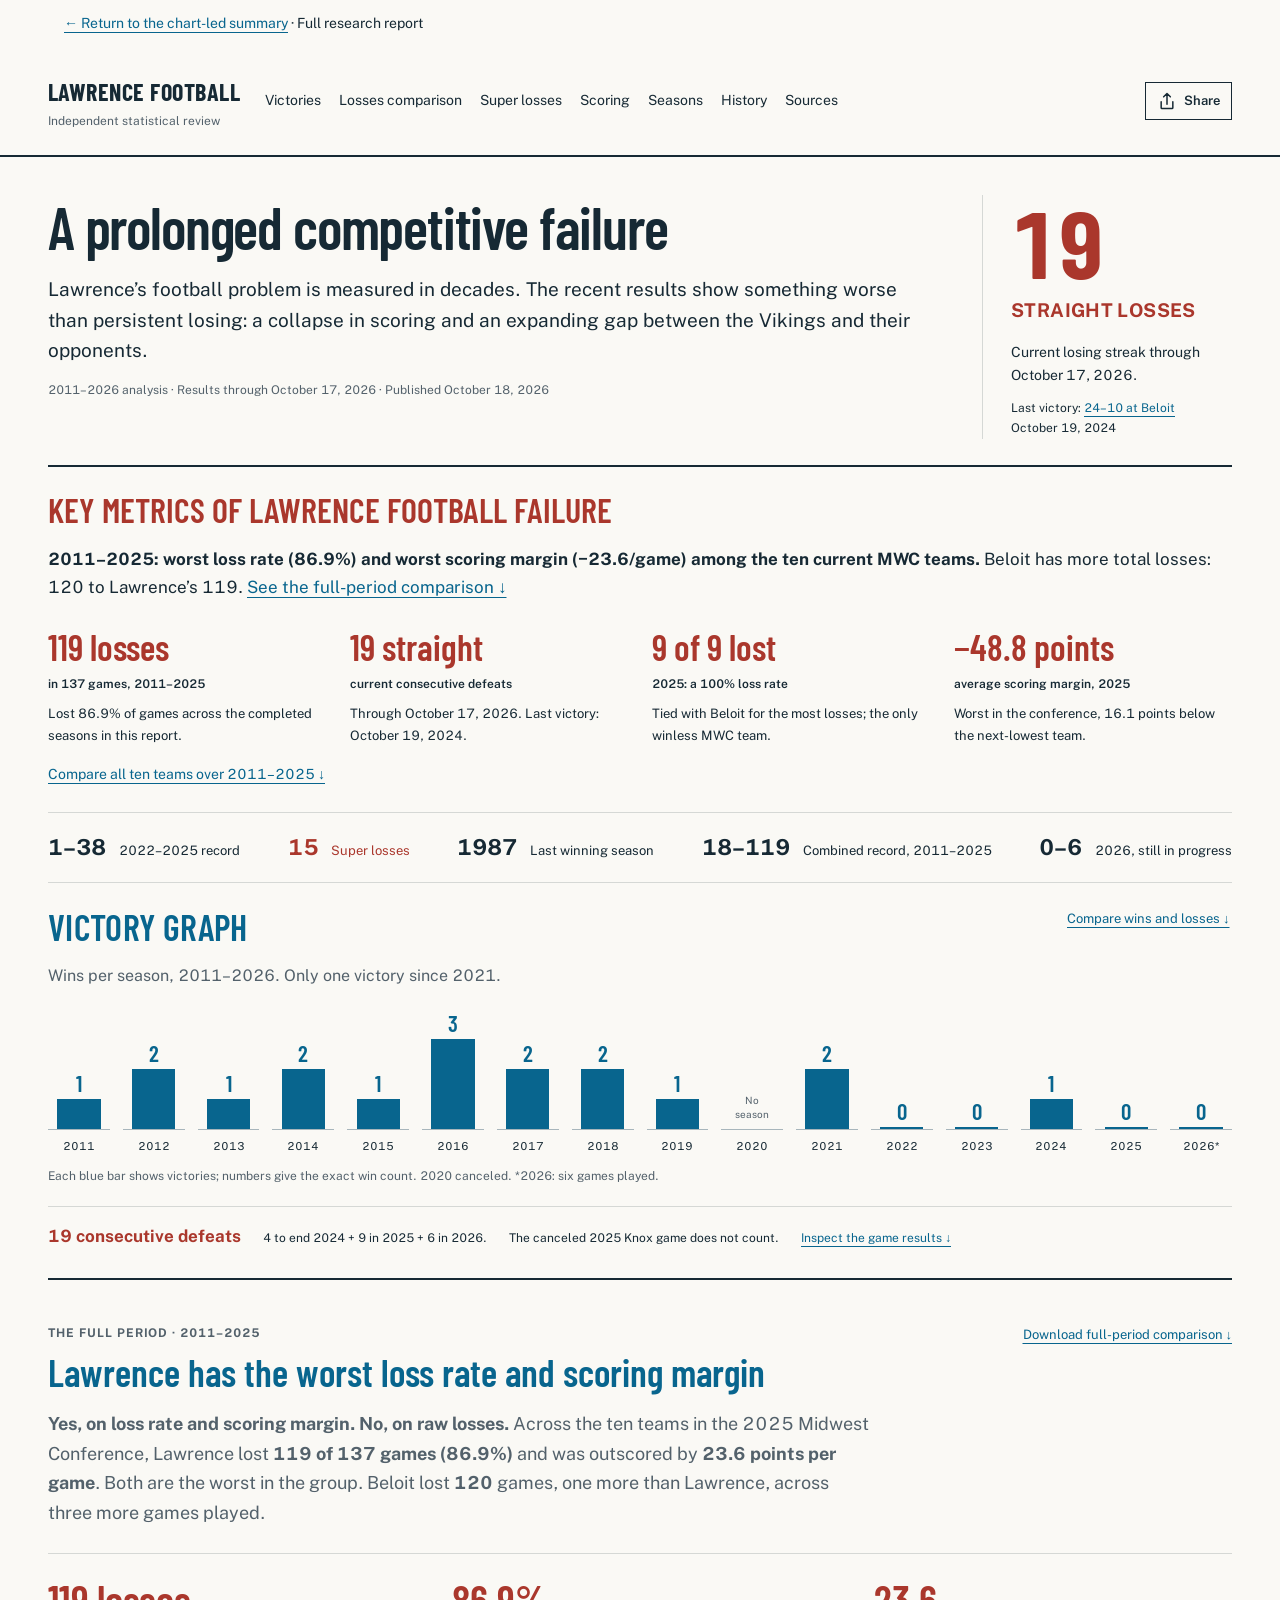
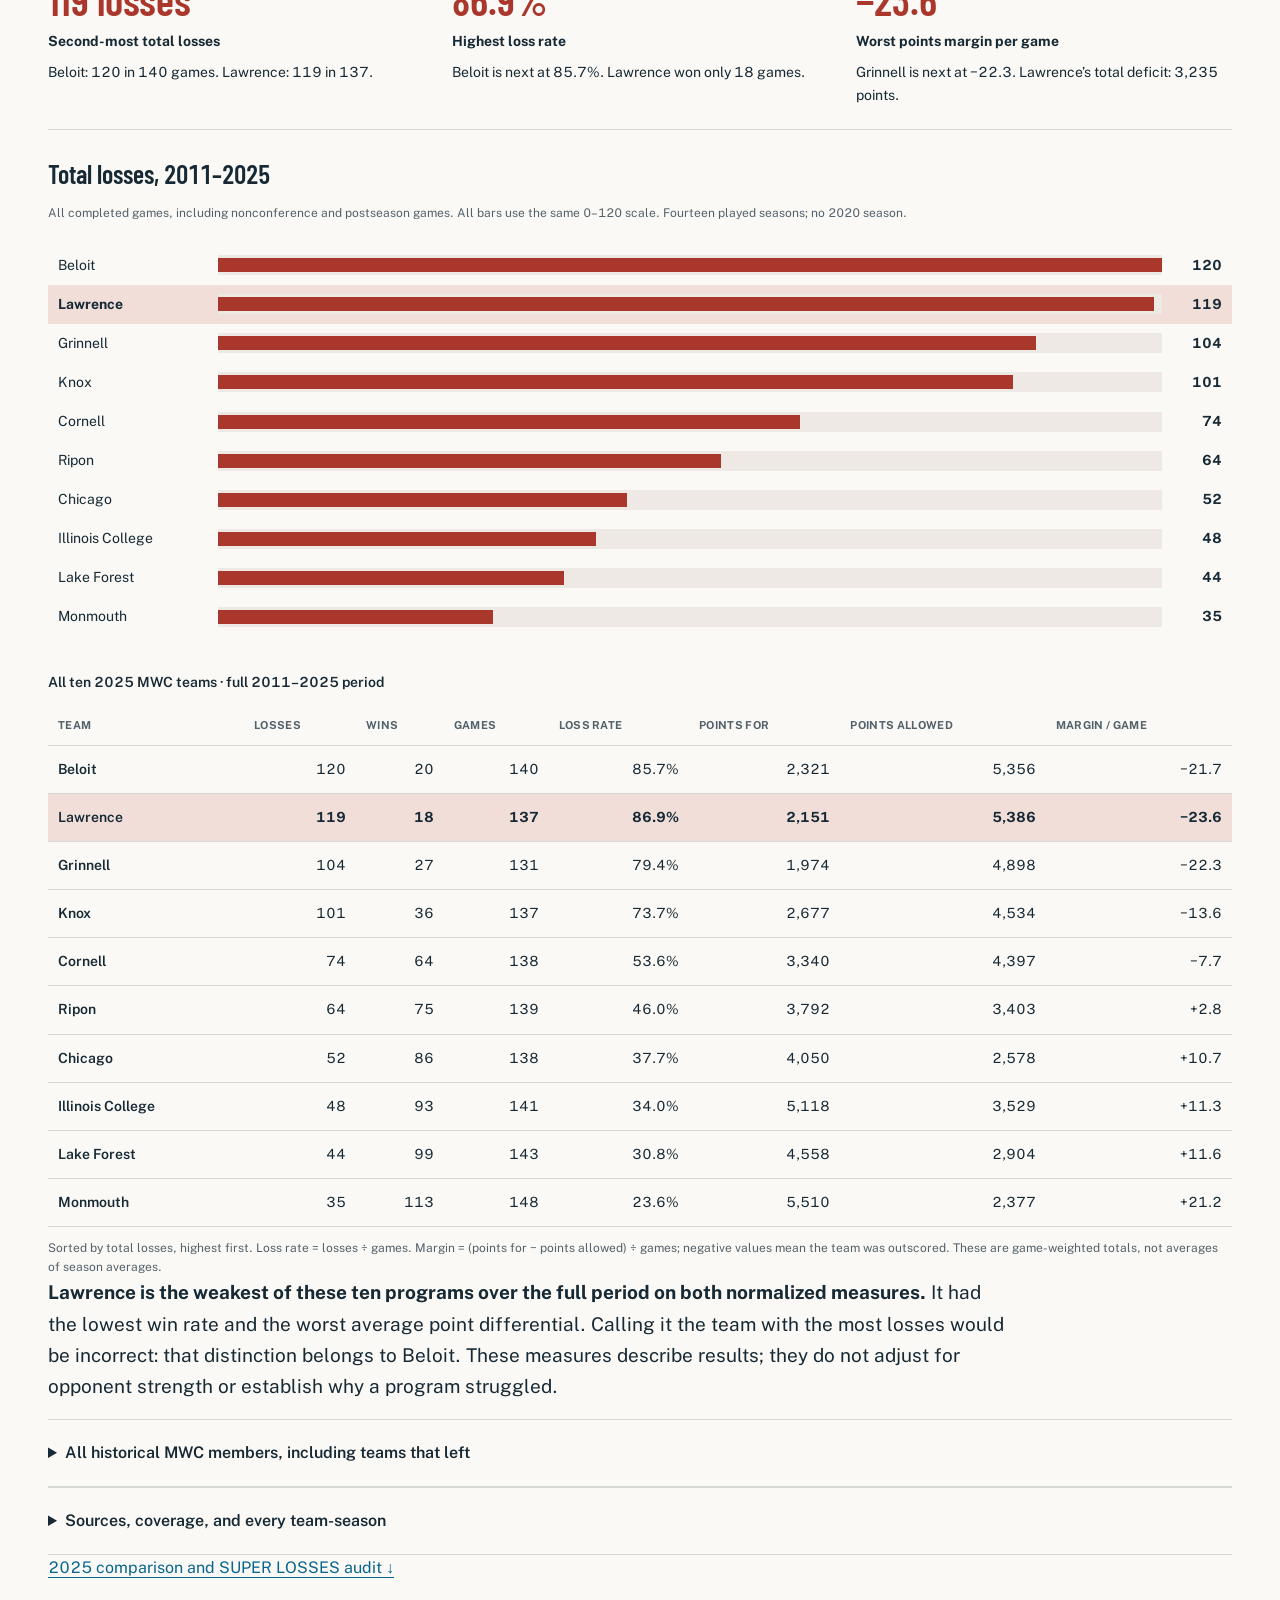
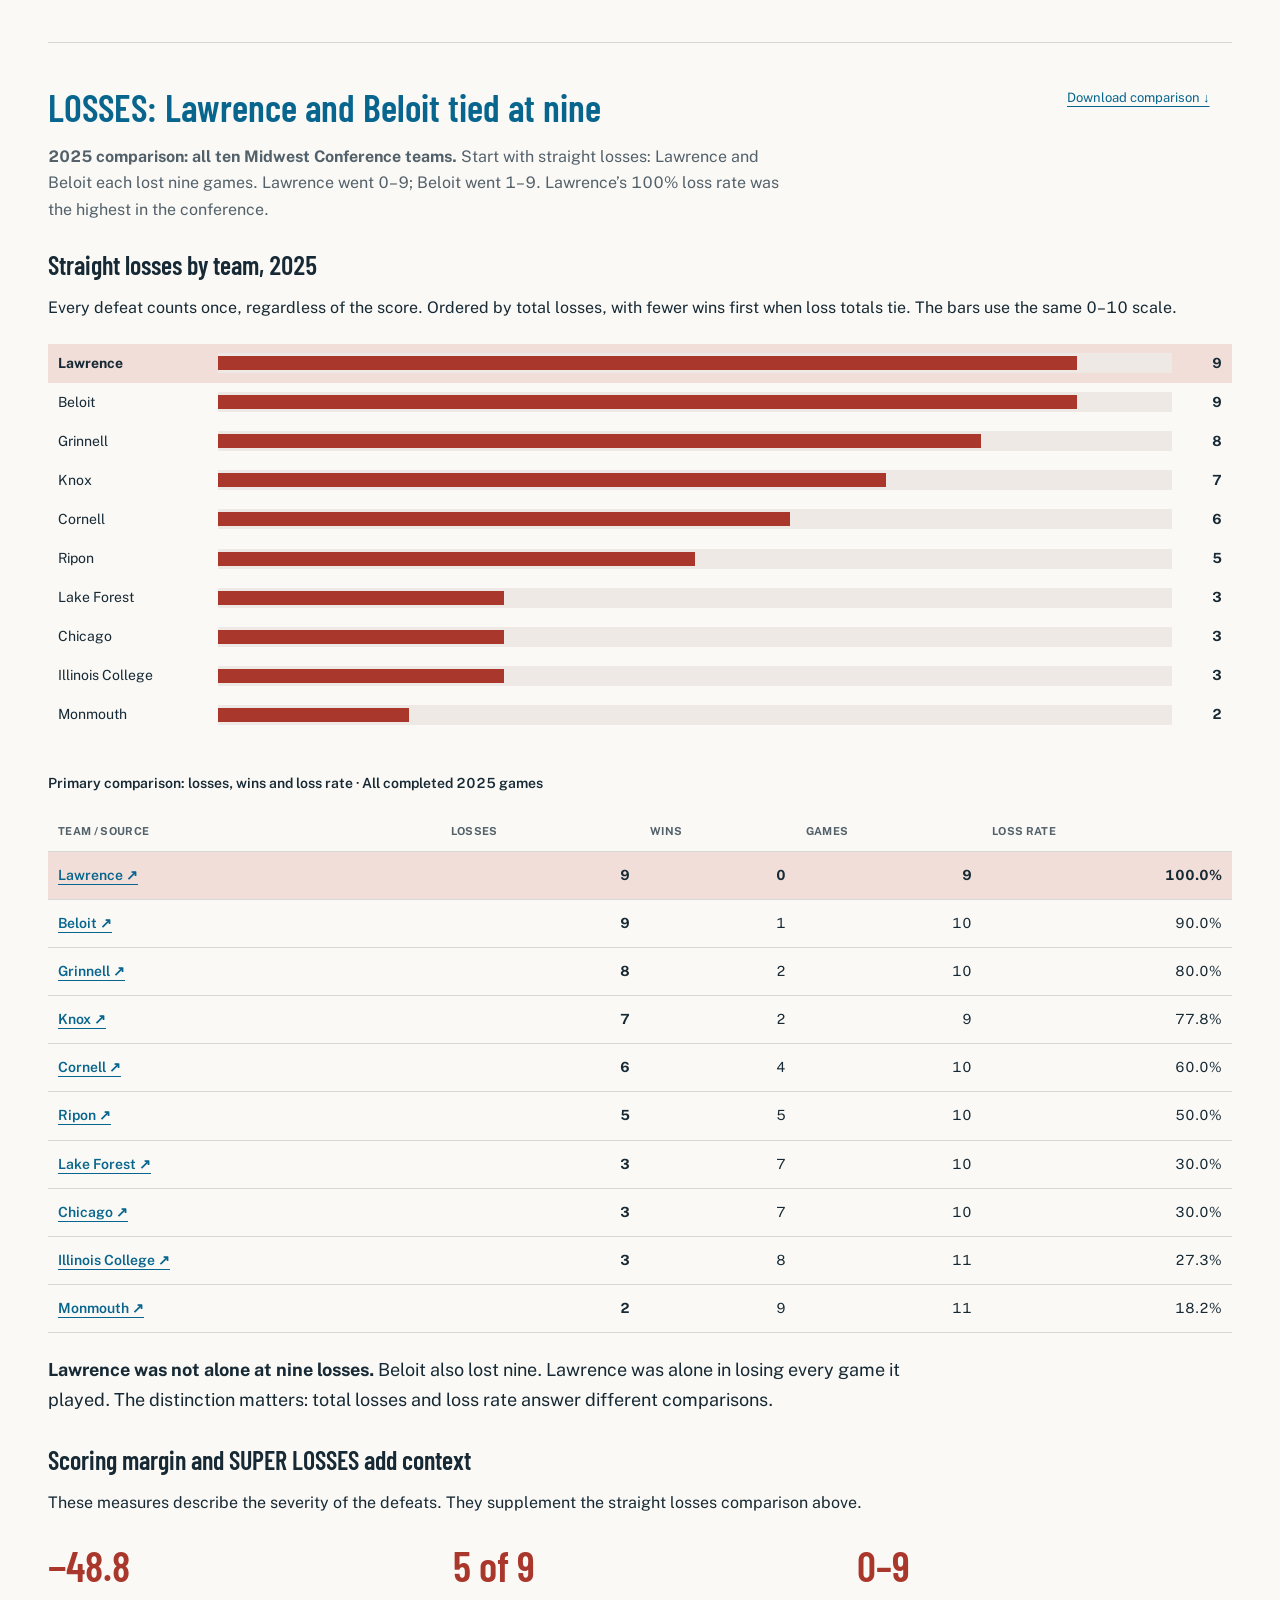
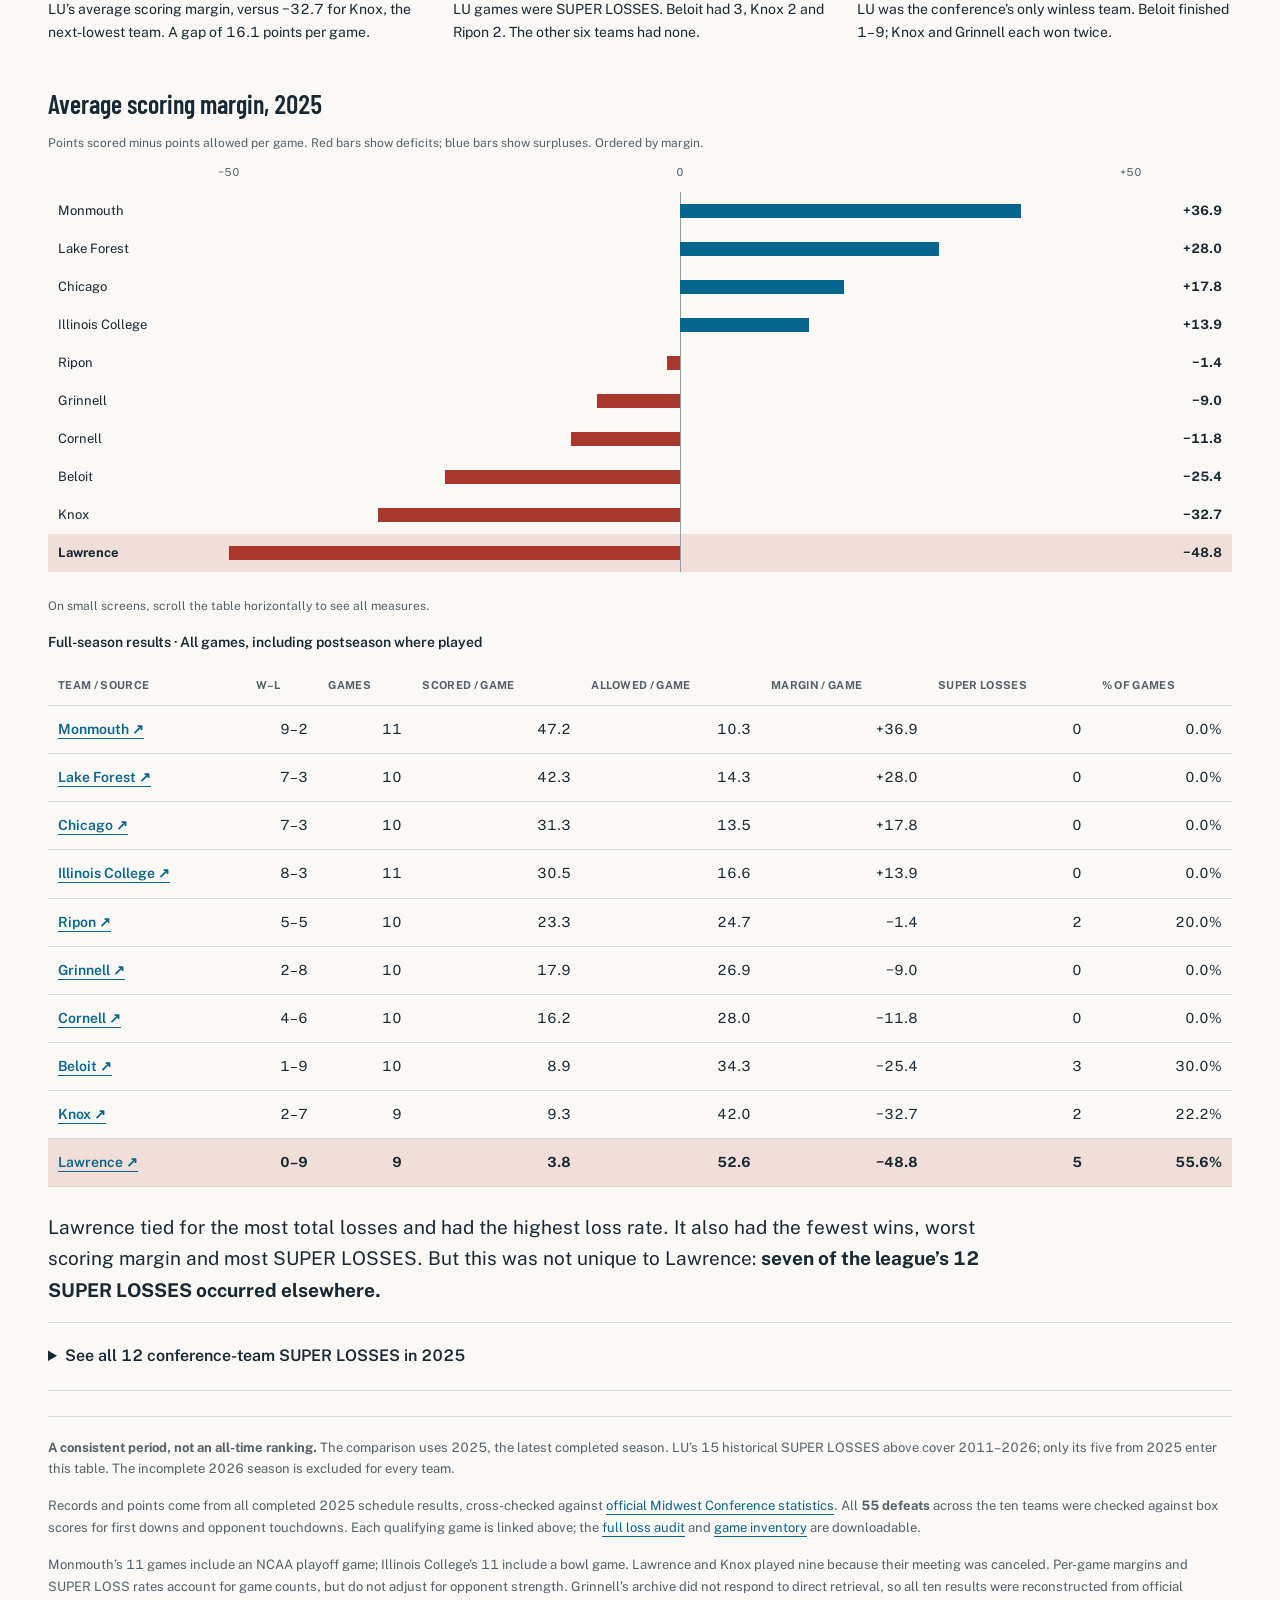
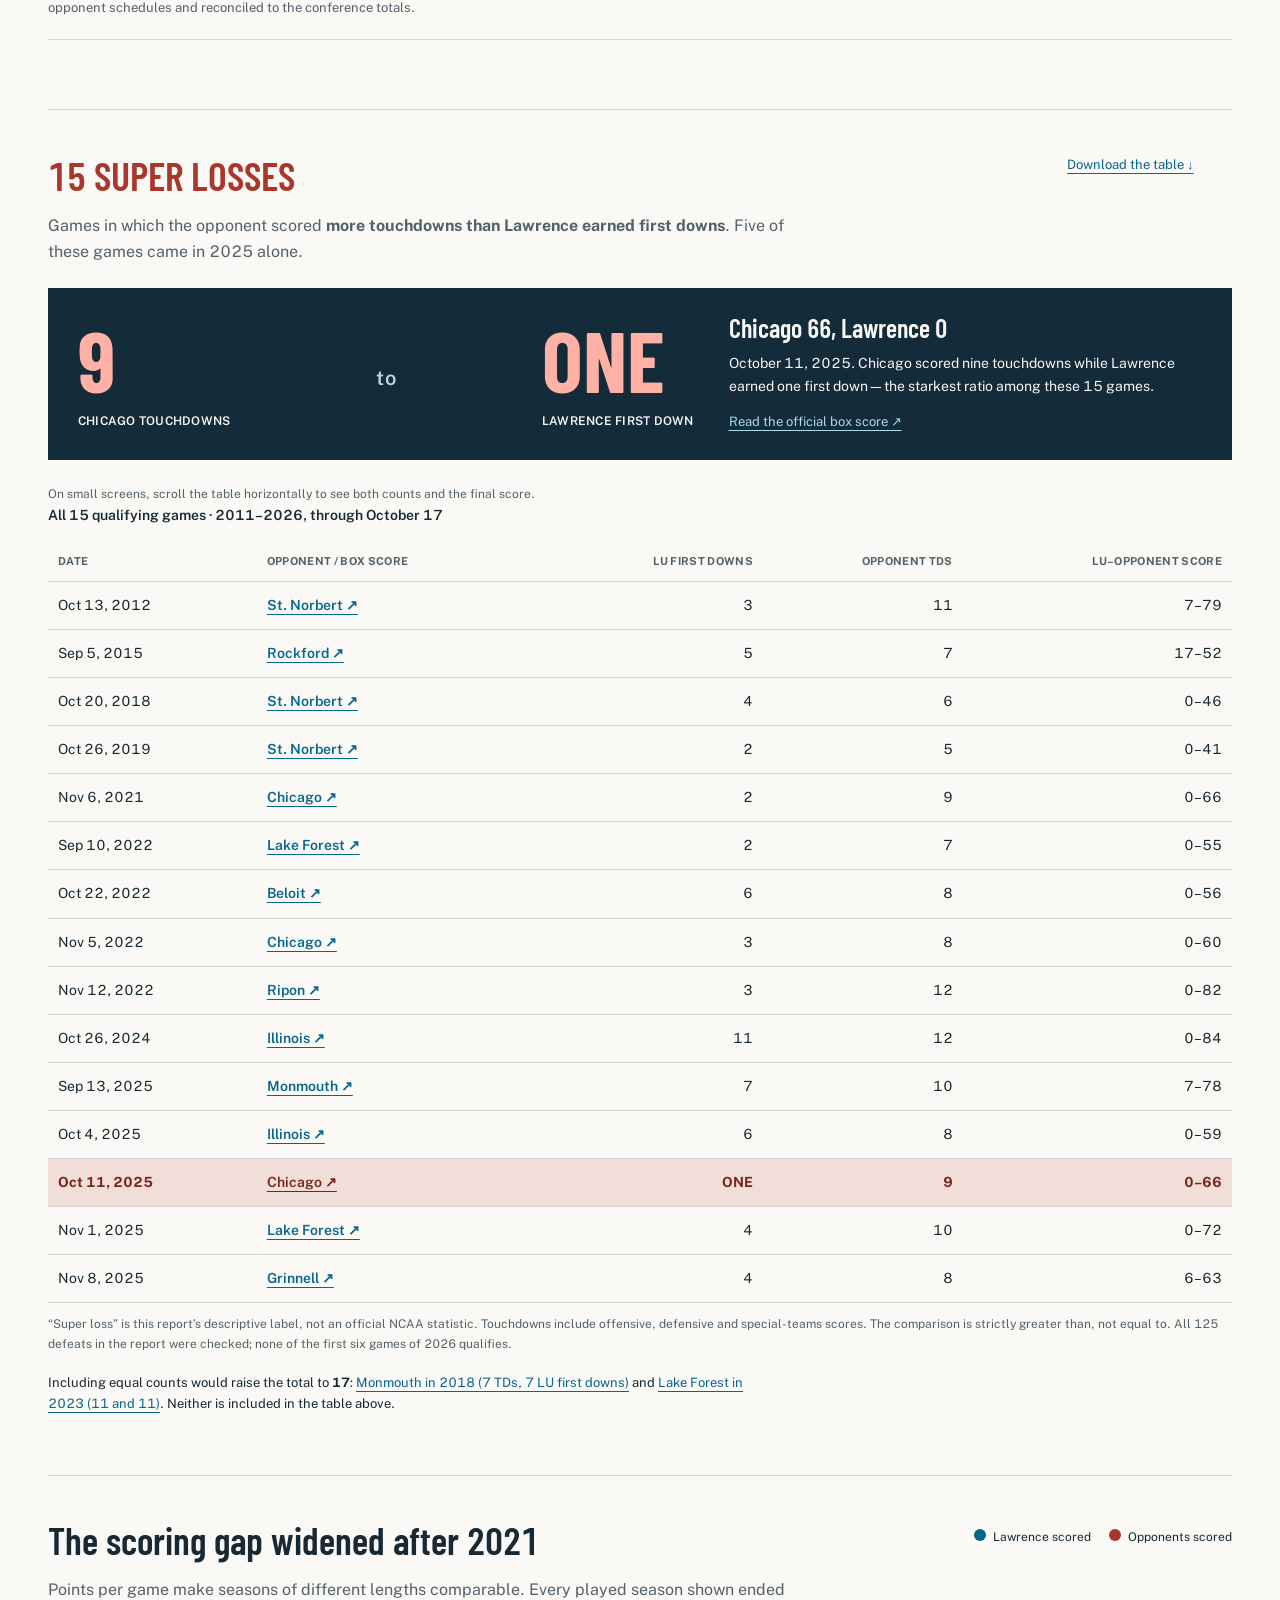
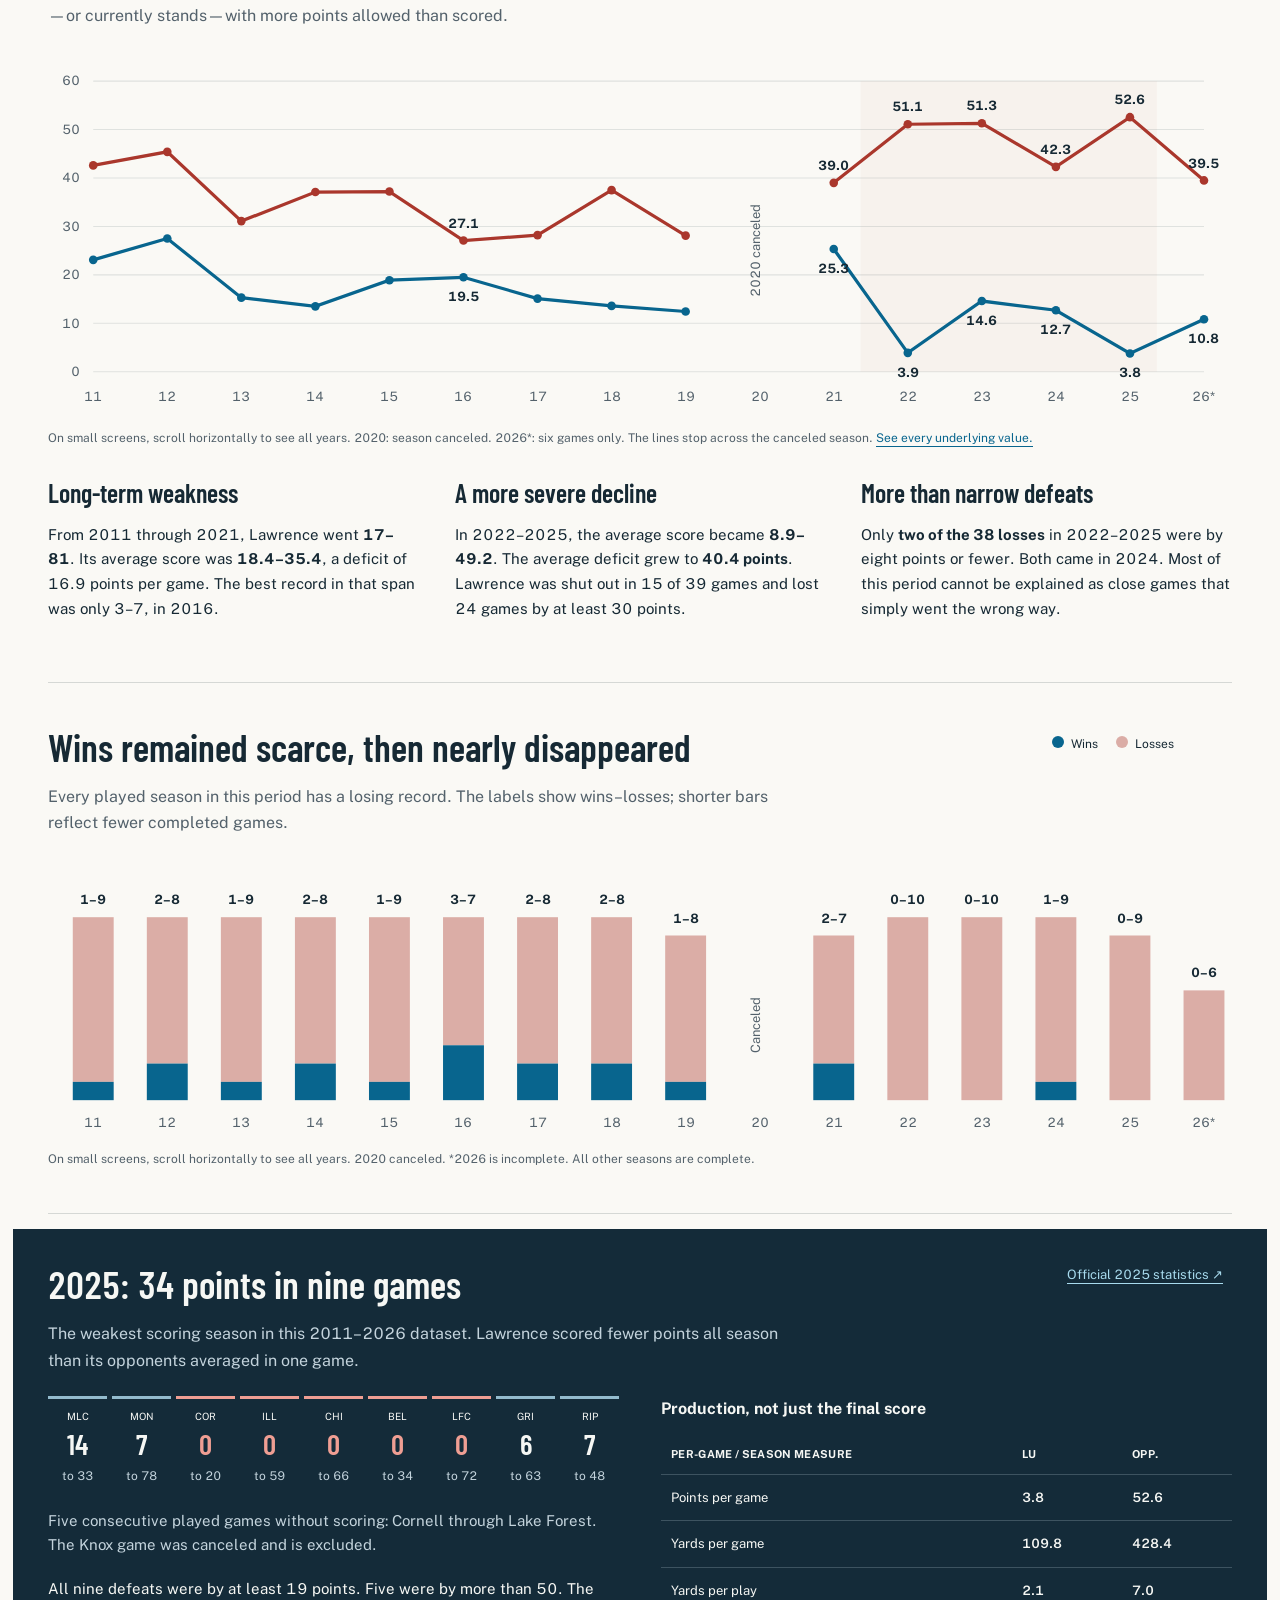
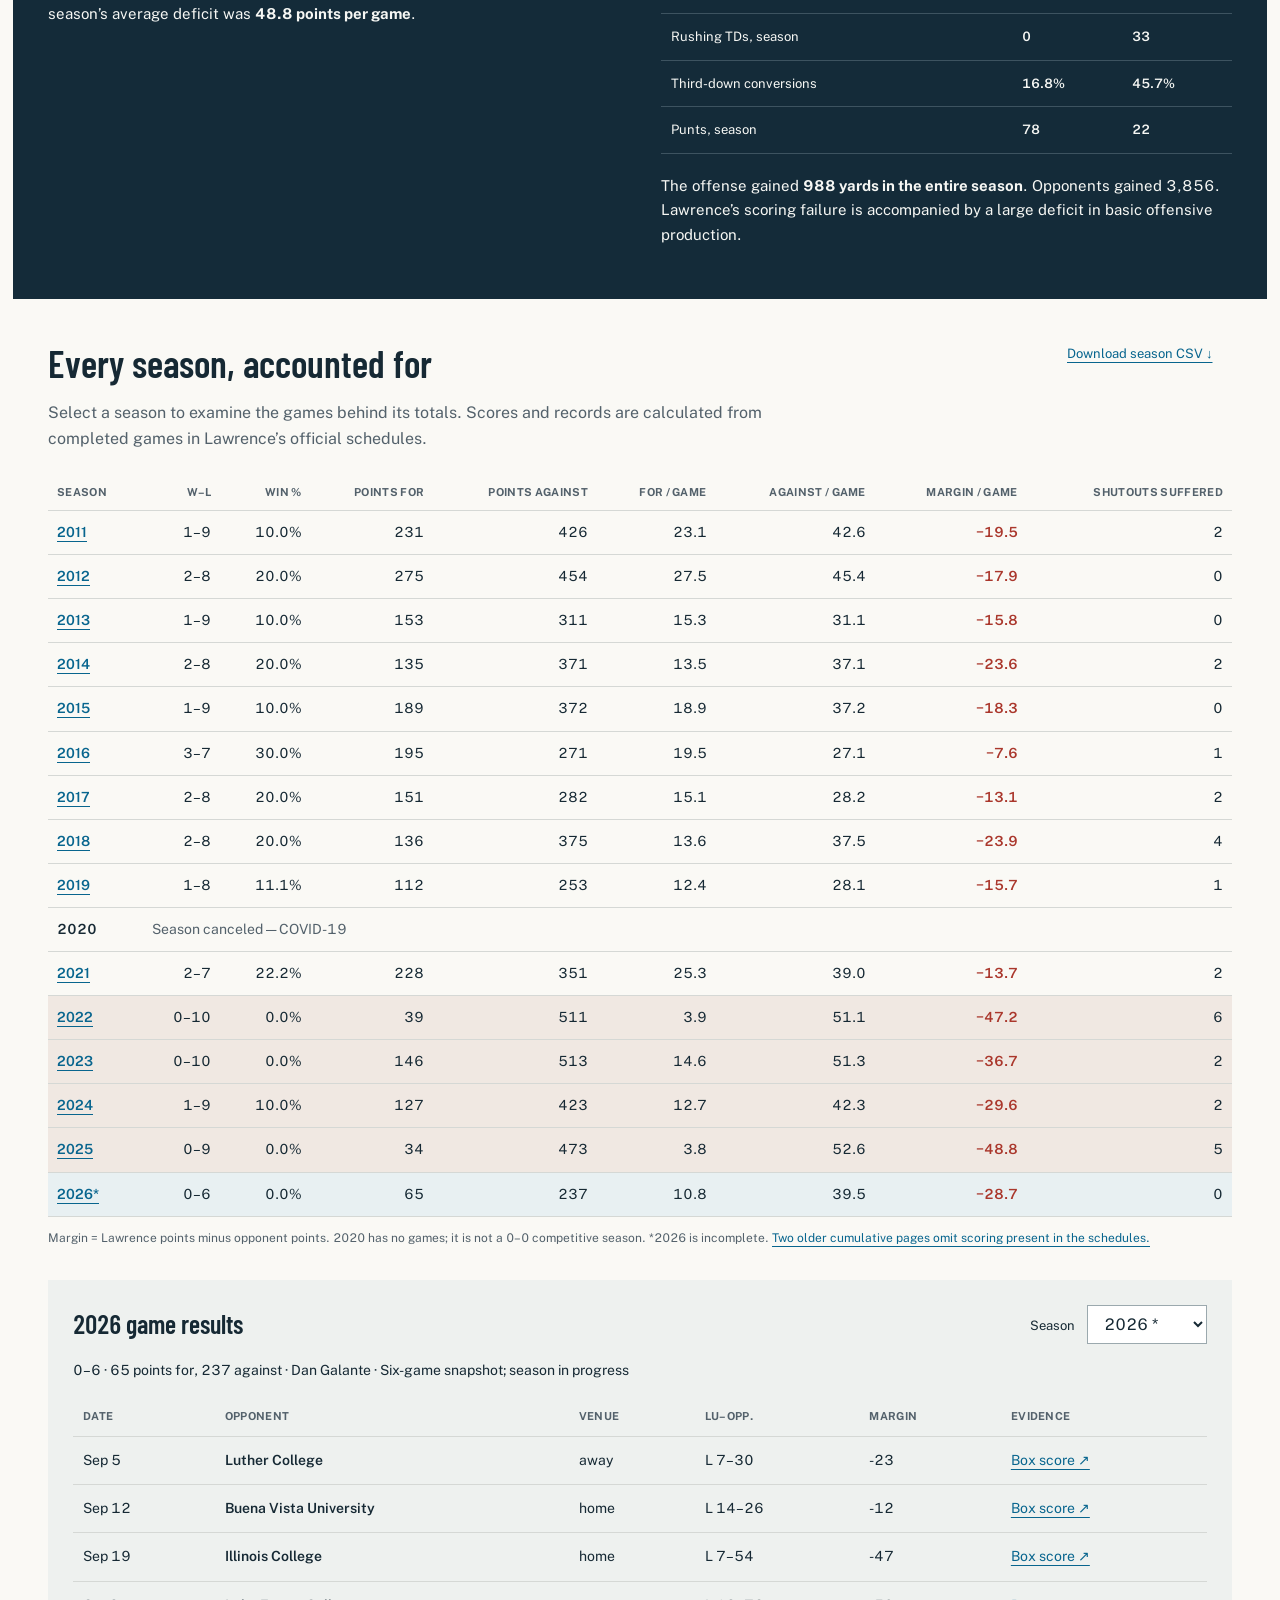
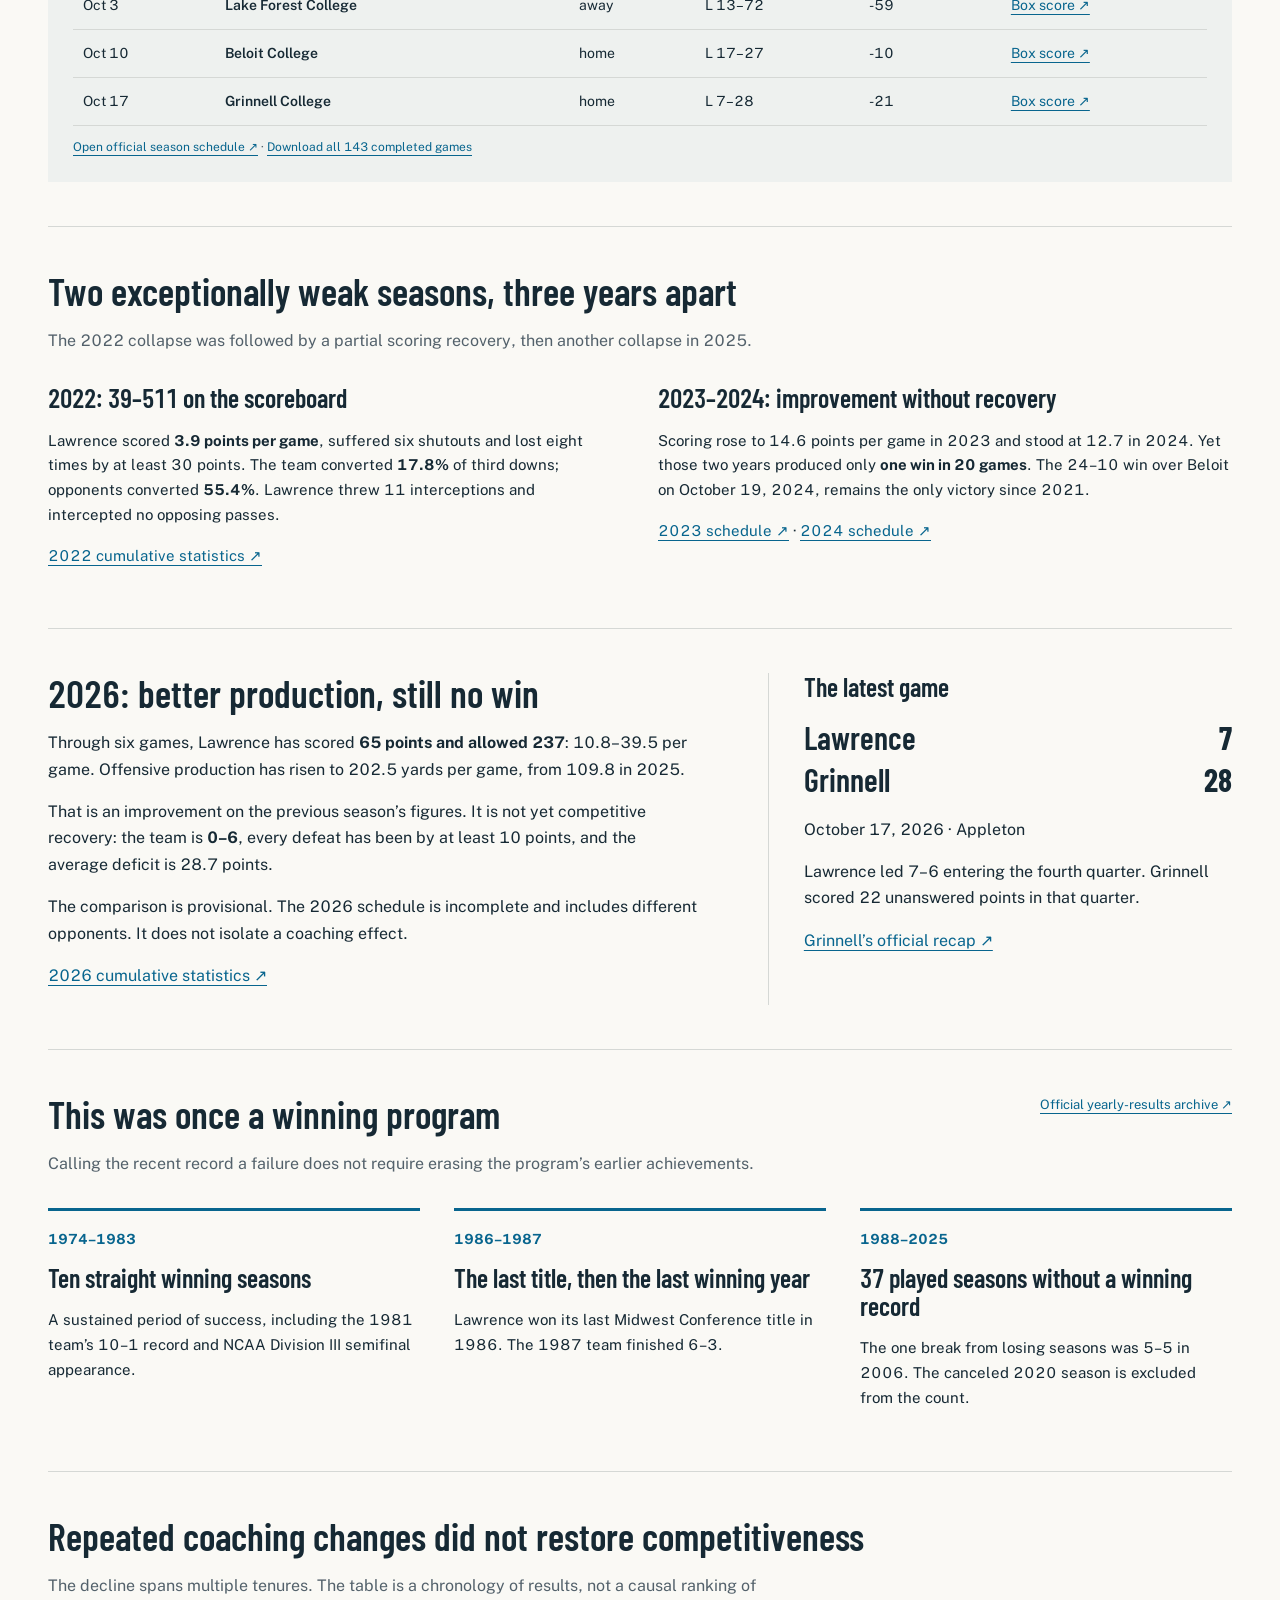
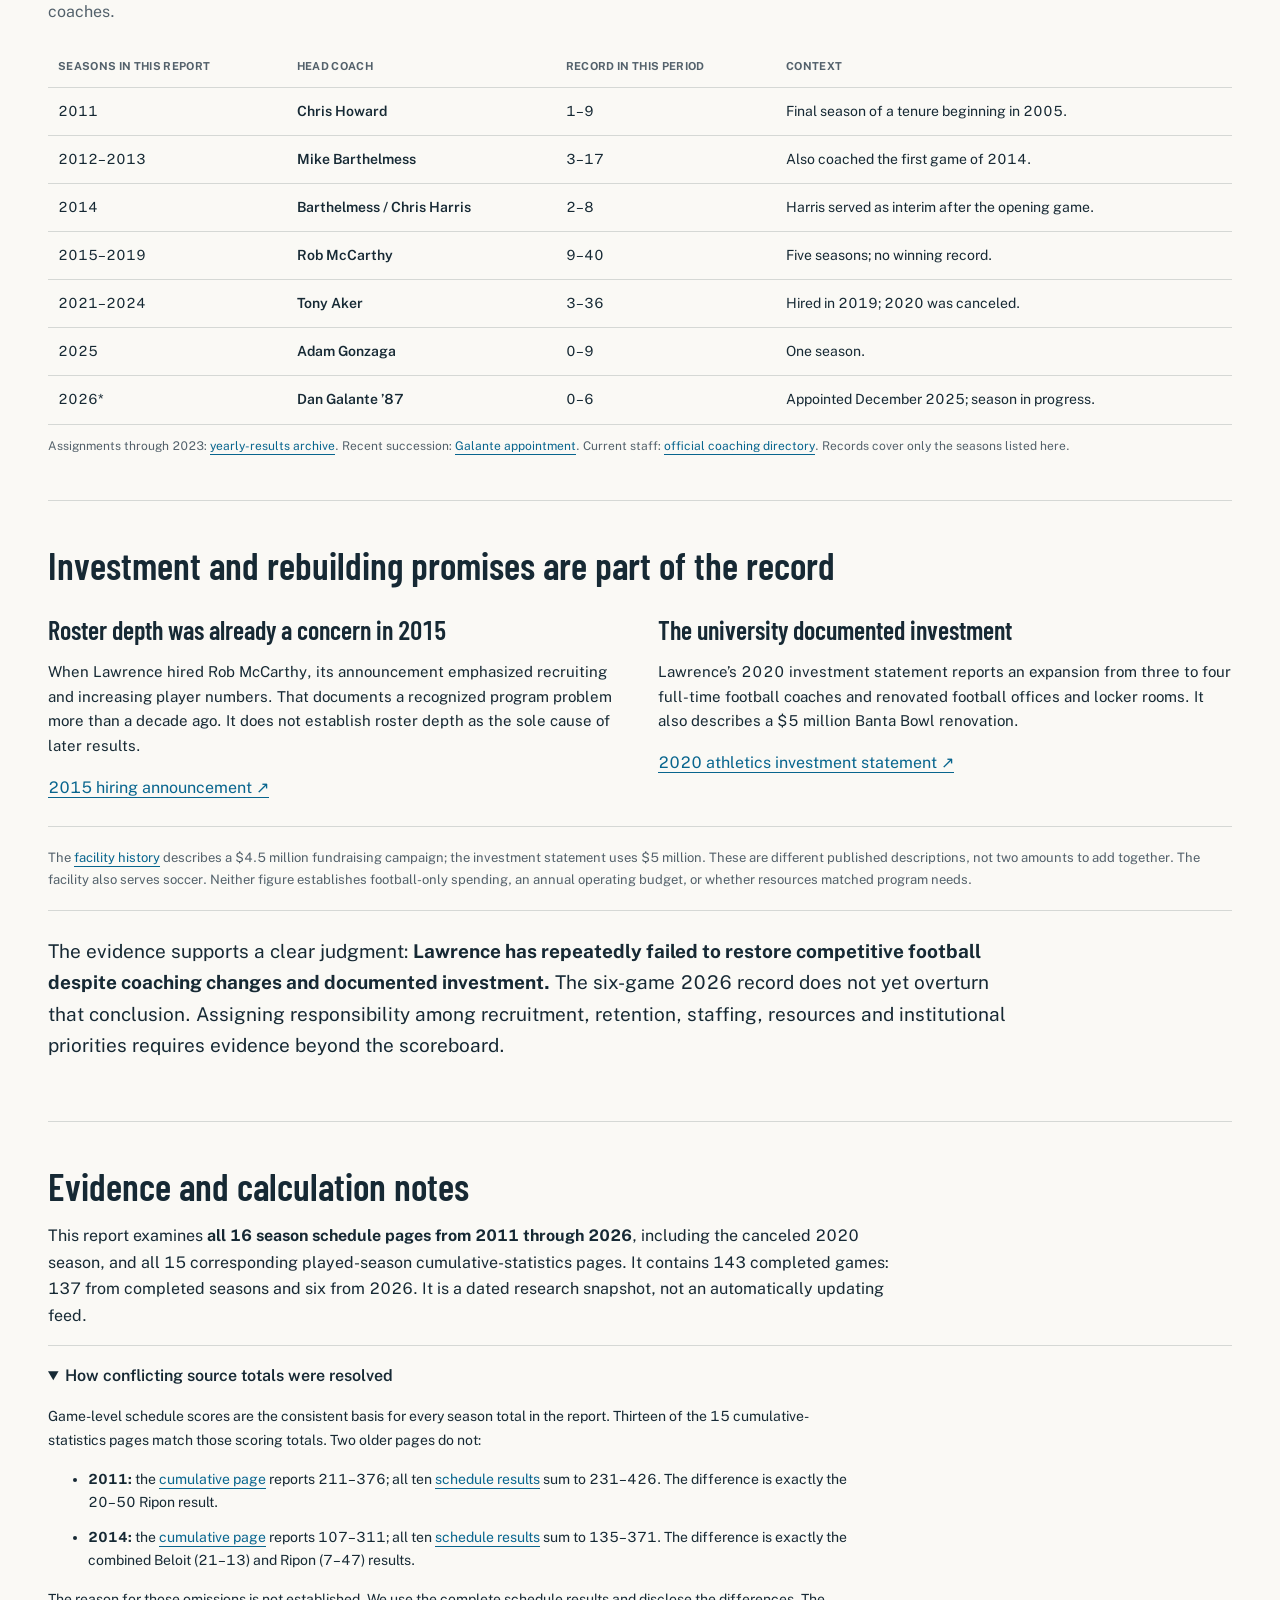
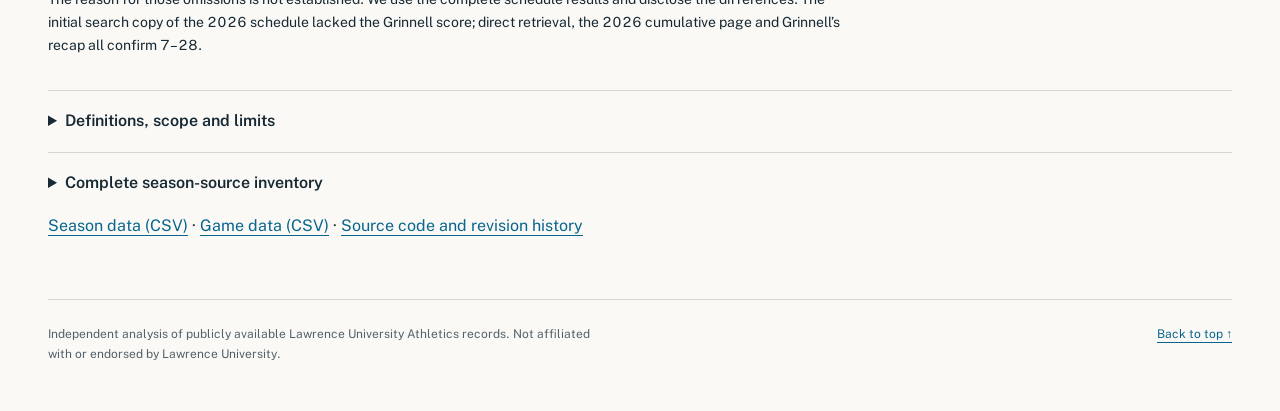
==== full-report.html @ 03ca4e8f "Lead with three peer graphs and condense football report" ====
<!doctype html>
<html lang="en"><head><meta charset="utf-8"><meta name="viewport" content="width=device-width,initial-scale=1"><title>Lawrence football: a prolonged competitive failure</title><meta name="description" content="A sourced examination of Lawrence University football: 143 games, season scoring, margins, coaching changes, and the long decline. Data through October 17, 2026."><link rel="stylesheet" href="fonts.css"><link rel="stylesheet" href="style.css"><script defer src="data.js"></script><script defer src="app.js"></script></head>
<body><p style="margin:12px 5%;font-size:14px"><a href="index.html">← Return to the chart-led summary</a> · Full research report</p><a class="skip" href="#main">Skip to report</a><header class="masthead"><a href="#main" class="brand">LAWRENCE FOOTBALL <span>Independent statistical review</span></a><nav aria-label="Report navigation"><a href="#victories">Victories</a><a href="#conference-history">Losses comparison</a><a href="#super-losses">Super losses</a><a href="#trend">Scoring</a><a href="#seasons">Seasons</a><a href="#history">History</a><a href="#evidence">Sources</a></nav><div class="share-control"><button id="share-button" type="button" aria-label="Share this report"><svg width="20" height="20" viewBox="0 0 24 24" fill="none" stroke="currentColor" stroke-width="1.8" stroke-linecap="round" stroke-linejoin="round" aria-hidden="true"><path d="M12 16V3m-4 4 4-4 4 4M5 13v7a1 1 0 0 0 1 1h12a1 1 0 0 0 1-1v-7"/></svg><span>Share</span></button><span id="share-status" role="status" aria-live="polite"></span><div id="share-fallback" hidden><label for="share-url">Copy this link</label><input id="share-url" type="url" readonly value="https://omatty123.github.io/lu-football-review/"></div></div></header>
<main id="main"><section class="opening"><div><h1>A prolonged competitive failure</h1><p class="lede">Lawrence’s football problem is measured in decades. The recent results show something worse than persistent losing: a collapse in scoring and an expanding gap between the Vikings and their opponents.</p><p class="dateline">2011–2026 analysis · Results through October 17, 2026 · Published October 18, 2026</p></div><div class="finding streak"><strong>19</strong><span>STRAIGHT LOSSES</span><p>Current losing streak through October 17, 2026.</p><p class="lastwin">Last victory: <a href="https://vikings.lawrence.edu/news/2024/10/19/football-defense-carlson-lead-vikings-past-beloit.aspx">24–10 at Beloit</a><br> October 19, 2024</p></div></section>
<section class="key-failure" id="key-metrics"><h2>KEY METRICS OF LAWRENCE FOOTBALL FAILURE</h2><p class="historical-headline"><strong>2011–2025: worst loss rate (86.9%) and worst scoring margin (−23.6/game) among the ten current MWC teams.</strong> Beloit has more total losses: 120 to Lawrence’s 119. <a href="#conference-history">See the full-period comparison ↓</a></p><div class="failure-metrics"><article><strong>119 losses</strong><span>in 137 games, 2011–2025</span><p>Lost 86.9% of games across the completed seasons in this report.</p></article><article><strong>19 straight</strong><span>current consecutive defeats</span><p>Through October 17, 2026. Last victory: October 19, 2024.</p></article><article><strong>9 of 9 lost</strong><span>2025: a 100% loss rate</span><p>Tied with Beloit for the most losses; the only winless MWC team.</p></article><article><strong>−48.8 points</strong><span>average scoring margin, 2025</span><p>Worst in the conference, 16.1 points below the next-lowest team.</p></article></div><a href="#conference-history">Compare all ten teams over 2011–2025 ↓</a></section>
<div class="summaryline"><p><b>1–38</b> 2022–2025 record</p><p><a href="#super-losses"><b>15</b> Super losses</a></p><p><b>1987</b> Last winning season</p><p><b>18–119</b> Combined record, 2011–2025</p><p><b>0–6</b> 2026, still in progress</p></div>
<section id="victories" class="victorysection"><div class="sectionhead"><div><h2>VICTORY GRAPH</h2><p>Wins per season, 2011–2026. Only one victory since 2021.</p></div><a href="#records">Compare wins and losses ↓</a></div><div id="victory-graph" aria-label="Wins per season" class="victorygrid"></div><p class="caption">Each blue bar shows victories; numbers give the exact win count. 2020 canceled. *2026: six games played.</p><div class="streak-breakdown"><strong>19 consecutive defeats</strong><span>4 to end 2024 + 9 in 2025 + 6 in 2026.</span><span>The canceled 2025 Knox game does not count.</span><a href="#seasons">Inspect the game results ↓</a></div></section>
<section class="section longterm-section" id="conference-history" aria-labelledby="longterm-heading">
<div class="sectionhead"><div><p class="eyebrow">THE FULL PERIOD · 2011–2025</p><h2 id="longterm-heading">Lawrence has the worst loss rate and scoring margin</h2><p class="loss-verdict"><strong>Yes, on loss rate and scoring margin. No, on raw losses.</strong> Across the ten teams in the 2025 Midwest Conference, Lawrence lost <strong>119 of 137 games (86.9%)</strong> and was outscored by <strong>23.6 points per game</strong>. Both are the worst in the group. Beloit lost <strong>120</strong> games, one more than Lawrence, across three more games played.</p></div><a href="data/mwc-2011-2025.csv" download>Download full-period comparison ↓</a></div>
<div class="historical-verdict"><article><strong>119 losses</strong><span>Second-most total losses</span><p>Beloit: 120 in 140 games. Lawrence: 119 in 137.</p></article><article><strong>86.9%</strong><span>Highest loss rate</span><p>Beloit is next at 85.7%. Lawrence won only 18 games.</p></article><article><strong>−23.6</strong><span>Worst points margin per game</span><p>Grinnell is next at −22.3. Lawrence’s total deficit: 3,235 points.</p></article></div>
<h3>Total losses, 2011–2025</h3><p class="caption">All completed games, including nonconference and postseason games. All bars use the same 0–120 scale. Fourteen played seasons; no 2020 season.</p><div class="loss-chart historical-loss-chart" role="group" aria-label="Total losses from 2011 through 2025"><div class="loss-row "><span>Beloit</span><div class="loss-track" aria-hidden="true"><i style="width:100.0000%"></i></div><strong>120</strong></div><div class="loss-row lu-peer"><span>Lawrence</span><div class="loss-track" aria-hidden="true"><i style="width:99.1667%"></i></div><strong>119</strong></div><div class="loss-row "><span>Grinnell</span><div class="loss-track" aria-hidden="true"><i style="width:86.6667%"></i></div><strong>104</strong></div><div class="loss-row "><span>Knox</span><div class="loss-track" aria-hidden="true"><i style="width:84.1667%"></i></div><strong>101</strong></div><div class="loss-row "><span>Cornell</span><div class="loss-track" aria-hidden="true"><i style="width:61.6667%"></i></div><strong>74</strong></div><div class="loss-row "><span>Ripon</span><div class="loss-track" aria-hidden="true"><i style="width:53.3333%"></i></div><strong>64</strong></div><div class="loss-row "><span>Chicago</span><div class="loss-track" aria-hidden="true"><i style="width:43.3333%"></i></div><strong>52</strong></div><div class="loss-row "><span>Illinois College</span><div class="loss-track" aria-hidden="true"><i style="width:40.0000%"></i></div><strong>48</strong></div><div class="loss-row "><span>Lake Forest</span><div class="loss-track" aria-hidden="true"><i style="width:36.6667%"></i></div><strong>44</strong></div><div class="loss-row "><span>Monmouth</span><div class="loss-track" aria-hidden="true"><i style="width:29.1667%"></i></div><strong>35</strong></div></div>
<div class="tablewrap" tabindex="0" role="region" aria-label="Historical football comparison, scroll horizontally"><table class="longterm-table"><caption>All ten 2025 MWC teams · full 2011–2025 period</caption><thead><tr><th scope="col">Team</th><th scope="col">Losses</th><th scope="col">Wins</th><th scope="col">Games</th><th scope="col">Loss rate</th><th scope="col">Points for</th><th scope="col">Points allowed</th><th scope="col">Margin / game</th></tr></thead><tbody><tr><th scope="row">Beloit</th><td>120</td><td>20</td><td>140</td><td>85.7%</td><td>2,321</td><td>5,356</td><td>−21.7</td></tr><tr class="lu-peer"><th scope="row">Lawrence</th><td>119</td><td>18</td><td>137</td><td>86.9%</td><td>2,151</td><td>5,386</td><td>−23.6</td></tr><tr><th scope="row">Grinnell</th><td>104</td><td>27</td><td>131</td><td>79.4%</td><td>1,974</td><td>4,898</td><td>−22.3</td></tr><tr><th scope="row">Knox</th><td>101</td><td>36</td><td>137</td><td>73.7%</td><td>2,677</td><td>4,534</td><td>−13.6</td></tr><tr><th scope="row">Cornell</th><td>74</td><td>64</td><td>138</td><td>53.6%</td><td>3,340</td><td>4,397</td><td>−7.7</td></tr><tr><th scope="row">Ripon</th><td>64</td><td>75</td><td>139</td><td>46.0%</td><td>3,792</td><td>3,403</td><td>+2.8</td></tr><tr><th scope="row">Chicago</th><td>52</td><td>86</td><td>138</td><td>37.7%</td><td>4,050</td><td>2,578</td><td>+10.7</td></tr><tr><th scope="row">Illinois College</th><td>48</td><td>93</td><td>141</td><td>34.0%</td><td>5,118</td><td>3,529</td><td>+11.3</td></tr><tr><th scope="row">Lake Forest</th><td>44</td><td>99</td><td>143</td><td>30.8%</td><td>4,558</td><td>2,904</td><td>+11.6</td></tr><tr><th scope="row">Monmouth</th><td>35</td><td>113</td><td>148</td><td>23.6%</td><td>5,510</td><td>2,377</td><td>+21.2</td></tr></tbody></table></div>
<p class="caption">Sorted by total losses, highest first. Loss rate = losses ÷ games. Margin = (points for − points allowed) ÷ games; negative values mean the team was outscored. These are game-weighted totals, not averages of season averages.</p>
<p class="reading"><strong>Lawrence is the weakest of these ten programs over the full period on both normalized measures.</strong> It had the lowest win rate and the worst average point differential. Calling it the team with the most losses would be incorrect: that distinction belongs to Beloit. These measures describe results; they do not adjust for opponent strength or establish why a program struggled.</p>
<details class="peer-audit"><summary>All historical MWC members, including teams that left</summary><p>The main comparison follows the ten 2025 members across the same 2011–2025 window, including Chicago’s 2011–2016 seasons before joining and Cornell’s 2011 season before returning. This additional table counts only seasons each program was an MWC member. It includes Carroll (2011–2015), St. Norbert (2011–2019), and Macalester (2014–2019). The shorter windows make raw loss totals less comparable; games and loss rates are shown explicitly. Lawrence still has the highest loss rate and worst scoring margin.</p><div class="tablewrap" tabindex="0" role="region" aria-label="Historical football comparison, scroll horizontally"><table class="longterm-table"><caption>All 13 programs: seasons as MWC members only</caption><thead><tr><th scope="col">Team</th><th scope="col">Years covered</th><th scope="col">Losses</th><th scope="col">Wins</th><th scope="col">Games</th><th scope="col">Loss rate</th><th scope="col">Points for</th><th scope="col">Points allowed</th><th scope="col">Margin / game</th></tr></thead><tbody><tr><th scope="row">Beloit</th><td>2011–2025</td><td>120</td><td>20</td><td>140</td><td>85.7%</td><td>2,321</td><td>5,356</td><td>−21.7</td></tr><tr class="lu-peer"><th scope="row">Lawrence</th><td>2011–2025</td><td>119</td><td>18</td><td>137</td><td>86.9%</td><td>2,151</td><td>5,386</td><td>−23.6</td></tr><tr><th scope="row">Grinnell</th><td>2011–2025</td><td>104</td><td>27</td><td>131</td><td>79.4%</td><td>1,974</td><td>4,898</td><td>−22.3</td></tr><tr><th scope="row">Knox</th><td>2011–2025</td><td>101</td><td>36</td><td>137</td><td>73.7%</td><td>2,677</td><td>4,534</td><td>−13.6</td></tr><tr><th scope="row">Cornell</th><td>2012–2025</td><td>67</td><td>61</td><td>128</td><td>52.3%</td><td>3,183</td><td>4,014</td><td>−6.5</td></tr><tr><th scope="row">Ripon</th><td>2011–2025</td><td>64</td><td>75</td><td>139</td><td>46.0%</td><td>3,792</td><td>3,403</td><td>+2.8</td></tr><tr><th scope="row">Illinois College</th><td>2011–2025</td><td>48</td><td>93</td><td>141</td><td>34.0%</td><td>5,118</td><td>3,529</td><td>+11.3</td></tr><tr><th scope="row">Lake Forest</th><td>2011–2025</td><td>44</td><td>99</td><td>143</td><td>30.8%</td><td>4,558</td><td>2,904</td><td>+11.6</td></tr><tr><th scope="row">Monmouth</th><td>2011–2025</td><td>35</td><td>113</td><td>148</td><td>23.6%</td><td>5,510</td><td>2,377</td><td>+21.2</td></tr><tr><th scope="row">Macalester</th><td>2014–2019</td><td>27</td><td>34</td><td>61</td><td>44.3%</td><td>1,446</td><td>1,402</td><td>+0.7</td></tr><tr><th scope="row">Chicago</th><td>2017–2025</td><td>26</td><td>53</td><td>79</td><td>32.9%</td><td>2,688</td><td>1,235</td><td>+18.4</td></tr><tr><th scope="row">St. Norbert</th><td>2011–2019</td><td>25</td><td>69</td><td>94</td><td>26.6%</td><td>2,836</td><td>1,572</td><td>+13.4</td></tr><tr><th scope="row">Carroll</th><td>2011–2015</td><td>15</td><td>35</td><td>50</td><td>30.0%</td><td>1,546</td><td>932</td><td>+12.3</td></tr></tbody></table></div><p><a href="data/mwc-membership-2011-2025.csv" download>Download membership-period totals</a></p></details>
<details class="peer-audit"><summary>Sources, coverage, and every team-season</summary><p>Complete inventory: <strong>160 team-seasons</strong>, covering all ten current teams for all 14 played seasons, plus the three departed teams during their MWC membership. The <a href="https://midwestconference.org/sports/2011/4/14/FB_0414112406.aspx">official conference season archive</a> supplies 2011–2018 standings and game results; official school schedules supply later seasons and pre-membership seasons. Each older standings row was checked against its listed game scores. Lawrence’s 14 seasons also match this report’s independent schedule totals.</p><p>Grinnell played only three games in 2019 and eight in 2022. Its recent conference games were cross-checked against opponent schedules; its nonconference results and season records were checked against <a href="https://pioneers.grinnell.edu/alltime.aspx?path=football&amp;record_type=seasons">Grinnell’s archive</a>. Canceled games and the canceled 2020 season are excluded. Postseason games are included. This is a completed-game comparison, not conference-only standings.</p><ul class="historical-sources"><li><strong>Beloit:</strong> <a href="https://static.midwestconference.org/custompages/Statistics/2011-12 Stats/Football/confsked.htm">2011</a> · <a href="https://static.midwestconference.org/custompages/Statistics/2012-13 Stats/Football/confsked.htm">2012</a> · <a href="https://static.midwestconference.org/custompages/Statistics/2013-14 Stats/Football/confsked.htm">2013</a> · <a href="https://static.midwestconference.org/custompages/Statistics/2014-15/FB/confsked.htm">2014</a> · <a href="https://static.midwestconference.org/custompages/Statistics/2015-16/FB/confsked.htm">2015</a> · <a href="https://static.midwestconference.org/custompages/Statistics/2016-17/fb/confsked.htm">2016</a> · <a href="https://static.midwestconference.org/custompages/Statistics/2017-18/fb/confsked.htm">2017</a> · <a href="https://static.midwestconference.org/custompages/Statistics/2018-19/fball/confsked.htm">2018</a> · <a href="https://beloitcollegeathletics.com/sports/football/schedule/2019">2019</a> · <a href="https://beloitcollegeathletics.com/sports/football/schedule/2021">2021</a> · <a href="https://beloitcollegeathletics.com/sports/football/schedule/2022">2022</a> · <a href="https://beloitcollegeathletics.com/sports/football/schedule/2023">2023</a> · <a href="https://beloitcollegeathletics.com/sports/football/schedule/2024">2024</a> · <a href="https://beloitcollegeathletics.com/sports/football/schedule/2025">2025</a></li><li><strong>Carroll:</strong> <a href="https://static.midwestconference.org/custompages/Statistics/2011-12 Stats/Football/confsked.htm">2011</a> · <a href="https://static.midwestconference.org/custompages/Statistics/2012-13 Stats/Football/confsked.htm">2012</a> · <a href="https://static.midwestconference.org/custompages/Statistics/2013-14 Stats/Football/confsked.htm">2013</a> · <a href="https://static.midwestconference.org/custompages/Statistics/2014-15/FB/confsked.htm">2014</a> · <a href="https://static.midwestconference.org/custompages/Statistics/2015-16/FB/confsked.htm">2015</a></li><li><strong>Chicago:</strong> <a href="https://athletics.uchicago.edu/sports/football/schedule/2011">2011</a> · <a href="https://athletics.uchicago.edu/sports/football/schedule/2012">2012</a> · <a href="https://athletics.uchicago.edu/sports/football/schedule/2013">2013</a> · <a href="https://athletics.uchicago.edu/sports/football/schedule/2014">2014</a> · <a href="https://athletics.uchicago.edu/sports/football/schedule/2015">2015</a> · <a href="https://athletics.uchicago.edu/sports/football/schedule/2016">2016</a> · <a href="https://static.midwestconference.org/custompages/Statistics/2017-18/fb/confsked.htm">2017</a> · <a href="https://static.midwestconference.org/custompages/Statistics/2018-19/fball/confsked.htm">2018</a> · <a href="https://athletics.uchicago.edu/sports/football/schedule/2019">2019</a> · <a href="https://athletics.uchicago.edu/sports/football/schedule/2021">2021</a> · <a href="https://athletics.uchicago.edu/sports/football/schedule/2022">2022</a> · <a href="https://athletics.uchicago.edu/sports/football/schedule/2023">2023</a> · <a href="https://athletics.uchicago.edu/sports/football/schedule/2024">2024</a> · <a href="https://athletics.uchicago.edu/sports/football/schedule/2025">2025</a></li><li><strong>Cornell:</strong> <a href="https://cornellrams.com/sports/football/schedule/2011">2011</a> · <a href="https://static.midwestconference.org/custompages/Statistics/2012-13 Stats/Football/confsked.htm">2012</a> · <a href="https://static.midwestconference.org/custompages/Statistics/2013-14 Stats/Football/confsked.htm">2013</a> · <a href="https://static.midwestconference.org/custompages/Statistics/2014-15/FB/confsked.htm">2014</a> · <a href="https://static.midwestconference.org/custompages/Statistics/2015-16/FB/confsked.htm">2015</a> · <a href="https://static.midwestconference.org/custompages/Statistics/2016-17/fb/confsked.htm">2016</a> · <a href="https://static.midwestconference.org/custompages/Statistics/2017-18/fb/confsked.htm">2017</a> · <a href="https://static.midwestconference.org/custompages/Statistics/2018-19/fball/confsked.htm">2018</a> · <a href="https://cornellrams.com/sports/football/schedule/2019">2019</a> · <a href="https://cornellrams.com/sports/football/schedule/2021">2021</a> · <a href="https://cornellrams.com/sports/football/schedule/2022">2022</a> · <a href="https://cornellrams.com/sports/football/schedule/2023">2023</a> · <a href="https://cornellrams.com/sports/football/schedule/2024">2024</a> · <a href="https://cornellrams.com/sports/football/schedule/2025">2025</a></li><li><strong>Grinnell:</strong> <a href="https://static.midwestconference.org/custompages/Statistics/2011-12 Stats/Football/confsked.htm">2011</a> · <a href="https://static.midwestconference.org/custompages/Statistics/2012-13 Stats/Football/confsked.htm">2012</a> · <a href="https://static.midwestconference.org/custompages/Statistics/2013-14 Stats/Football/confsked.htm">2013</a> · <a href="https://static.midwestconference.org/custompages/Statistics/2014-15/FB/confsked.htm">2014</a> · <a href="https://static.midwestconference.org/custompages/Statistics/2015-16/FB/confsked.htm">2015</a> · <a href="https://static.midwestconference.org/custompages/Statistics/2016-17/fb/confsked.htm">2016</a> · <a href="https://static.midwestconference.org/custompages/Statistics/2017-18/fb/confsked.htm">2017</a> · <a href="https://static.midwestconference.org/custompages/Statistics/2018-19/fball/confsked.htm">2018</a> · <a href="https://pioneers.grinnell.edu/sports/football/schedule/2019">2019</a> · <a href="https://pioneers.grinnell.edu/sports/football/schedule/2021">2021</a> · <a href="https://pioneers.grinnell.edu/sports/football/schedule/2022">2022</a> · <a href="https://pioneers.grinnell.edu/sports/football/schedule/2023">2023</a> · <a href="https://pioneers.grinnell.edu/sports/football/schedule/2024">2024</a> · <a href="https://pioneers.grinnell.edu/sports/football/stats/2025">2025</a></li><li><strong>Illinois College:</strong> <a href="https://static.midwestconference.org/custompages/Statistics/2011-12 Stats/Football/confsked.htm">2011</a> · <a href="https://static.midwestconference.org/custompages/Statistics/2012-13 Stats/Football/confsked.htm">2012</a> · <a href="https://static.midwestconference.org/custompages/Statistics/2013-14 Stats/Football/confsked.htm">2013</a> · <a href="https://static.midwestconference.org/custompages/Statistics/2014-15/FB/confsked.htm">2014</a> · <a href="https://static.midwestconference.org/custompages/Statistics/2015-16/FB/confsked.htm">2015</a> · <a href="https://static.midwestconference.org/custompages/Statistics/2016-17/fb/confsked.htm">2016</a> · <a href="https://static.midwestconference.org/custompages/Statistics/2017-18/fb/confsked.htm">2017</a> · <a href="https://static.midwestconference.org/custompages/Statistics/2018-19/fball/confsked.htm">2018</a> · <a href="https://illinoiscollegeathletics.com/sports/football/schedule/2019">2019</a> · <a href="https://illinoiscollegeathletics.com/sports/football/schedule/2021">2021</a> · <a href="https://illinoiscollegeathletics.com/sports/football/schedule/2022">2022</a> · <a href="https://illinoiscollegeathletics.com/sports/football/schedule/2023">2023</a> · <a href="https://illinoiscollegeathletics.com/sports/football/schedule/2024">2024</a> · <a href="https://illinoiscollegeathletics.com/sports/football/schedule/2025">2025</a></li><li><strong>Knox:</strong> <a href="https://static.midwestconference.org/custompages/Statistics/2011-12 Stats/Football/confsked.htm">2011</a> · <a href="https://static.midwestconference.org/custompages/Statistics/2012-13 Stats/Football/confsked.htm">2012</a> · <a href="https://static.midwestconference.org/custompages/Statistics/2013-14 Stats/Football/confsked.htm">2013</a> · <a href="https://static.midwestconference.org/custompages/Statistics/2014-15/FB/confsked.htm">2014</a> · <a href="https://static.midwestconference.org/custompages/Statistics/2015-16/FB/confsked.htm">2015</a> · <a href="https://static.midwestconference.org/custompages/Statistics/2016-17/fb/confsked.htm">2016</a> · <a href="https://static.midwestconference.org/custompages/Statistics/2017-18/fb/confsked.htm">2017</a> · <a href="https://static.midwestconference.org/custompages/Statistics/2018-19/fball/confsked.htm">2018</a> · <a href="https://prairiefire.knox.edu/sports/football/schedule/2019">2019</a> · <a href="https://prairiefire.knox.edu/sports/football/schedule/2021">2021</a> · <a href="https://prairiefire.knox.edu/sports/football/schedule/2022">2022</a> · <a href="https://prairiefire.knox.edu/sports/football/schedule/2023">2023</a> · <a href="https://prairiefire.knox.edu/sports/football/schedule/2024">2024</a> · <a href="https://prairiefire.knox.edu/sports/football/schedule/2025">2025</a></li><li><strong>Lake Forest:</strong> <a href="https://static.midwestconference.org/custompages/Statistics/2011-12 Stats/Football/confsked.htm">2011</a> · <a href="https://static.midwestconference.org/custompages/Statistics/2012-13 Stats/Football/confsked.htm">2012</a> · <a href="https://static.midwestconference.org/custompages/Statistics/2013-14 Stats/Football/confsked.htm">2013</a> · <a href="https://static.midwestconference.org/custompages/Statistics/2014-15/FB/confsked.htm">2014</a> · <a href="https://static.midwestconference.org/custompages/Statistics/2015-16/FB/confsked.htm">2015</a> · <a href="https://static.midwestconference.org/custompages/Statistics/2016-17/fb/confsked.htm">2016</a> · <a href="https://static.midwestconference.org/custompages/Statistics/2017-18/fb/confsked.htm">2017</a> · <a href="https://static.midwestconference.org/custompages/Statistics/2018-19/fball/confsked.htm">2018</a> · <a href="https://goforesters.com/sports/football/schedule/2019">2019</a> · <a href="https://goforesters.com/sports/football/schedule/2021">2021</a> · <a href="https://goforesters.com/sports/football/schedule/2022">2022</a> · <a href="https://goforesters.com/sports/football/schedule/2023">2023</a> · <a href="https://goforesters.com/sports/football/schedule/2024">2024</a> · <a href="https://goforesters.com/sports/football/schedule/2025">2025</a></li><li><strong>Lawrence:</strong> <a href="https://static.midwestconference.org/custompages/Statistics/2011-12 Stats/Football/confsked.htm">2011</a> · <a href="https://static.midwestconference.org/custompages/Statistics/2012-13 Stats/Football/confsked.htm">2012</a> · <a href="https://static.midwestconference.org/custompages/Statistics/2013-14 Stats/Football/confsked.htm">2013</a> · <a href="https://static.midwestconference.org/custompages/Statistics/2014-15/FB/confsked.htm">2014</a> · <a href="https://static.midwestconference.org/custompages/Statistics/2015-16/FB/confsked.htm">2015</a> · <a href="https://static.midwestconference.org/custompages/Statistics/2016-17/fb/confsked.htm">2016</a> · <a href="https://static.midwestconference.org/custompages/Statistics/2017-18/fb/confsked.htm">2017</a> · <a href="https://static.midwestconference.org/custompages/Statistics/2018-19/fball/confsked.htm">2018</a> · <a href="https://vikings.lawrence.edu/sports/football/schedule/2019">2019</a> · <a href="https://vikings.lawrence.edu/sports/football/schedule/2021">2021</a> · <a href="https://vikings.lawrence.edu/sports/football/schedule/2022">2022</a> · <a href="https://vikings.lawrence.edu/sports/football/schedule/2023">2023</a> · <a href="https://vikings.lawrence.edu/sports/football/schedule/2024">2024</a> · <a href="https://vikings.lawrence.edu/sports/football/schedule/2025">2025</a></li><li><strong>Macalester:</strong> <a href="https://static.midwestconference.org/custompages/Statistics/2014-15/FB/confsked.htm">2014</a> · <a href="https://static.midwestconference.org/custompages/Statistics/2015-16/FB/confsked.htm">2015</a> · <a href="https://static.midwestconference.org/custompages/Statistics/2016-17/fb/confsked.htm">2016</a> · <a href="https://static.midwestconference.org/custompages/Statistics/2017-18/fb/confsked.htm">2017</a> · <a href="https://static.midwestconference.org/custompages/Statistics/2018-19/fball/confsked.htm">2018</a> · <a href="https://athletics.macalester.edu/sports/football/schedule/2019">2019</a></li><li><strong>Monmouth:</strong> <a href="https://static.midwestconference.org/custompages/Statistics/2011-12 Stats/Football/confsked.htm">2011</a> · <a href="https://static.midwestconference.org/custompages/Statistics/2012-13 Stats/Football/confsked.htm">2012</a> · <a href="https://static.midwestconference.org/custompages/Statistics/2013-14 Stats/Football/confsked.htm">2013</a> · <a href="https://static.midwestconference.org/custompages/Statistics/2014-15/FB/confsked.htm">2014</a> · <a href="https://static.midwestconference.org/custompages/Statistics/2015-16/FB/confsked.htm">2015</a> · <a href="https://static.midwestconference.org/custompages/Statistics/2016-17/fb/confsked.htm">2016</a> · <a href="https://static.midwestconference.org/custompages/Statistics/2017-18/fb/confsked.htm">2017</a> · <a href="https://static.midwestconference.org/custompages/Statistics/2018-19/fball/confsked.htm">2018</a> · <a href="https://monmouthscots.com/sports/football/schedule/2019">2019</a> · <a href="https://monmouthscots.com/sports/football/schedule/2021">2021</a> · <a href="https://monmouthscots.com/sports/football/schedule/2022">2022</a> · <a href="https://monmouthscots.com/sports/football/schedule/2023">2023</a> · <a href="https://monmouthscots.com/sports/football/schedule/2024">2024</a> · <a href="https://monmouthscots.com/sports/football/schedule/2025">2025</a></li><li><strong>Ripon:</strong> <a href="https://static.midwestconference.org/custompages/Statistics/2011-12 Stats/Football/confsked.htm">2011</a> · <a href="https://static.midwestconference.org/custompages/Statistics/2012-13 Stats/Football/confsked.htm">2012</a> · <a href="https://static.midwestconference.org/custompages/Statistics/2013-14 Stats/Football/confsked.htm">2013</a> · <a href="https://static.midwestconference.org/custompages/Statistics/2014-15/FB/confsked.htm">2014</a> · <a href="https://static.midwestconference.org/custompages/Statistics/2015-16/FB/confsked.htm">2015</a> · <a href="https://static.midwestconference.org/custompages/Statistics/2016-17/fb/confsked.htm">2016</a> · <a href="https://static.midwestconference.org/custompages/Statistics/2017-18/fb/confsked.htm">2017</a> · <a href="https://static.midwestconference.org/custompages/Statistics/2018-19/fball/confsked.htm">2018</a> · <a href="https://riponredhawks.com/sports/football/schedule/2019">2019</a> · <a href="https://riponredhawks.com/sports/football/schedule/2021">2021</a> · <a href="https://riponredhawks.com/sports/football/schedule/2022">2022</a> · <a href="https://riponredhawks.com/sports/football/schedule/2023">2023</a> · <a href="https://riponredhawks.com/sports/football/schedule/2024">2024</a> · <a href="https://riponredhawks.com/sports/football/schedule/2025">2025</a></li><li><strong>St. Norbert:</strong> <a href="https://static.midwestconference.org/custompages/Statistics/2011-12 Stats/Football/confsked.htm">2011</a> · <a href="https://static.midwestconference.org/custompages/Statistics/2012-13 Stats/Football/confsked.htm">2012</a> · <a href="https://static.midwestconference.org/custompages/Statistics/2013-14 Stats/Football/confsked.htm">2013</a> · <a href="https://static.midwestconference.org/custompages/Statistics/2014-15/FB/confsked.htm">2014</a> · <a href="https://static.midwestconference.org/custompages/Statistics/2015-16/FB/confsked.htm">2015</a> · <a href="https://static.midwestconference.org/custompages/Statistics/2016-17/fb/confsked.htm">2016</a> · <a href="https://static.midwestconference.org/custompages/Statistics/2017-18/fb/confsked.htm">2017</a> · <a href="https://static.midwestconference.org/custompages/Statistics/2018-19/fball/confsked.htm">2018</a> · <a href="https://athletics.snc.edu/sports/football/schedule/2019">2019</a></li></ul><p><a href="data/mwc-2011-2025-seasons.csv" download>Every team-season with source (CSV)</a> · <a href="data/mwc-2011-2025-game-audit.json" download>Game-level audit (JSON)</a></p></details>
<p><a href="#conference">2025 comparison and SUPER LOSSES audit ↓</a></p></section>
<section id="conference" class="section peer-section"><div class="sectionhead"><div><h2>LOSSES: Lawrence and Beloit tied at nine</h2><p><strong>2025 comparison: all ten Midwest Conference teams.</strong> Start with straight losses: Lawrence and Beloit each lost nine games. Lawrence went 0–9; Beloit went 1–9. Lawrence’s 100% loss rate was the highest in the conference.</p></div><a href="data/mwc-2025.csv" download>Download comparison ↓</a></div><h3>Straight losses by team, 2025</h3><p>Every defeat counts once, regardless of the score. Ordered by total losses, with fewer wins first when loss totals tie. The bars use the same 0–10 scale.</p><div class="loss-chart" role="img" aria-label="2025 losses: Lawrence9, Beloit9, Grinnell8, Knox7, Cornell6, Ripon5, Lake Forest3, Chicago3, Illinois College3, Monmouth2."><div class="loss-row lu-peer"><span>Lawrence</span><div class="loss-track"><i style="width:90%"></i></div><strong>9</strong></div><div class="loss-row"><span>Beloit</span><div class="loss-track"><i style="width:90%"></i></div><strong>9</strong></div><div class="loss-row"><span>Grinnell</span><div class="loss-track"><i style="width:80%"></i></div><strong>8</strong></div><div class="loss-row"><span>Knox</span><div class="loss-track"><i style="width:70%"></i></div><strong>7</strong></div><div class="loss-row"><span>Cornell</span><div class="loss-track"><i style="width:60%"></i></div><strong>6</strong></div><div class="loss-row"><span>Ripon</span><div class="loss-track"><i style="width:50%"></i></div><strong>5</strong></div><div class="loss-row"><span>Lake Forest</span><div class="loss-track"><i style="width:30%"></i></div><strong>3</strong></div><div class="loss-row"><span>Chicago</span><div class="loss-track"><i style="width:30%"></i></div><strong>3</strong></div><div class="loss-row"><span>Illinois College</span><div class="loss-track"><i style="width:30%"></i></div><strong>3</strong></div><div class="loss-row"><span>Monmouth</span><div class="loss-track"><i style="width:20%"></i></div><strong>2</strong></div></div><div class="tablewrap" tabindex="0" aria-label="Straight losses comparison for all ten teams"><table class="loss-table"><caption>Primary comparison: losses, wins and loss rate · All completed 2025 games</caption><thead><tr><th scope="col">Team / source</th><th scope="col">LOSSES</th><th scope="col">Wins</th><th scope="col">Games</th><th scope="col">Loss rate</th></tr></thead><tbody><tr class="lu-peer"><th scope="row"><a href="https://vikings.lawrence.edu/sports/football/schedule/2025">Lawrence ↗</a></th><td><strong>9</strong></td><td>0</td><td>9</td><td>100.0%</td></tr><tr><th scope="row"><a href="https://beloitcollegeathletics.com/sports/football/schedule/2025">Beloit ↗</a></th><td><strong>9</strong></td><td>1</td><td>10</td><td>90.0%</td></tr><tr><th scope="row"><a href="https://pioneers.grinnell.edu/sports/football/stats/2025">Grinnell ↗</a></th><td><strong>8</strong></td><td>2</td><td>10</td><td>80.0%</td></tr><tr><th scope="row"><a href="https://prairiefire.knox.edu/sports/football/schedule/2025">Knox ↗</a></th><td><strong>7</strong></td><td>2</td><td>9</td><td>77.8%</td></tr><tr><th scope="row"><a href="https://cornellrams.com/sports/football/schedule/2025">Cornell ↗</a></th><td><strong>6</strong></td><td>4</td><td>10</td><td>60.0%</td></tr><tr><th scope="row"><a href="https://riponredhawks.com/sports/football/schedule/2025">Ripon ↗</a></th><td><strong>5</strong></td><td>5</td><td>10</td><td>50.0%</td></tr><tr><th scope="row"><a href="https://goforesters.com/sports/football/schedule/2025">Lake Forest ↗</a></th><td><strong>3</strong></td><td>7</td><td>10</td><td>30.0%</td></tr><tr><th scope="row"><a href="https://athletics.uchicago.edu/sports/football/schedule/2025">Chicago ↗</a></th><td><strong>3</strong></td><td>7</td><td>10</td><td>30.0%</td></tr><tr><th scope="row"><a href="https://illinoiscollegeathletics.com/sports/football/schedule/2025">Illinois College ↗</a></th><td><strong>3</strong></td><td>8</td><td>11</td><td>27.3%</td></tr><tr><th scope="row"><a href="https://monmouthscots.com/sports/football/schedule/2025">Monmouth ↗</a></th><td><strong>2</strong></td><td>9</td><td>11</td><td>18.2%</td></tr></tbody></table></div><p class="loss-verdict"><strong>Lawrence was not alone at nine losses.</strong> Beloit also lost nine. Lawrence was alone in losing every game it played. The distinction matters: total losses and loss rate answer different comparisons.</p><h3>Scoring margin and SUPER LOSSES add context</h3><p>These measures describe the severity of the defeats. They supplement the straight losses comparison above.</p><div class="peer-takeaways"><p><strong>−48.8</strong>LU’s average scoring margin, versus −32.7 for Knox, the next-lowest team. A gap of 16.1 points per game.</p><p><strong>5 of 9</strong>LU games were SUPER LOSSES. Beloit had 3, Knox 2 and Ripon 2. The other six teams had none.</p><p><strong>0–9</strong>LU was the conference’s only winless team. Beloit finished 1–9; Knox and Grinnell each won twice.</p></div><h3>Average scoring margin, 2025</h3><p class="caption">Points scored minus points allowed per game. Red bars show deficits; blue bars show surpluses. Ordered by margin.</p><div class="margin-axis" aria-hidden="true"><span></span><div><span>−50</span><span>0</span><span>+50</span></div><span></span></div><div class="margin-chart" role="img" aria-label="Scoring margins: Monmouth plus36.9, Lake Forest plus28.0, Chicago plus17.8, Illinois College plus13.9, Ripon minus1.4, Grinnell minus9.0, Cornell minus11.8, Beloit minus25.4, Knox minus32.7, Lawrence minus48.8. Exact figures are in the table below."><div class="margin-row"><span>Monmouth</span><div class="margin-track"><i class="surplus" style="left:50.0000%;width:36.9091%"></i></div><strong>+36.9</strong></div><div class="margin-row"><span>Lake Forest</span><div class="margin-track"><i class="surplus" style="left:50.0000%;width:28.0000%"></i></div><strong>+28.0</strong></div><div class="margin-row"><span>Chicago</span><div class="margin-track"><i class="surplus" style="left:50.0000%;width:17.8000%"></i></div><strong>+17.8</strong></div><div class="margin-row"><span>Illinois College</span><div class="margin-track"><i class="surplus" style="left:50.0000%;width:13.9091%"></i></div><strong>+13.9</strong></div><div class="margin-row"><span>Ripon</span><div class="margin-track"><i class="deficit" style="left:48.6000%;width:1.4000%"></i></div><strong>−1.4</strong></div><div class="margin-row"><span>Grinnell</span><div class="margin-track"><i class="deficit" style="left:41.0000%;width:9.0000%"></i></div><strong>−9.0</strong></div><div class="margin-row"><span>Cornell</span><div class="margin-track"><i class="deficit" style="left:38.2000%;width:11.8000%"></i></div><strong>−11.8</strong></div><div class="margin-row"><span>Beloit</span><div class="margin-track"><i class="deficit" style="left:24.6000%;width:25.4000%"></i></div><strong>−25.4</strong></div><div class="margin-row"><span>Knox</span><div class="margin-track"><i class="deficit" style="left:17.3333%;width:32.6667%"></i></div><strong>−32.7</strong></div><div class="margin-row lu-peer"><span>Lawrence</span><div class="margin-track"><i class="deficit" style="left:1.2222%;width:48.7778%"></i></div><strong>−48.8</strong></div></div><p class="caption">On small screens, scroll the table horizontally to see all measures.</p><div class="tablewrap" tabindex="0" aria-label="All ten Midwest Conference teams, 2025"><table class="peer-table"><caption>Full-season results · All games, including postseason where played</caption><thead><tr><th scope="col">Team / source</th><th scope="col">W–L</th><th scope="col">Games</th><th scope="col">Scored / game</th><th scope="col">Allowed / game</th><th scope="col">Margin / game</th><th scope="col">SUPER LOSSES</th><th scope="col">% of games</th></tr></thead><tbody><tr><th scope="row"><a href="https://monmouthscots.com/sports/football/schedule/2025">Monmouth ↗</a></th><td>9–2</td><td>11</td><td>47.2</td><td>10.3</td><td>+36.9</td><td>0</td><td>0.0%</td></tr><tr><th scope="row"><a href="https://goforesters.com/sports/football/schedule/2025">Lake Forest ↗</a></th><td>7–3</td><td>10</td><td>42.3</td><td>14.3</td><td>+28.0</td><td>0</td><td>0.0%</td></tr><tr><th scope="row"><a href="https://athletics.uchicago.edu/sports/football/schedule/2025">Chicago ↗</a></th><td>7–3</td><td>10</td><td>31.3</td><td>13.5</td><td>+17.8</td><td>0</td><td>0.0%</td></tr><tr><th scope="row"><a href="https://illinoiscollegeathletics.com/sports/football/schedule/2025">Illinois College ↗</a></th><td>8–3</td><td>11</td><td>30.5</td><td>16.6</td><td>+13.9</td><td>0</td><td>0.0%</td></tr><tr><th scope="row"><a href="https://riponredhawks.com/sports/football/schedule/2025">Ripon ↗</a></th><td>5–5</td><td>10</td><td>23.3</td><td>24.7</td><td>−1.4</td><td>2</td><td>20.0%</td></tr><tr><th scope="row"><a href="https://pioneers.grinnell.edu/sports/football/stats/2025">Grinnell ↗</a></th><td>2–8</td><td>10</td><td>17.9</td><td>26.9</td><td>−9.0</td><td>0</td><td>0.0%</td></tr><tr><th scope="row"><a href="https://cornellrams.com/sports/football/schedule/2025">Cornell ↗</a></th><td>4–6</td><td>10</td><td>16.2</td><td>28.0</td><td>−11.8</td><td>0</td><td>0.0%</td></tr><tr><th scope="row"><a href="https://beloitcollegeathletics.com/sports/football/schedule/2025">Beloit ↗</a></th><td>1–9</td><td>10</td><td>8.9</td><td>34.3</td><td>−25.4</td><td>3</td><td>30.0%</td></tr><tr><th scope="row"><a href="https://prairiefire.knox.edu/sports/football/schedule/2025">Knox ↗</a></th><td>2–7</td><td>9</td><td>9.3</td><td>42.0</td><td>−32.7</td><td>2</td><td>22.2%</td></tr><tr class="lu-peer"><th scope="row"><a href="https://vikings.lawrence.edu/sports/football/schedule/2025">Lawrence ↗</a></th><td>0–9</td><td>9</td><td>3.8</td><td>52.6</td><td>−48.8</td><td>5</td><td>55.6%</td></tr></tbody></table></div><p class="reading peer-conclusion">Lawrence tied for the most total losses and had the highest loss rate. It also had the fewest wins, worst scoring margin and most SUPER LOSSES. But this was not unique to Lawrence: <strong>seven of the league’s 12 SUPER LOSSES occurred elsewhere.</strong></p><details class="peer-audit"><summary>See all 12 conference-team SUPER LOSSES in 2025</summary><p>Same strict definition for every team: opponent touchdowns exceed the losing team’s first downs. All touchdown types count. Equal counts do not qualify.</p><div class="tablewrap" tabindex="0" aria-label="All 2025 Midwest Conference team super losses"><table><thead><tr><th scope="col">Losing team</th><th scope="col">Date</th><th scope="col">Opponent / box score</th><th scope="col">Losing team first downs</th><th scope="col">Opponent TDs</th><th scope="col">Score</th></tr></thead><tbody><tr><th scope="row">Lawrence</th><td>Sep 13</td><td><a href="https://vikings.lawrence.edu/sports/football/stats/2025/monmouth-college/boxscore/5418">Monmouth College ↗</a></td><td>7</td><td>10</td><td>7–78</td></tr><tr><th scope="row">Lawrence</th><td>Oct 4</td><td><a href="https://vikings.lawrence.edu/sports/football/stats/2025/illinois-college/boxscore/5420">Illinois College ↗</a></td><td>6</td><td>8</td><td>0–59</td></tr><tr><th scope="row">Lawrence</th><td>Oct 11</td><td><a href="https://vikings.lawrence.edu/sports/football/stats/2025/university-of-chicago/boxscore/5421">University of Chicago ↗</a></td><td>1</td><td>9</td><td>0–66</td></tr><tr><th scope="row">Lawrence</th><td>Nov 1</td><td><a href="https://vikings.lawrence.edu/sports/football/stats/2025/lake-forest-college/boxscore/5424">Lake Forest College ↗</a></td><td>4</td><td>10</td><td>0–72</td></tr><tr><th scope="row">Lawrence</th><td>Nov 8</td><td><a href="https://vikings.lawrence.edu/sports/football/stats/2025/grinnell-college/boxscore/5425">Grinnell College ↗</a></td><td>4</td><td>8</td><td>6–63</td></tr><tr><th scope="row">Beloit</th><td>Oct 11</td><td><a href="https://beloitcollegeathletics.com/sports/football/stats/2025/lake-forest-college/boxscore/4493">Lake Forest College ↗</a></td><td>6</td><td>8</td><td>0–59</td></tr><tr><th scope="row">Beloit</th><td>Oct 25</td><td><a href="https://beloitcollegeathletics.com/sports/football/stats/2025/monmouth-college/boxscore/4495">Monmouth College ↗</a></td><td>3</td><td>10</td><td>0–72</td></tr><tr><th scope="row">Beloit</th><td>Nov 15</td><td><a href="https://beloitcollegeathletics.com/sports/football/stats/2025/illinois-college/boxscore/4498">Illinois College ↗</a></td><td>4</td><td>5</td><td>7–38</td></tr><tr><th scope="row">Knox</th><td>Nov 8</td><td><a href="https://prairiefire.knox.edu/sports/football/stats/2025/lake-forest-college/boxscore/12840">Lake Forest College ↗</a></td><td>6</td><td>9</td><td>0–63</td></tr><tr><th scope="row">Knox</th><td>Nov 15</td><td><a href="https://prairiefire.knox.edu/sports/football/stats/2025/monmouth-college/boxscore/12841">RV Monmouth College ↗</a></td><td>9</td><td>10</td><td>0–69</td></tr><tr><th scope="row">Ripon</th><td>Oct 18</td><td><a href="https://riponredhawks.com/sports/football/stats/2025/university-of-chicago/boxscore/11386">University of Chicago ↗</a></td><td>4</td><td>5</td><td>12–37</td></tr><tr><th scope="row">Ripon</th><td>Nov 8</td><td><a href="https://riponredhawks.com/sports/football/stats/2025/monmouth-college/boxscore/11389">(RV) Monmouth College ↗</a></td><td>6</td><td>8</td><td>3–58</td></tr></tbody></table></div></details><div class="methodnote"><p><strong>A consistent period, not an all-time ranking.</strong> The comparison uses 2025, the latest completed season. LU’s 15 historical SUPER LOSSES above cover 2011–2026; only its five from 2025 enter this table. The incomplete 2026 season is excluded for every team.</p><p>Records and points come from all completed 2025 schedule results, cross-checked against <a href="https://midwestconference.org/stats.aspx?path=football&amp;year=2025">official Midwest Conference statistics</a>. All <strong>55 defeats</strong> across the ten teams were checked against box scores for first downs and opponent touchdowns. Each qualifying game is linked above; the <a href="data/mwc-2025-loss-audit.json">full loss audit</a> and <a href="data/mwc-2025-games.json">game inventory</a> are downloadable.</p><p>Monmouth’s 11 games include an NCAA playoff game; Illinois College’s 11 include a bowl game. Lawrence and Knox played nine because their meeting was canceled. Per-game margins and SUPER LOSS rates account for game counts, but do not adjust for opponent strength. Grinnell’s archive did not respond to direct retrieval, so all ten results were reconstructed from official opponent schedules and reconciled to the conference totals.</p></div></section>
<section class="section superlosses" id="super-losses"><div class="sectionhead"><div><h2>15 SUPER LOSSES</h2><p>Games in which the opponent scored <strong>more touchdowns than Lawrence earned first downs</strong>. Five of these games came in 2025 alone.</p></div><a href="data/super-losses.csv" download>Download the table ↓</a></div><div class="chicago-feature"><div class="chicago-numbers"><div><strong>9</strong><span>CHICAGO TOUCHDOWNS</span></div><span class="versus">to</span><div><strong>ONE</strong><span>LAWRENCE FIRST DOWN</span></div></div><div class="chicago-context"><h3>Chicago 66, Lawrence 0</h3><p>October 11, 2025. Chicago scored nine touchdowns while Lawrence earned one first down—the starkest ratio among these 15 games.</p><a href="https://vikings.lawrence.edu/sports/football/stats/2025/university-of-chicago/boxscore/5421">Read the official box score ↗</a></div></div><p class="caption">On small screens, scroll the table horizontally to see both counts and the final score.</p><div class="tablewrap" tabindex="0" aria-label="All fifteen super losses; scroll horizontally on narrow screens"><table class="super-table"><caption>All 15 qualifying games · 2011–2026, through October 17</caption><thead><tr><th scope="col">Date</th><th scope="col">Opponent / box score</th><th scope="col">LU first downs</th><th scope="col">Opponent TDs</th><th scope="col">LU–Opponent score</th></tr></thead><tbody><tr><td>Oct 13, 2012</td><th scope="row"><a href="https://vikings.lawrence.edu/sports/football/stats/2012/st-norbert/boxscore/334">St. Norbert ↗</a></th><td>3</td><td>11</td><td>7–79</td></tr><tr><td>Sep 5, 2015</td><th scope="row"><a href="https://vikings.lawrence.edu/sports/football/stats/2015/rockford/boxscore/359">Rockford ↗</a></th><td>5</td><td>7</td><td>17–52</td></tr><tr><td>Oct 20, 2018</td><th scope="row"><a href="https://vikings.lawrence.edu/sports/football/stats/2018/st-norbert/boxscore/395">St. Norbert ↗</a></th><td>4</td><td>6</td><td>0–46</td></tr><tr><td>Oct 26, 2019</td><th scope="row"><a href="https://vikings.lawrence.edu/sports/football/stats/2019/st-norbert/boxscore/3001">St. Norbert ↗</a></th><td>2</td><td>5</td><td>0–41</td></tr><tr><td>Nov 6, 2021</td><th scope="row"><a href="https://vikings.lawrence.edu/sports/football/stats/2021/university-of-chicago/boxscore/3703">Chicago ↗</a></th><td>2</td><td>9</td><td>0–66</td></tr><tr><td>Sep 10, 2022</td><th scope="row"><a href="https://vikings.lawrence.edu/sports/football/stats/2022/lake-forest-college/boxscore/4099">Lake Forest ↗</a></th><td>2</td><td>7</td><td>0–55</td></tr><tr><td>Oct 22, 2022</td><th scope="row"><a href="https://vikings.lawrence.edu/sports/football/stats/2022/beloit-college/boxscore/4105">Beloit ↗</a></th><td>6</td><td>8</td><td>0–56</td></tr><tr><td>Nov 5, 2022</td><th scope="row"><a href="https://vikings.lawrence.edu/sports/football/stats/2022/university-of-chicago/boxscore/4107">Chicago ↗</a></th><td>3</td><td>8</td><td>0–60</td></tr><tr><td>Nov 12, 2022</td><th scope="row"><a href="https://vikings.lawrence.edu/sports/football/stats/2022/ripon-college/boxscore/4108">Ripon ↗</a></th><td>3</td><td>12</td><td>0–82</td></tr><tr><td>Oct 26, 2024</td><th scope="row"><a href="https://vikings.lawrence.edu/sports/football/stats/2024/illinois-college/boxscore/4981">Illinois ↗</a></th><td>11</td><td>12</td><td>0–84</td></tr><tr><td>Sep 13, 2025</td><th scope="row"><a href="https://vikings.lawrence.edu/sports/football/stats/2025/monmouth-college/boxscore/5418">Monmouth ↗</a></th><td>7</td><td>10</td><td>7–78</td></tr><tr><td>Oct 4, 2025</td><th scope="row"><a href="https://vikings.lawrence.edu/sports/football/stats/2025/illinois-college/boxscore/5420">Illinois ↗</a></th><td>6</td><td>8</td><td>0–59</td></tr><tr class=chicago-row><td>Oct 11, 2025</td><th scope="row"><a href="https://vikings.lawrence.edu/sports/football/stats/2025/university-of-chicago/boxscore/5421">Chicago ↗</a></th><td><strong>ONE</strong></td><td>9</td><td>0–66</td></tr><tr><td>Nov 1, 2025</td><th scope="row"><a href="https://vikings.lawrence.edu/sports/football/stats/2025/lake-forest-college/boxscore/5424">Lake Forest ↗</a></th><td>4</td><td>10</td><td>0–72</td></tr><tr><td>Nov 8, 2025</td><th scope="row"><a href="https://vikings.lawrence.edu/sports/football/stats/2025/grinnell-college/boxscore/5425">Grinnell ↗</a></th><td>4</td><td>8</td><td>6–63</td></tr></tbody></table></div><p class="caption">“Super loss” is this report’s descriptive label, not an official NCAA statistic. Touchdowns include offensive, defensive and special-teams scores. The comparison is strictly greater than, not equal to. All 125 defeats in the report were checked; none of the first six games of 2026 qualifies.</p><p class="super-equals">Including equal counts would raise the total to <strong>17</strong>: <a href="https://vikings.lawrence.edu/sports/football/stats/2018/monmouth-ill-/boxscore/392">Monmouth in 2018 (7 TDs, 7 LU first downs)</a> and <a href="https://vikings.lawrence.edu/sports/football/stats/2023/lake-forest-college/boxscore/4426">Lake Forest in 2023 (11 and 11)</a>. Neither is included in the table above.</p></section>

<section id="trend" class="section"><div class="sectionhead"><div><h2>The scoring gap widened after 2021</h2><p>Points per game make seasons of different lengths comparable. Every played season shown ended—or currently stands—with more points allowed than scored.</p></div><div class="legend"><span><i class="blue"></i>Lawrence scored</span><span><i class="red"></i>Opponents scored</span></div></div><div id="trend-chart" class="chart" role="img" aria-label="Season scoring chart: Lawrence fell from 25.3 points per game in 2021 to 3.9 in 2022. In 2025 it scored 3.8 and allowed 52.6. Exact values are in the season table below."></div><p class="caption">On small screens, scroll horizontally to see all years. 2020: season canceled. 2026*: six games only. The lines stop across the canceled season. <a href="#seasons">See every underlying value.</a></p>
<div class="analysisgrid"><article><h3>Long-term weakness</h3><p>From 2011 through 2021, Lawrence went <strong>17–81</strong>. Its average score was <strong>18.4–35.4</strong>, a deficit of 16.9 points per game. The best record in that span was only 3–7, in 2016.</p></article><article><h3>A more severe decline</h3><p>In 2022–2025, the average score became <strong>8.9–49.2</strong>. The average deficit grew to <strong>40.4 points</strong>. Lawrence was shut out in 15 of 39 games and lost 24 games by at least 30 points.</p></article><article><h3>More than narrow defeats</h3><p>Only <strong>two of the 38 losses</strong> in 2022–2025 were by eight points or fewer. Both came in 2024. Most of this period cannot be explained as close games that simply went the wrong way.</p></article></div></section>
<section class="section" id="records"><div class="sectionhead"><div><h2>Wins remained scarce, then nearly disappeared</h2><p>Every played season in this period has a losing record. The labels show wins–losses; shorter bars reflect fewer completed games.</p></div><div class="legend"><span><i class="blue"></i>Wins</span><span><i style="background:#dbada6"></i>Losses</span></div></div><div id="record-chart" class="chart" role="img" aria-label="Wins and losses by year: the peak was 3 wins in 2016. Lawrence was winless in 2022, 2023 and 2025 and is 0–6 in incomplete 2026. Exact records follow in the season table."></div><p class="caption">On small screens, scroll horizontally to see all years. 2020 canceled. *2026 is incomplete. All other seasons are complete.</p></section><section class="section dark" id="collapse"><div class="sectionhead"><div><h2>2025: 34 points in nine games</h2><p>The weakest scoring season in this 2011–2026 dataset. Lawrence scored fewer points all season than its opponents averaged in one game.</p></div><a class="lightlink" href="https://vikings.lawrence.edu/sports/football/stats/2025">Official 2025 statistics ↗</a></div><div class="deepgrid"><div><div id="games-2025" class="scorestrip"></div><p class="caption">Five consecutive played games without scoring: Cornell through Lake Forest. The Knox game was canceled and is excluded.</p><p>All nine defeats were by at least 19 points. Five were by more than 50. The season’s average deficit was <strong>48.8 points per game</strong>.</p></div><div><table class="comparison"><caption>Production, not just the final score</caption><thead><tr><th scope="col">Per-game / season measure</th><th scope="col">LU</th><th scope="col">Opp.</th></tr></thead><tbody><tr><th scope="row">Points per game</th><td>3.8</td><td>52.6</td></tr><tr><th scope="row">Yards per game</th><td>109.8</td><td>428.4</td></tr><tr><th scope="row">Yards per play</th><td>2.1</td><td>7.0</td></tr><tr><th scope="row">Rushing TDs, season</th><td>0</td><td>33</td></tr><tr><th scope="row">Third-down conversions</th><td>16.8%</td><td>45.7%</td></tr><tr><th scope="row">Punts, season</th><td>78</td><td>22</td></tr></tbody></table><p>The offense gained <strong>988 yards in the entire season</strong>. Opponents gained 3,856. Lawrence’s scoring failure is accompanied by a large deficit in basic offensive production.</p></div></div></section>
<section class="section" id="seasons"><div class="sectionhead"><div><h2>Every season, accounted for</h2><p>Select a season to examine the games behind its totals. Scores and records are calculated from completed games in Lawrence’s official schedules.</p></div><a class="download" href="data/seasons.csv" download>Download season CSV ↓</a></div><div class="tablewrap" tabindex="0" aria-label="Season statistics; scroll horizontally on narrow screens"><table class="seasontable"><caption class="visually-hidden">Lawrence season records and scoring, 2011–2026</caption><thead><tr><th scope="col">Season</th><th scope="col">W–L</th><th scope="col">Win %</th><th scope="col">Points for</th><th scope="col">Points against</th><th scope="col">For / game</th><th scope="col">Against / game</th><th scope="col">Margin / game</th><th scope="col">Shutouts suffered</th></tr></thead><tbody id="season-rows"></tbody></table></div><p class="caption">Margin = Lawrence points minus opponent points. 2020 has no games; it is not a 0–0 competitive season. *2026 is incomplete. <a href="#discrepancies">Two older cumulative pages omit scoring present in the schedules.</a></p>
<div class="gameexplorer"><div class="explorerhead"><h3 id="game-title">2026 game results</h3><div><label for="season-select">Season</label><select id="season-select"></select></div></div><p id="season-summary" aria-live="polite"></p><div class="tablewrap" tabindex="0" aria-label="Selected season game results"><table><thead><tr><th scope="col">Date</th><th scope="col">Opponent</th><th scope="col">Venue</th><th scope="col">LU–Opp.</th><th scope="col">Margin</th><th scope="col">Evidence</th></tr></thead><tbody id="game-rows"></tbody></table></div><p class="caption"><a id="selected-source" href="https://vikings.lawrence.edu/sports/football/schedule/2026">Open official season schedule ↗</a> · <a href="data/games.csv" download>Download all 143 completed games</a></p></div></section>
<section class="section"><div class="sectionhead"><div><h2>Two exceptionally weak seasons, three years apart</h2><p>The 2022 collapse was followed by a partial scoring recovery, then another collapse in 2025.</p></div></div><div class="analysisgrid two"><article><h3>2022: 39–511 on the scoreboard</h3><p>Lawrence scored <strong>3.9 points per game</strong>, suffered six shutouts and lost eight times by at least 30 points. The team converted <strong>17.8%</strong> of third downs; opponents converted <strong>55.4%</strong>. Lawrence threw 11 interceptions and intercepted no opposing passes.</p><p><a href="https://vikings.lawrence.edu/sports/football/stats/2022">2022 cumulative statistics ↗</a></p></article><article><h3>2023–2024: improvement without recovery</h3><p>Scoring rose to 14.6 points per game in 2023 and stood at 12.7 in 2024. Yet those two years produced only <strong>one win in 20 games</strong>. The 24–10 win over Beloit on October 19, 2024, remains the only victory since 2021.</p><p><a href="https://vikings.lawrence.edu/sports/football/schedule/2023">2023 schedule ↗</a> · <a href="https://vikings.lawrence.edu/sports/football/schedule/2024">2024 schedule ↗</a></p></article></div></section>
<section class="section current"><div><h2>2026: better production, still no win</h2><p>Through six games, Lawrence has scored <strong>65 points and allowed 237</strong>: 10.8–39.5 per game. Offensive production has risen to 202.5 yards per game, from 109.8 in 2025.</p><p>That is an improvement on the previous season’s figures. It is not yet competitive recovery: the team is <strong>0–6</strong>, every defeat has been by at least 10 points, and the average deficit is 28.7 points.</p><p>The comparison is provisional. The 2026 schedule is incomplete and includes different opponents. It does not isolate a coaching effect.</p><p><a href="https://vikings.lawrence.edu/sports/football/stats/2026">2026 cumulative statistics ↗</a></p></div><aside><h3>The latest game</h3><p class="latestscore">Lawrence <b>7</b><br>Grinnell <b>28</b></p><p>October 17, 2026 · Appleton</p><p>Lawrence led 7–6 entering the fourth quarter. Grinnell scored 22 unanswered points in that quarter.</p><a href="https://pioneers.grinnell.edu/news/2026/10/17/football-pioneer-football-team-finishes-with-flurry-of-points-to-top-lawrence.aspx">Grinnell’s official recap ↗</a></aside></section>
<section class="section" id="history"><div class="sectionhead"><div><h2>This was once a winning program</h2><p>Calling the recent record a failure does not require erasing the program’s earlier achievements.</p></div><a href="https://vikings.lawrence.edu/documents/2023/12/13/football_yearly_results.pdf">Official yearly-results archive ↗</a></div><div class="timeline"><article><b>1974–1983</b><h3>Ten straight winning seasons</h3><p>A sustained period of success, including the 1981 team’s 10–1 record and NCAA Division III semifinal appearance.</p></article><article><b>1986–1987</b><h3>The last title, then the last winning year</h3><p>Lawrence won its last Midwest Conference title in 1986. The 1987 team finished 6–3.</p></article><article><b>1988–2025</b><h3>37 played seasons without a winning record</h3><p>The one break from losing seasons was 5–5 in 2006. The canceled 2020 season is excluded from the count.</p></article></div></section>
<section class="section"><div class="sectionhead"><div><h2>Repeated coaching changes did not restore competitiveness</h2><p>The decline spans multiple tenures. The table is a chronology of results, not a causal ranking of coaches.</p></div></div><div class="tablewrap" tabindex="0" aria-label="Coaching periods"><table><thead><tr><th scope="col">Seasons in this report</th><th scope="col">Head coach</th><th scope="col">Record in this period</th><th scope="col">Context</th></tr></thead><tbody><tr><td>2011</td><th scope="row">Chris Howard</th><td>1–9</td><td>Final season of a tenure beginning in 2005.</td></tr><tr><td>2012–2013</td><th scope="row">Mike Barthelmess</th><td>3–17</td><td>Also coached the first game of 2014.</td></tr><tr><td>2014</td><th scope="row">Barthelmess / Chris Harris</th><td>2–8</td><td>Harris served as interim after the opening game.</td></tr><tr><td>2015–2019</td><th scope="row">Rob McCarthy</th><td>9–40</td><td>Five seasons; no winning record.</td></tr><tr><td>2021–2024</td><th scope="row">Tony Aker</th><td>3–36</td><td>Hired in 2019; 2020 was canceled.</td></tr><tr><td>2025</td><th scope="row">Adam Gonzaga</th><td>0–9</td><td>One season.</td></tr><tr><td>2026*</td><th scope="row">Dan Galante ’87</th><td>0–6</td><td>Appointed December 2025; season in progress.</td></tr></tbody></table></div><p class="caption">Assignments through 2023: <a href="https://vikings.lawrence.edu/documents/2023/12/13/football_yearly_results.pdf">yearly-results archive</a>. Recent succession: <a href="https://vikings.lawrence.edu/news/2025/12/11/lawrence-university-names-alumnus-dan-galante-87-as-head-football-coach.aspx">Galante appointment</a>. Current staff: <a href="https://vikings.lawrence.edu/sports/football/coaches">official coaching directory</a>. Records cover only the seasons listed here.</p></section>
<section class="section"><h2>Investment and rebuilding promises are part of the record</h2><div class="analysisgrid two"><article><h3>Roster depth was already a concern in 2015</h3><p>When Lawrence hired Rob McCarthy, its announcement emphasized recruiting and increasing player numbers. That documents a recognized program problem more than a decade ago. It does not establish roster depth as the sole cause of later results.</p><a href="https://blogs.lawrence.edu/news/2015/01/mccarthy-named-vikings-new-head-football-coach.html">2015 hiring announcement ↗</a></article><article><h3>The university documented investment</h3><p>Lawrence’s 2020 investment statement reports an expansion from three to four full-time football coaches and renovated football offices and locker rooms. It also describes a $5 million Banta Bowl renovation.</p><a href="https://vikings.lawrence.edu/sports/2020/5/20/athletics-giving-a-new-era.aspx">2020 athletics investment statement ↗</a></article></div><p class="methodnote">The <a href="https://vikings.lawrence.edu/sports/2020/5/21/the-banta-bowl.aspx">facility history</a> describes a $4.5 million fundraising campaign; the investment statement uses $5 million. These are different published descriptions, not two amounts to add together. The facility also serves soccer. Neither figure establishes football-only spending, an annual operating budget, or whether resources matched program needs.</p><p class="reading">The evidence supports a clear judgment: <strong>Lawrence has repeatedly failed to restore competitive football despite coaching changes and documented investment.</strong> The six-game 2026 record does not yet overturn that conclusion. Assigning responsibility among recruitment, retention, staffing, resources and institutional priorities requires evidence beyond the scoreboard.</p></section>
<section class="section sources" id="evidence"><h2>Evidence and calculation notes</h2><p>This report examines <strong>all 16 season schedule pages from 2011 through 2026</strong>, including the canceled 2020 season, and all 15 corresponding played-season cumulative-statistics pages. It contains 143 completed games: 137 from completed seasons and six from 2026. It is a dated research snapshot, not an automatically updating feed.</p><details open id="discrepancies"><summary>How conflicting source totals were resolved</summary><p>Game-level schedule scores are the consistent basis for every season total in the report. Thirteen of the 15 cumulative-statistics pages match those scoring totals. Two older pages do not:</p><ul><li><strong>2011:</strong> the <a href="https://vikings.lawrence.edu/sports/football/stats/2011">cumulative page</a> reports 211–376; all ten <a href="https://vikings.lawrence.edu/sports/football/schedule/2011">schedule results</a> sum to 231–426. The difference is exactly the 20–50 Ripon result.</li><li><strong>2014:</strong> the <a href="https://vikings.lawrence.edu/sports/football/stats/2014">cumulative page</a> reports 107–311; all ten <a href="https://vikings.lawrence.edu/sports/football/schedule/2014">schedule results</a> sum to 135–371. The difference is exactly the combined Beloit (21–13) and Ripon (7–47) results.</li></ul><p>The reason for those omissions is not established. We use the complete schedule results and disclose the differences. The initial search copy of the 2026 schedule lacked the Grinnell score; direct retrieval, the 2026 cumulative page and Grinnell’s recap all confirm 7–28.</p></details><details><summary>Definitions, scope and limits</summary><ul><li><strong>Points for / against:</strong> final team scores, including points from offense, defense and special teams. Points allowed are not a pure defensive-unit statistic.</li><li><strong>Per-game averages:</strong> point totals divided by completed games. Combined periods are weighted by games, not averages of season averages. Figures round only for display.</li><li><strong>Shutout suffered:</strong> Lawrence scored zero. <strong>Large defeat:</strong> a loss by 30 or more. <strong>One-score loss:</strong> a loss by one to eight points; a final-margin measure, not a claim that a game was close throughout.</li><li><strong>Cancellations:</strong> excluded, never treated as defeats. Lawrence’s 2025 schedule marks Knox canceled. No cause for that cancellation is asserted here. The <a href="https://vikings.lawrence.edu/news/2020/7/27/midwest-conference-suspends-play-through-the-end-of-2020.aspx">2020 cancellation announcement</a> documents the pandemic suspension.</li><li><strong>Historical scope:</strong> the official yearly-results archive supports the historical milestones. The detailed game-by-game scoring analysis starts in 2011; this is not a complete statistical history since the program’s founding.</li><li><strong>Unresolved:</strong> comparative budgets, recruiting yields, roster retention, injury rates, admissions policies and peer-adjusted performance were not established. No national ranking or causal explanation is inferred.</li></ul></details><details><summary>Complete season-source inventory</summary><div id="source-inventory"></div></details><p><a href="data/seasons.csv" download>Season data (CSV)</a> · <a href="data/games.csv" download>Game data (CSV)</a> · <a href="https://github.com/omatty123/lu-football-review">Source code and revision history</a></p></section></main><footer><p>Independent analysis of publicly available Lawrence University Athletics records. Not affiliated with or endorsed by Lawrence University.</p><a href="#main">Back to top ↑</a></footer></body></html>
---- fonts.css ----
@font-face {
  font-family: 'Barlow Condensed';
  font-style: normal;
  font-weight: 600;
  font-display: swap;
  src: url(assets/font-0.ttf) format('truetype');
}
@font-face {
  font-family: 'Barlow Condensed';
  font-style: normal;
  font-weight: 700;
  font-display: swap;
  src: url(assets/font-1.ttf) format('truetype');
}
@font-face {
  font-family: 'Public Sans';
  font-style: normal;
  font-weight: 400;
  font-display: swap;
  src: url(assets/font-2.ttf) format('truetype');
}
@font-face {
  font-family: 'Public Sans';
  font-style: normal;
  font-weight: 500;
  font-display: swap;
  src: url(assets/font-3.ttf) format('truetype');
}
@font-face {
  font-family: 'Public Sans';
  font-style: normal;
  font-weight: 600;
  font-display: swap;
  src: url(assets/font-4.ttf) format('truetype');
}
@font-face {
  font-family: 'Public Sans';
  font-style: normal;
  font-weight: 700;
  font-display: swap;
  src: url(assets/font-5.ttf) format('truetype');
}
---- style.css ----
:root{--ink:#162934;--muted:#53616b;--paper:#faf9f5;--blue:#08658e;--red:#aa372c;--rule:#d5d8d5;--display:'Barlow Condensed',sans-serif;--body:'Public Sans',sans-serif}*{box-sizing:border-box}html{scroll-behavior:smooth;scroll-padding-top:24px}body{margin:0;background:var(--paper);color:var(--ink);font:16px/1.65 var(--body);font-variant-numeric:tabular-nums}a{color:var(--blue);text-underline-offset:4px}a:hover{text-decoration-thickness:2px}a:focus-visible,button:focus-visible,select:focus-visible,[tabindex]:focus-visible,summary:focus-visible{outline:3px solid #c46e17;outline-offset:4px}::selection{background:#c8e7f1;color:#142a36}main,.masthead,footer{max-width:1280px;margin:auto;padding:0 48px}.masthead{display:flex;align-items:center;justify-content:space-between;padding-top:25px;padding-bottom:25px;border-bottom:2px solid var(--ink);gap:25px}.brand{font-family:var(--display);font-size:24px;font-weight:700;letter-spacing:.02em;text-decoration:none;color:var(--ink)}.brand span{display:block;font:12px/1.5 var(--body);letter-spacing:0;color:var(--muted)}nav{display:flex;gap:24px;font-size:14px}nav a{color:var(--ink);text-decoration:none}nav a:hover{text-decoration:underline}.opening{display:grid;grid-template-columns:minmax(0,1fr) 250px;gap:55px;padding:38px 0 26px}h1,h2,h3{font-family:var(--display);line-height:1.08;margin:0 0 16px;font-weight:600}h1{font-size:clamp(42px,4.6vw,64px);letter-spacing:-.02em}h2{font-size:38px}h3{font-size:26px}p{margin:0 0 16px}.lede{font-size:19px;line-height:1.6;max-width:72ch}.dateline{font-size:12px;color:var(--muted);margin:0}.finding{border-left:1px solid var(--rule);padding:0 0 0 28px}.finding strong{display:block;font-family:var(--display);font-size:80px;line-height:1;color:var(--red)}.finding span{display:block;line-height:1.4;font-size:14px;max-width:23ch;margin:8px 0 18px}.finding p{font-size:14px;margin:0}.summaryline{display:flex;justify-content:space-between;gap:20px;border-block:1px solid var(--rule);padding:16px 0}.summaryline p{margin:0;font-size:13px}.summaryline b{font-size:22px;margin-right:10px}.section{padding:44px 0;border-bottom:1px solid var(--rule)}.sectionhead{display:flex;align-items:flex-start;justify-content:space-between;gap:32px;margin-bottom:22px}.sectionhead p{max-width:75ch;margin:0;color:var(--muted)}.sectionhead>a{font-size:13px;min-width:165px}.legend{display:flex;gap:18px;flex-wrap:wrap;min-width:180px;font-size:12px;padding-top:8px}.legend span{white-space:nowrap}.legend i{display:inline-block;width:12px;height:12px;margin-right:7px;border-radius:50%}.blue{background:var(--blue)}.red{background:var(--red)}.chart svg{display:block;width:100%;height:auto;overflow:visible}.chart text{font-family:var(--body);font-size:12px;fill:var(--muted)}.chart .value{font-size:12px;font-weight:700;fill:var(--ink)}.caption{font-size:12px;color:var(--muted);line-height:1.6;margin:12px 0 0}.analysisgrid{display:grid;grid-template-columns:repeat(3,minmax(0,1fr));gap:36px;margin-top:30px}.analysisgrid.two{grid-template-columns:repeat(2,minmax(0,1fr))}.analysisgrid article p{font-size:15px}.dark{background:#142b39;color:#f6f7f4;padding:35px;margin-inline:-35px;border:0;margin-top:15px}.dark .sectionhead p,.dark .caption{color:#c3d3dc}.dark a{color:#a8dbee}.deepgrid{display:grid;grid-template-columns:1fr 1fr;gap:42px}.deepgrid p{font-size:15px;margin-top:20px}.scorestrip{display:grid;grid-template-columns:repeat(9,1fr);gap:5px}.scorebox{border-top:3px solid #93bbcd;padding-top:9px;text-align:center}.scorebox .team{font-size:10px;display:block}.scorebox b{display:block;font:600 29px/1.3 var(--display)}.scorebox span:last-child{font-size:12px;color:#c3d3dc}.scorebox.zero{border-color:#ef9e93}.scorebox.zero b{color:#ef9e93}.comparison{font-size:13px}.comparison caption{text-align:left;font-weight:700;font-size:16px;padding-bottom:12px}.comparison td,.comparison th{border-color:#3d5360}.comparison th{color:inherit}.comparison tbody th{font-weight:400}.comparison td{font-weight:600}.tablewrap{overflow-x:auto;scrollbar-color:#879aa5 #e9eae5}table{border-collapse:collapse;width:100%;font-size:14px;text-align:left}th,td{padding:12px 10px;border-bottom:1px solid var(--rule);vertical-align:top}thead th{font-size:11px;color:var(--muted);text-transform:uppercase;letter-spacing:.03em;line-height:1.4}tbody th{font-weight:600}td:not(:first-child){font-variant-numeric:tabular-nums}.seasontable{text-align:right}.seasontable th:first-child,.seasontable td:first-child{text-align:left}.seasontable td,.seasontable th{padding:10px 9px}.seasontable .bad{color:var(--red);font-weight:600}.seasontable .recent{background:#f0e8e2}.seasontable .partial{background:#e8f0f2}.seasontable button{font:600 14px var(--body);background:none;border:0;padding:0;cursor:pointer;color:var(--blue);text-decoration:underline;text-underline-offset:4px}.gameexplorer{margin-top:32px;padding:25px;background:#eef1ef}.explorerhead{display:flex;justify-content:space-between;align-items:center;gap:20px}.explorerhead h3{margin:0}.explorerhead label{font-size:13px;margin-right:12px}select{font:inherit;border:1px solid #9ba9ae;padding:8px 32px 8px 12px;background:#fff;color:var(--ink);border-radius:0}#season-summary{margin:15px 0;font-size:14px}.current{display:grid;grid-template-columns:1.4fr 1fr;gap:70px}.current aside{border-left:1px solid var(--rule);padding-left:35px}.latestscore{font:600 32px/1.3 var(--display)}.latestscore b{float:right}.timeline{display:grid;grid-template-columns:repeat(3,1fr);gap:34px;margin-top:30px}.timeline article{border-top:3px solid var(--blue);padding-top:15px}.timeline b{color:var(--blue);font-size:14px}.timeline h3{margin-top:12px}.timeline p{font-size:15px}.methodnote{padding:20px 0;border-block:1px solid var(--rule);font-size:13px;color:var(--muted);margin:25px 0}.reading{max-width:80ch;font-size:19px}.sources>p{max-width:85ch}.sources details{border-top:1px solid var(--rule);padding:17px 0}.sources summary{cursor:pointer;font-weight:600}.sources details p,.sources details ul{font-size:14px;max-width:90ch;margin-top:16px}.sources li{margin-bottom:12px}#source-inventory{display:grid;grid-template-columns:repeat(4,1fr);gap:12px;font-size:13px;margin-top:20px}footer{padding-top:25px;padding-bottom:30px;display:flex;justify-content:space-between;gap:30px;font-size:12px;color:var(--muted)}footer p{max-width:80ch}.skip{position:absolute;left:12px;top:-100px;background:#fff;padding:10px;z-index:4}.skip:focus{top:12px}.visually-hidden{position:absolute;width:1px;height:1px;padding:0;margin:-1px;overflow:hidden;clip:rect(0,0,0,0);white-space:nowrap;border:0}@media(max-width:850px){main,.masthead,footer{padding-left:24px;padding-right:24px}.opening{gap:25px;grid-template-columns:1fr 190px}.finding{padding-left:20px}.sectionhead{display:block}.legend{margin-top:15px}.sectionhead>a{display:inline-block;margin-top:12px}.analysisgrid{gap:22px}.deepgrid{grid-template-columns:1fr;gap:20px}.dark{margin-inline:0;padding:25px}.current{gap:30px}.summaryline b{display:block}.timeline{gap:20px}#source-inventory{grid-template-columns:repeat(3,1fr)}}@media(max-width:600px){body{font-size:15px}.masthead{display:block;padding-top:18px;padding-bottom:16px}.brand{font-size:23px}.brand span{font-size:11px}nav{gap:24px;margin-top:15px;font-size:13px}.opening{display:block;padding-top:25px}h1{font-size:44px}h2{font-size:32px}h3{font-size:25px}.lede{font-size:17px}.finding{display:flex;align-items:center;flex-wrap:wrap;gap:12px;border-left:0;border-top:1px solid var(--rule);padding:18px 0 0;margin-top:22px}.finding strong{font-size:60px}.finding span{max-width:24ch;margin:0}.finding p{width:100%;font-size:13px}.finding br{display:none}.summaryline{gap:13px}.summaryline p{font-size:11px;line-height:1.4;flex:1}.summaryline b{font-size:23px;line-height:1.5}.section{padding:30px 0}.analysisgrid,.analysisgrid.two,.current,.timeline{grid-template-columns:1fr;gap:22px}.analysisgrid article p{margin-bottom:8px}.dark{padding:23px 18px}.dark h2{font-size:32px}.scorestrip{gap:3px}.scorebox .team{font-size:8px}.scorebox b{font-size:25px}.scorebox span:last-child{font-size:10px}.tablewrap{margin-right:-8px}.seasontable{min-width:850px}.gameexplorer{padding:18px 12px}.gameexplorer table{min-width:530px}.explorerhead{align-items:flex-start}.explorerhead h3{font-size:25px}.explorerhead label{display:block;font-size:11px}.explorerhead select{font-size:14px;padding:5px 20px 5px 8px}.current aside{border-left:0;border-top:1px solid var(--rule);padding:22px 0 0}.timeline article{padding-top:12px}.reading{font-size:17px}#source-inventory{grid-template-columns:repeat(2,1fr)}footer{display:block}.chart{overflow-x:auto}.chart svg{min-width:690px}.caption{font-size:11px}}@media(prefers-reduced-motion:reduce){html{scroll-behavior:auto}}@media print{nav,.download,.explorerhead select,.skip{display:none}body{font-size:11px;background:white}.section{break-inside:avoid}.tablewrap{overflow:visible}.seasontable{min-width:0}.dark{background:#eee;color:#111}.dark p,.dark .caption{color:#111}main,.masthead,footer{padding:0}.chart svg{min-width:0}a{color:inherit}}

/* Victory graph and current streak lead the report. */
.streak strong{font-size:94px}.streak>span{font-weight:700;color:var(--red);font-size:19px;max-width:none;letter-spacing:.02em}.streak .lastwin{margin-top:12px;font-size:12px}.victorysection{padding:25px 0 28px;border-bottom:2px solid var(--ink)}.victorysection h2{color:var(--blue);font-size:36px;letter-spacing:.01em}.victorysection .sectionhead{margin-bottom:16px}.victorygrid{display:grid;grid-template-columns:repeat(16,minmax(0,1fr));gap:13px}.victoryyear{text-align:center}.victorycolumn{height:125px;display:flex;flex-direction:column;justify-content:flex-end;align-items:center;border-bottom:1px solid #a8b6bc;gap:4px}.victorycolumn strong{font:600 23px/1 var(--display);color:var(--blue)}.victorybar{background:var(--blue);width:70%;min-height:2px}.victorylabel{font-size:11px;display:block;margin-top:7px}.no-season{font-size:10px;line-height:1.4;color:var(--muted);padding-bottom:8px}.streak-breakdown{display:flex;gap:8px 22px;align-items:baseline;flex-wrap:wrap;margin-top:20px;padding-top:15px;border-top:1px solid var(--rule);font-size:12px}.streak-breakdown strong{font-size:17px;color:var(--red)}
@media(max-width:850px){.victorygrid{gap:7px}.summaryline{flex-wrap:wrap}.summaryline p{flex:1}.streak strong{font-size:80px}}
@media(max-width:600px){nav{gap:16px;flex-wrap:wrap}.streak strong{font-size:76px}.streak>span{font-size:19px;max-width:none}.streak p{flex-basis:100%}.streak .lastwin{margin-top:0}.summaryline{display:grid;grid-template-columns:1fr 1fr;gap:12px}.summaryline b{display:inline;margin-right:8px}.victorygrid{grid-template-columns:repeat(8,minmax(0,1fr));gap:18px 9px}.victorycolumn{height:112px}.victorylabel{font-size:10px}.victorysection .sectionhead>a{margin-top:8px}.victorysection h2{font-size:32px}.victorysection{padding-top:23px}.streak-breakdown{display:grid;gap:5px}}

.superlosses h2{color:var(--red);font-size:40px}.chicago-feature{display:grid;grid-template-columns:1.3fr 1fr;gap:35px;background:#142b39;color:#f6f7f4;padding:26px 30px;margin-bottom:25px}.chicago-numbers{display:flex;align-items:center;justify-content:space-between;gap:20px}.chicago-numbers>div{display:flex;flex-direction:column}.chicago-numbers strong{font:700 86px/1 var(--display);color:#ffb1a5}.chicago-numbers span{font-size:12px;font-weight:600;letter-spacing:.02em;margin-top:10px}.chicago-numbers .versus{font-size:20px;color:#c3d3dc}.chicago-context h3{margin-bottom:10px}.chicago-context p{font-size:14px;margin-bottom:10px}.chicago-context a{color:#a8dbee;font-size:13px}.super-table caption{text-align:left;font-weight:600;padding-bottom:14px}.super-table td:nth-child(n+3),.super-table th:nth-child(n+3){text-align:right}.super-table .chicago-row{background:#f1ded8;color:#76251d;font-weight:700}.super-table .chicago-row a{color:#76251d}.super-equals{font-size:13px;margin-top:18px;max-width:90ch}.summaryline a{text-decoration:none;color:var(--red)}
@media(max-width:850px){.chicago-feature{grid-template-columns:1fr;gap:24px}.chicago-numbers{justify-content:flex-start;gap:45px}.summaryline{flex-wrap:wrap}.summaryline p{min-width:140px}nav{gap:16px;flex-wrap:wrap}}
@media(max-width:600px){.chicago-feature{padding:23px 18px}.chicago-numbers{justify-content:space-between;gap:10px}.chicago-numbers strong{font-size:64px}.chicago-numbers span{font-size:10px;max-width:13ch}.chicago-numbers .versus{font-size:17px}.superlosses h2{font-size:36px}.super-table{min-width:570px}.summaryline p{min-width:0}}

/* Conference comparison and explicit visitor-controlled sharing. */
.masthead{flex-wrap:wrap}.masthead nav{flex-wrap:wrap;gap:12px 18px}.share-control{position:relative;margin-left:auto}#share-button{display:flex;align-items:center;gap:7px;border:1px solid var(--ink);background:transparent;color:var(--ink);padding:8px 11px;font:600 13px var(--body);cursor:pointer}#share-button:hover{background:#e4edf0}#share-status{font-size:11px;display:block;max-width:180px}#share-fallback{background:var(--paper);padding:12px;border:1px solid var(--rule);position:absolute;right:0;top:100%;z-index:5;width:min(320px,80vw)}#share-fallback label{display:block;font-size:12px}#share-url{width:100%;font:12px var(--body);padding:8px;border:1px solid var(--rule);color:var(--ink)}.peer-section h2{color:var(--blue)}.peer-takeaways{display:grid;grid-template-columns:repeat(3,1fr);gap:30px;margin:25px 0 30px}.peer-takeaways p{font-size:14px}.peer-takeaways strong{display:block;font:600 42px/1.1 var(--display);color:var(--red);margin-bottom:10px}.margin-row,.margin-axis{display:grid;grid-template-columns:145px 1fr 65px;align-items:center;gap:15px}.margin-row{padding:8px 10px;font-size:13px}.margin-row strong{text-align:right}.margin-track{height:22px;position:relative}.margin-track:before{content:'';position:absolute;left:50%;top:-8px;bottom:-8px;width:1px;background:#929fa6}.margin-track i{height:14px;position:absolute;top:4px}.margin-track .deficit{background:var(--red)}.margin-track .surplus{background:var(--blue)}.margin-axis{font-size:11px;color:var(--muted);padding:10px}.margin-axis div{display:flex;justify-content:space-between}.margin-chart{margin-bottom:25px}.lu-peer{background:#f1ded8;font-weight:700}.peer-table{margin-top:15px}.peer-table caption{text-align:left;font-weight:600;padding-bottom:12px}.peer-table td{text-align:right}.peer-conclusion{margin-top:25px}.peer-audit{padding:20px 0;border-block:1px solid var(--rule)}.peer-audit summary{font-weight:600;cursor:pointer}.peer-audit p{font-size:14px;margin:15px 0}.peer-section .methodnote p:last-child{margin:0}
@media(max-width:850px){.masthead nav{order:3;flex-basis:100%}.share-control{margin-left:auto}.peer-takeaways{gap:20px}.peer-table{min-width:790px}.peer-audit table{min-width:650px}}
@media(max-width:600px){.masthead{display:flex;gap:10px}.masthead nav{margin-top:5px;gap:10px 15px}.brand{font-size:20px}.brand span{font-size:10px}.peer-takeaways{grid-template-columns:1fr;gap:12px}.peer-takeaways strong{font-size:34px;display:inline;margin-right:10px}.margin-row,.margin-axis{grid-template-columns:92px 1fr 47px;gap:8px}.margin-row{font-size:11px;padding:8px 0}.margin-axis{padding:10px 0}.margin-track{height:18px}.margin-track i{height:12px}.peer-conclusion{font-size:17px}#share-button{padding:7px 9px;font-size:12px}}

.key-failure{border-top:2px solid var(--ink);padding:25px 0}.key-failure h2{font-size:34px;color:var(--red)}.failure-metrics{display:grid;grid-template-columns:repeat(4,1fr);gap:24px;margin:25px 0 15px}.failure-metrics strong{display:block;font:600 36px/1.15 var(--display);color:var(--red)}.failure-metrics span{display:block;font-size:12px;font-weight:600;margin:8px 0}.failure-metrics p{font-size:13px;margin:0}.key-failure>a{font-size:14px}.loss-row{display:grid;grid-template-columns:145px 1fr 35px;gap:15px;align-items:center;padding:8px 10px;font-size:14px}.loss-track{height:20px;position:relative;background:#eee9e5}.loss-track i{position:absolute;left:0;top:3px;height:14px;background:var(--red)}.loss-row strong{text-align:right}.loss-chart{margin:22px 0}.loss-table caption{text-align:left;font-weight:600;margin:16px 0}.loss-table td{text-align:right}.loss-verdict{max-width:80ch;margin:22px 0 32px;font-size:18px}.peer-section>.sectionhead{margin-bottom:28px}
@media(max-width:850px){.failure-metrics{grid-template-columns:repeat(2,1fr)}}@media(max-width:600px){.key-failure h2{font-size:30px}.failure-metrics{gap:20px 16px}.failure-metrics strong{font-size:28px}.failure-metrics p{font-size:12px}.loss-row{grid-template-columns:92px 1fr 22px;font-size:11px;gap:8px;padding:8px 0}.loss-table{font-size:12px}.loss-table th,.loss-table td{padding:10px 5px}.loss-table caption{font-size:13px}.loss-verdict{font-size:16px}}

/* Full-period comparison: raw losses and normalized outcomes stay distinct. */
.longterm-section h2{color:var(--blue)}.historical-headline{font-size:17px;max-width:none;margin:15px 0}.historical-verdict{display:grid;grid-template-columns:repeat(3,1fr);gap:28px;margin:25px 0 30px;padding:22px 0;border-block:1px solid var(--rule)}.historical-verdict strong{display:block;font:600 42px/1.1 var(--display);color:var(--red)}.historical-verdict span{display:block;font-weight:700;font-size:14px;margin:8px 0}.historical-verdict p{font-size:14px;margin:0}.longterm-table{min-width:800px}.longterm-table caption{text-align:left;font-weight:600;margin:12px 0}.longterm-table td{text-align:right;white-space:nowrap}.historical-loss-chart .loss-row{grid-template-columns:145px 1fr 45px}.historical-sources li{margin-bottom:12px}.longterm-section .eyebrow{font-size:12px;font-weight:700;letter-spacing:.08em;color:var(--muted);margin-bottom:8px}
@media(max-width:600px){.historical-verdict{grid-template-columns:1fr;gap:18px}.historical-verdict strong{font-size:34px}.historical-verdict p{font-size:13px}.historical-loss-chart .loss-row{grid-template-columns:92px 1fr 28px}.historical-headline{font-size:15px}.longterm-table{font-size:13px}}
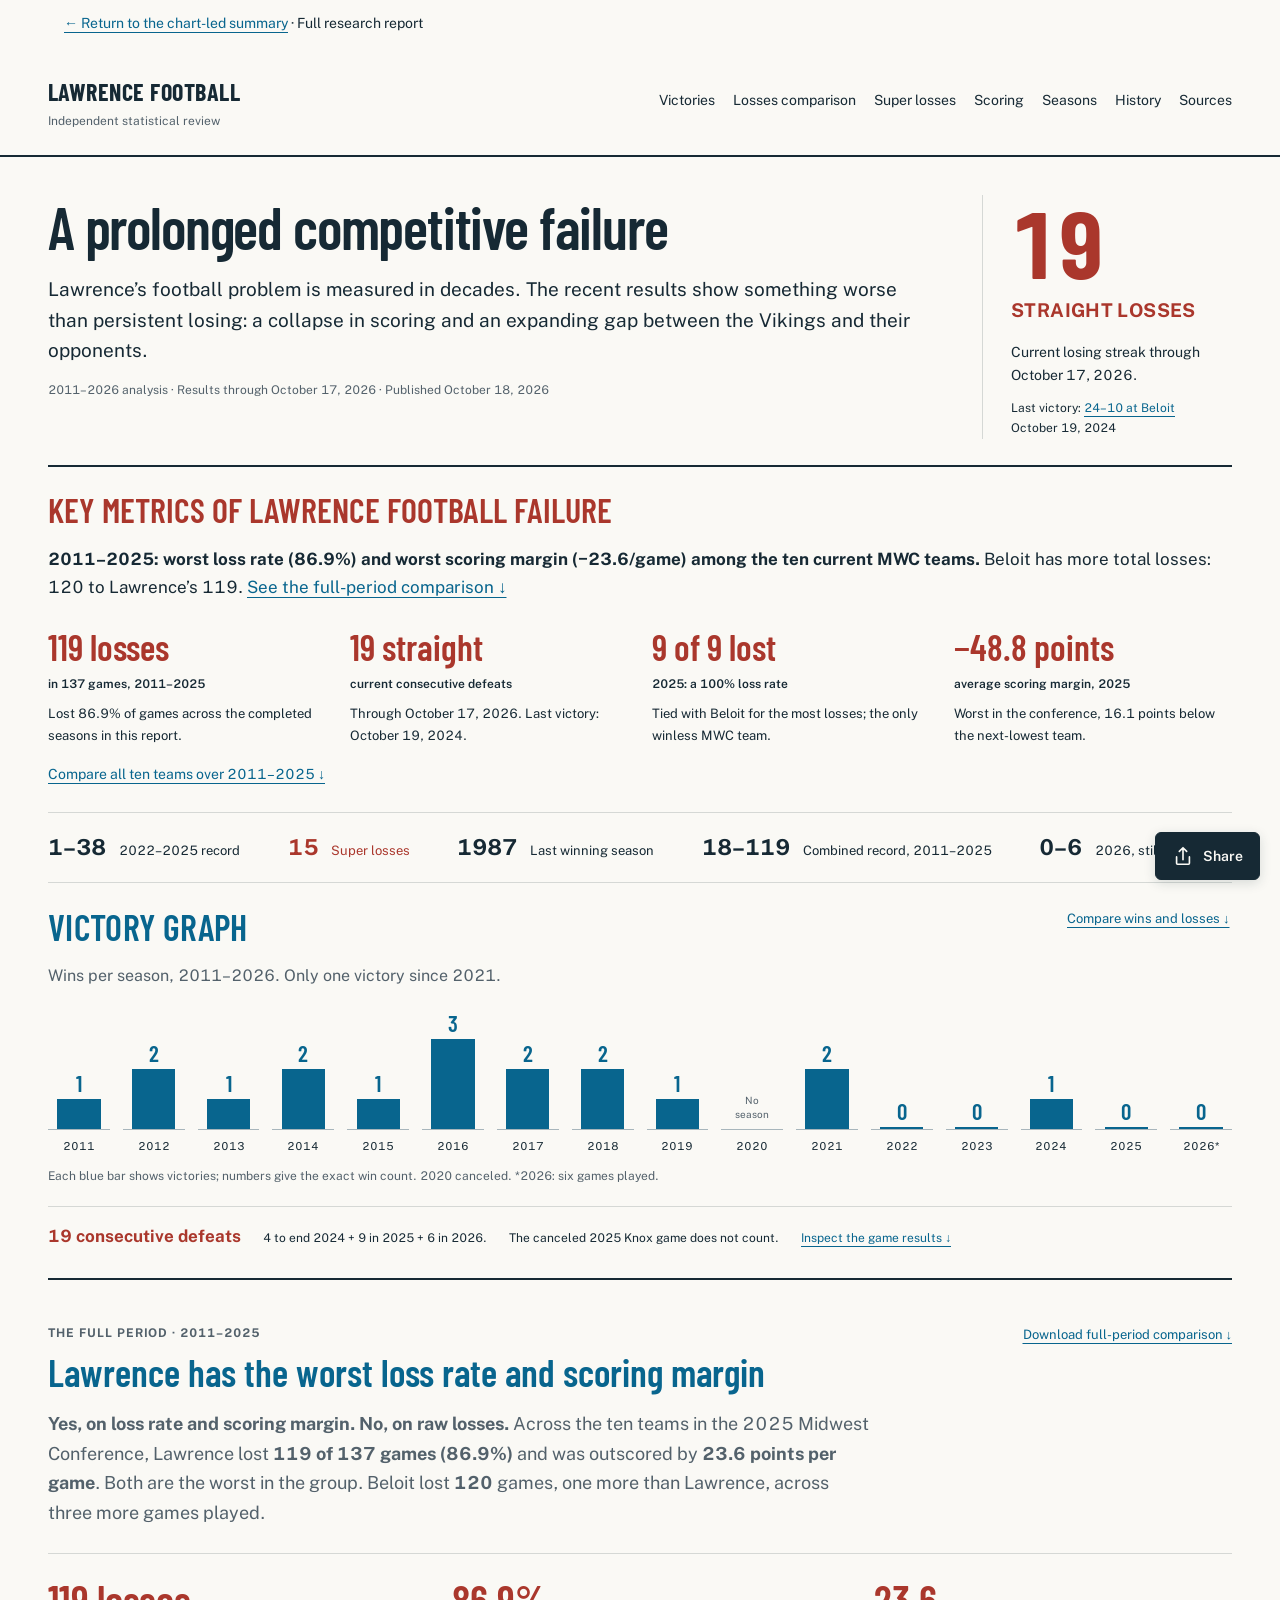
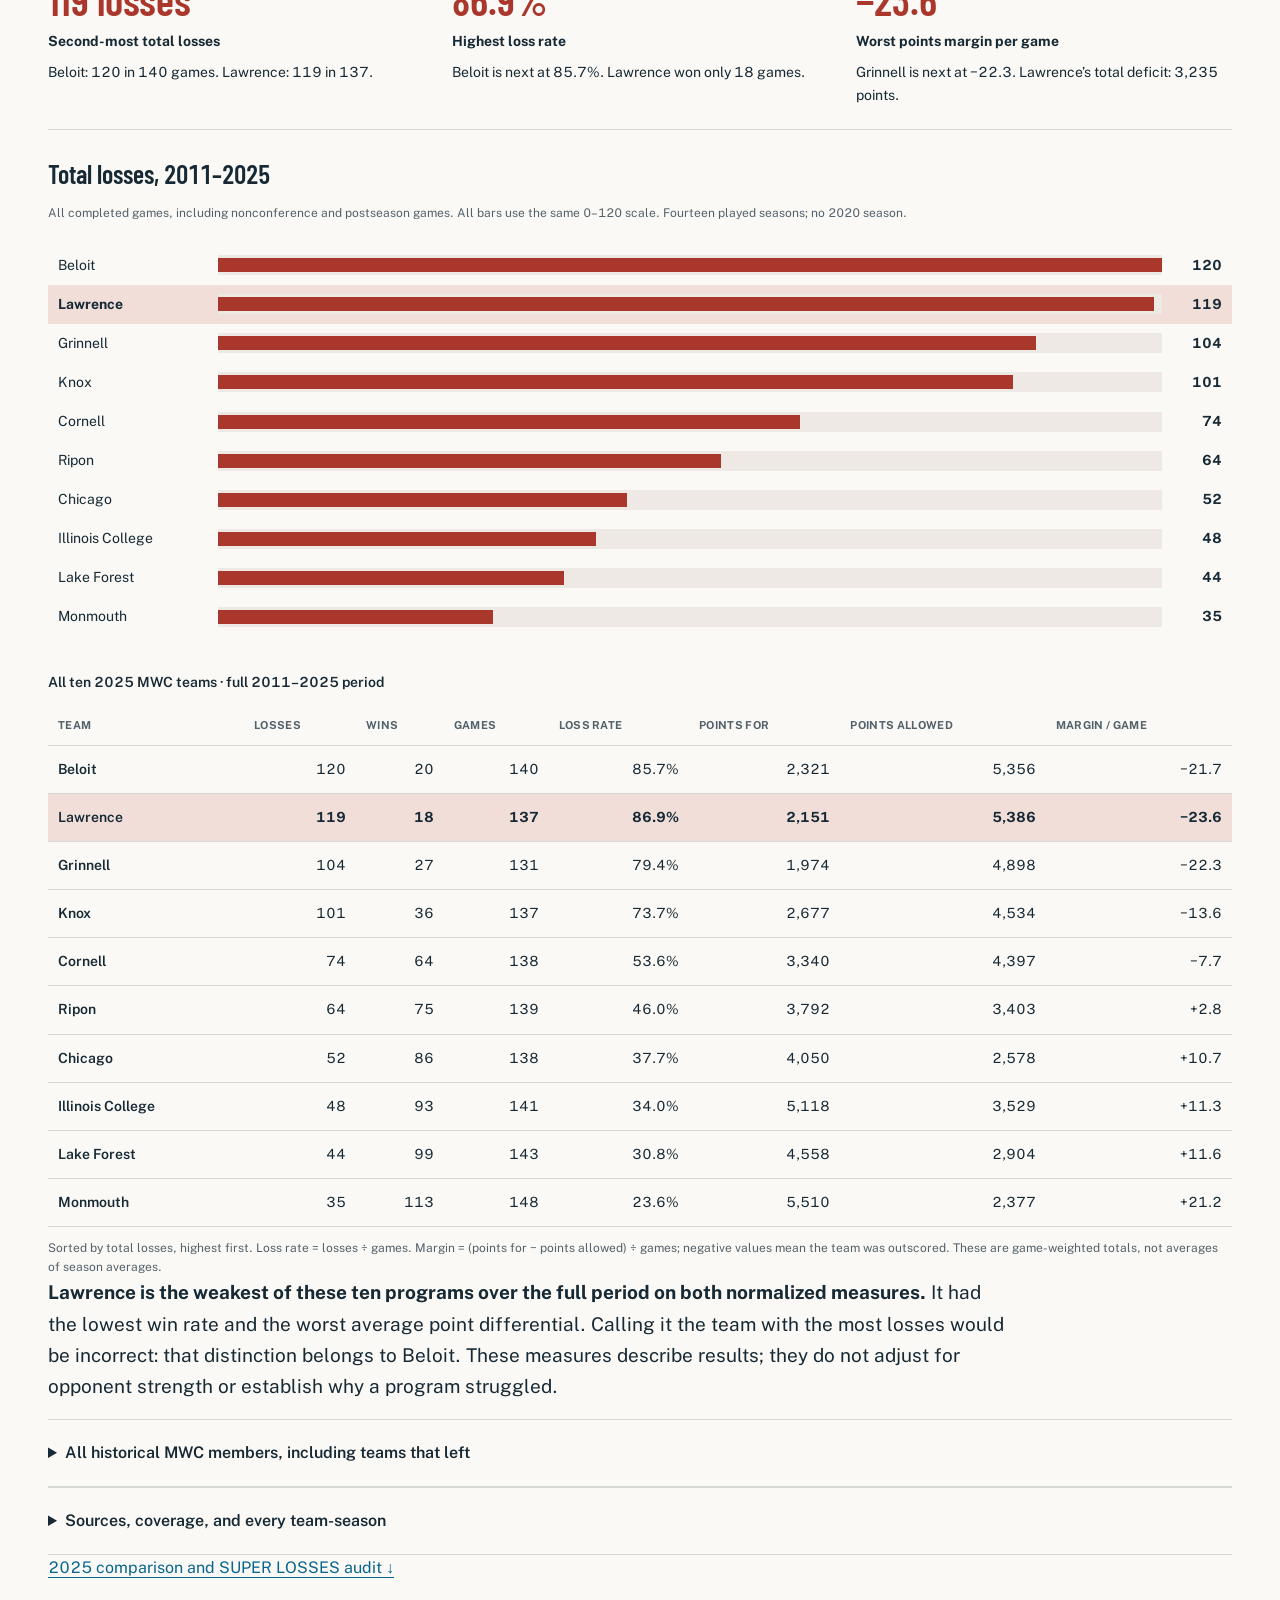
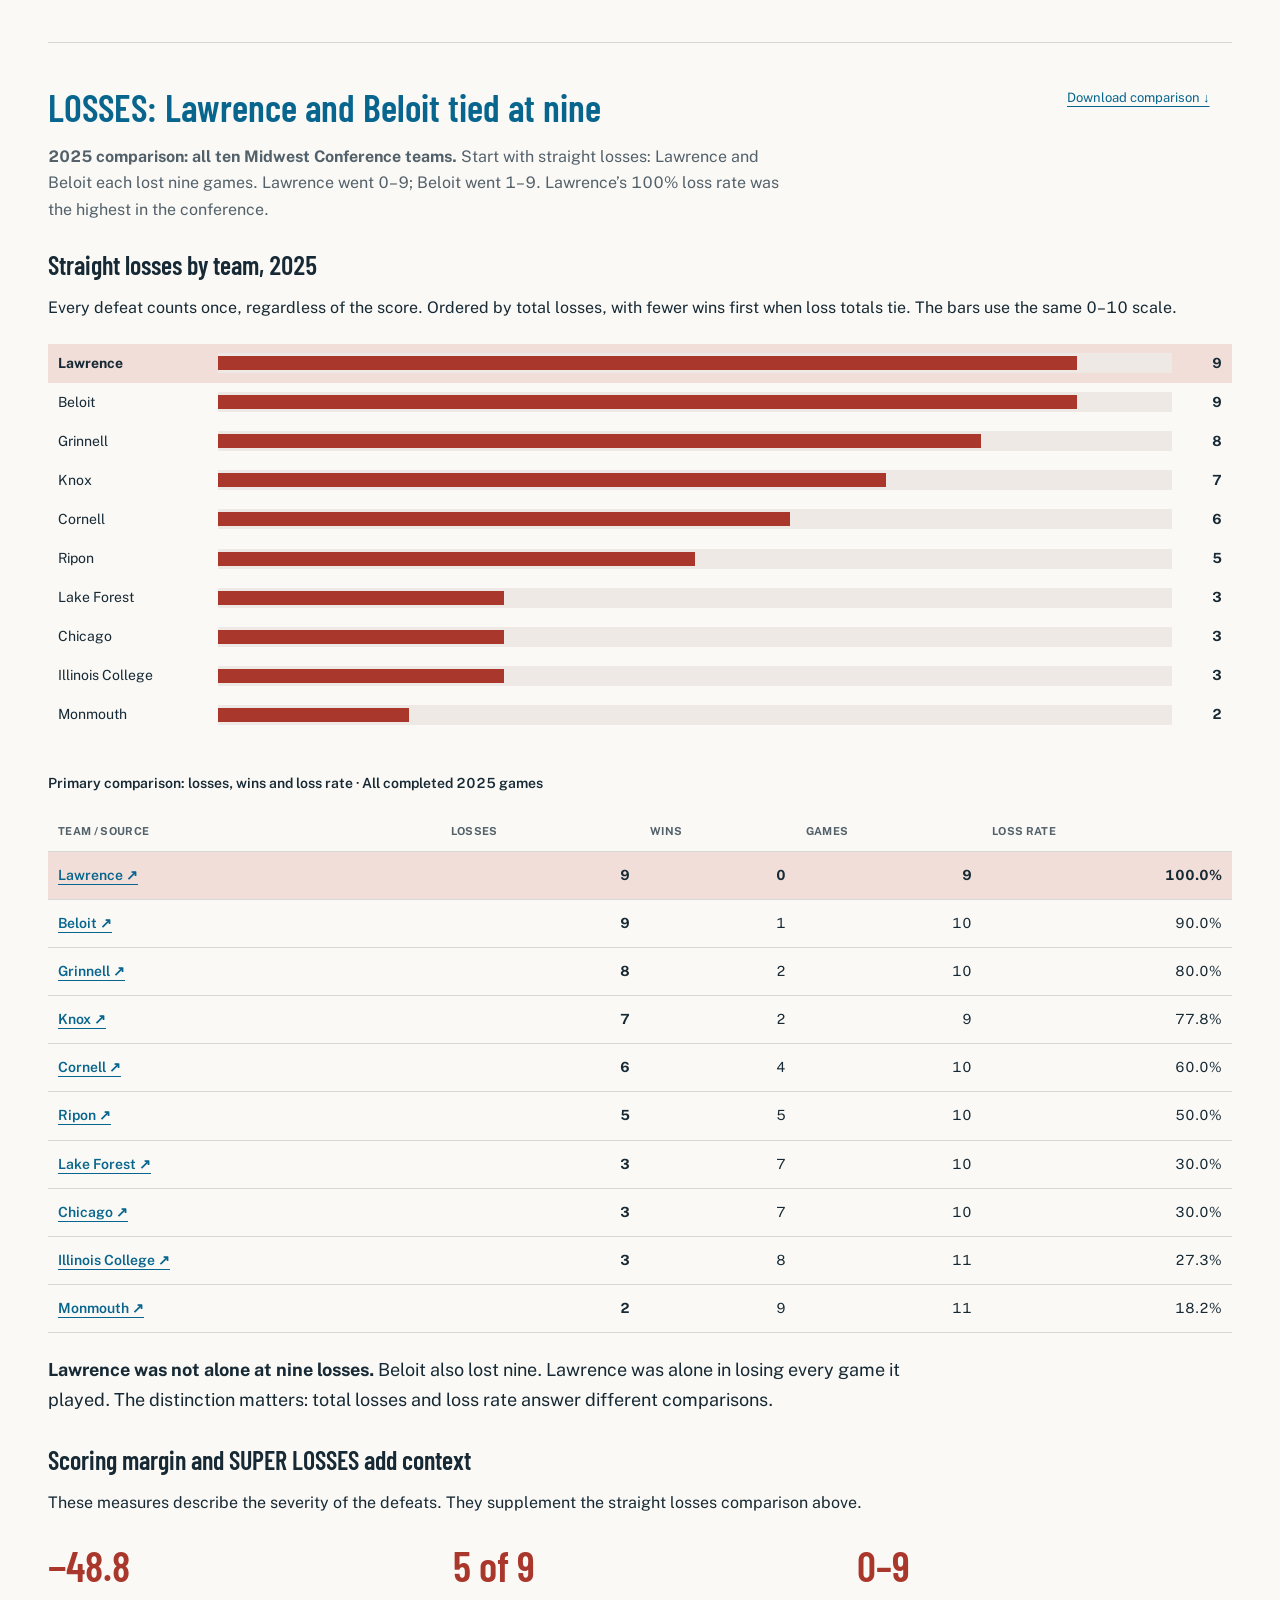
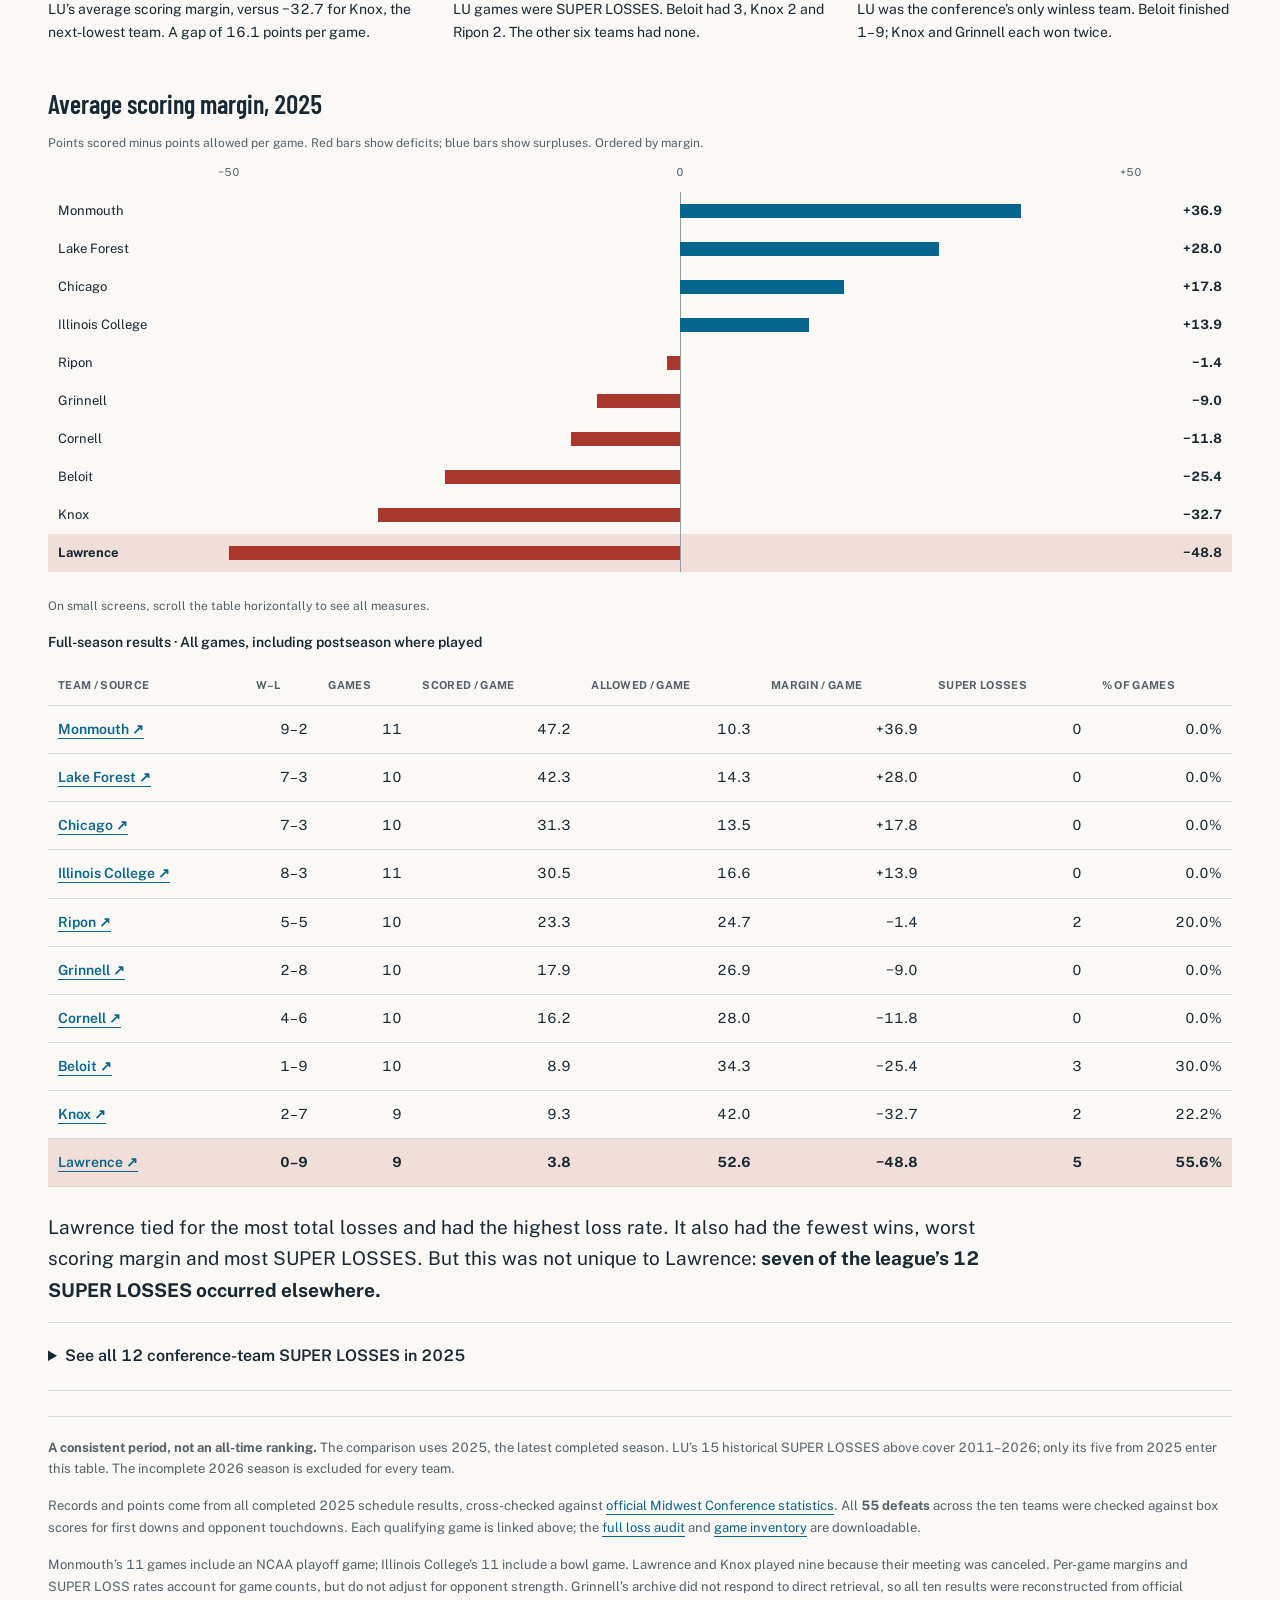
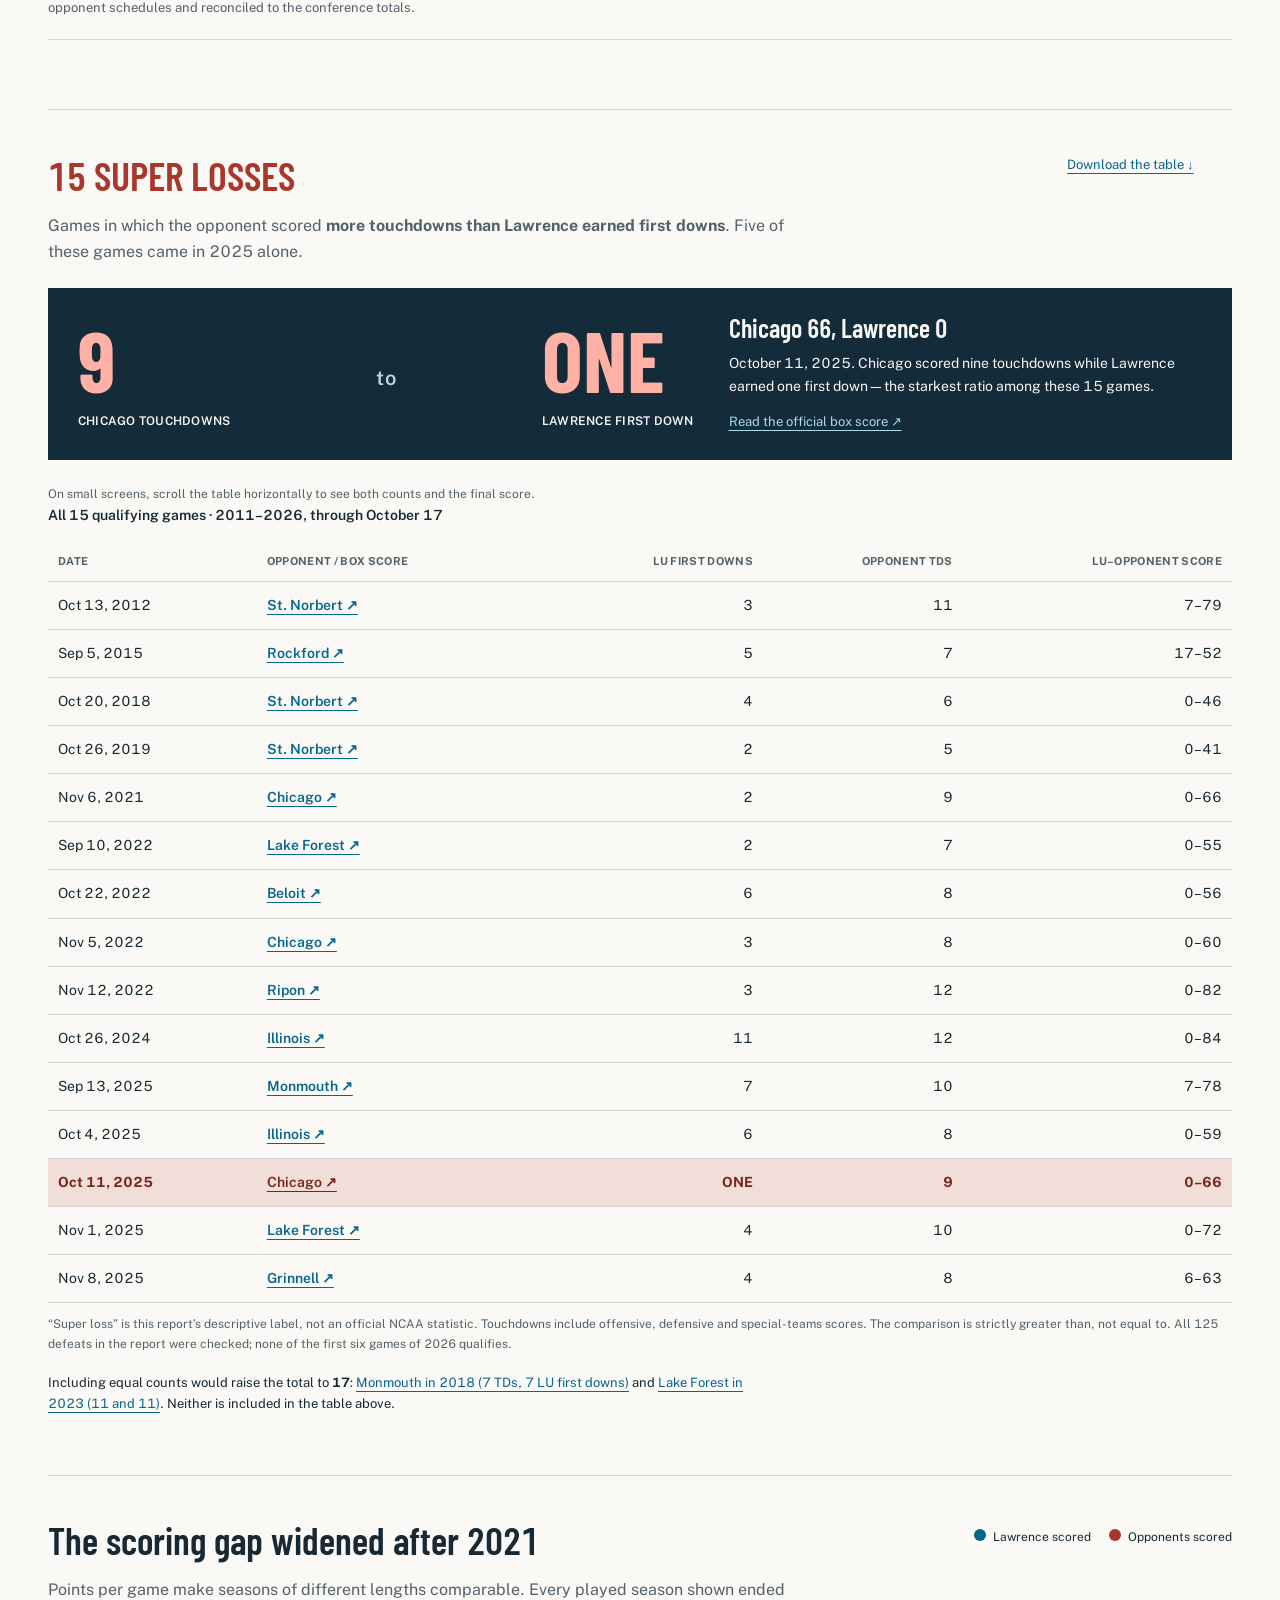
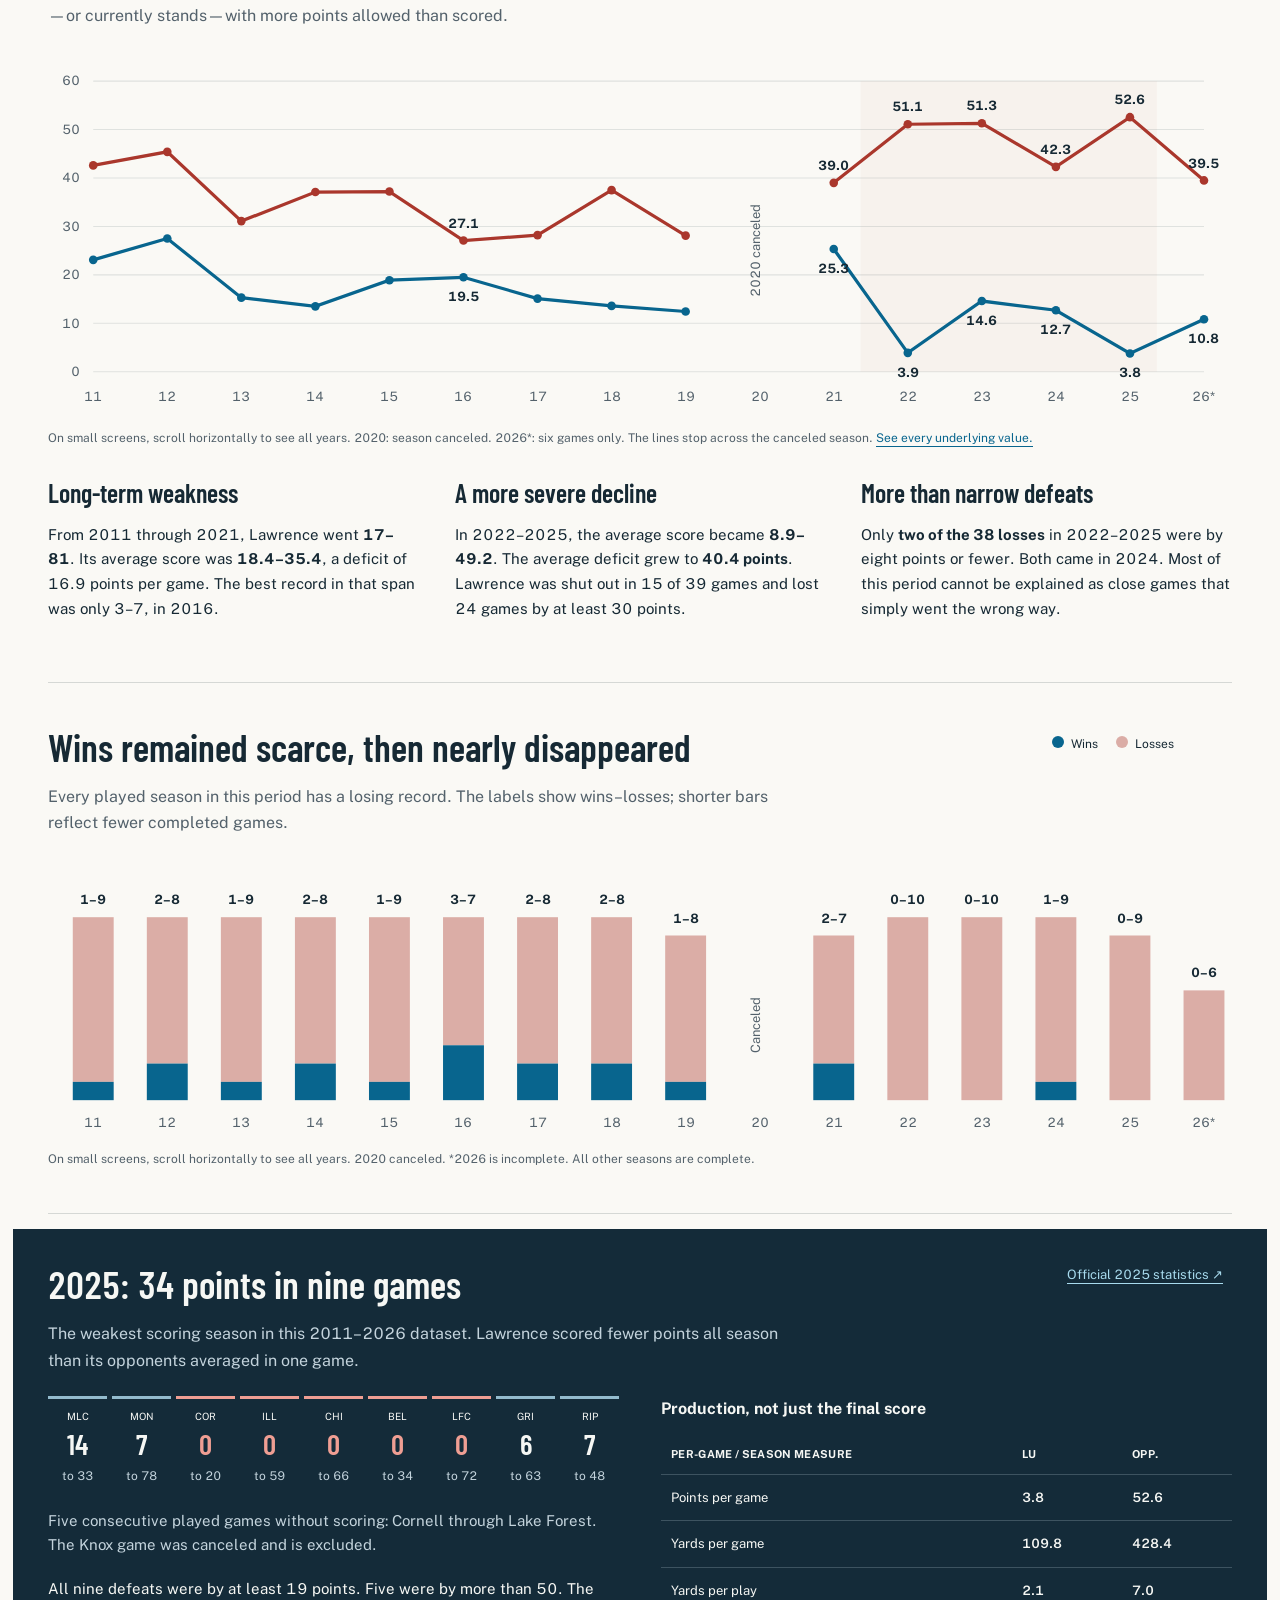
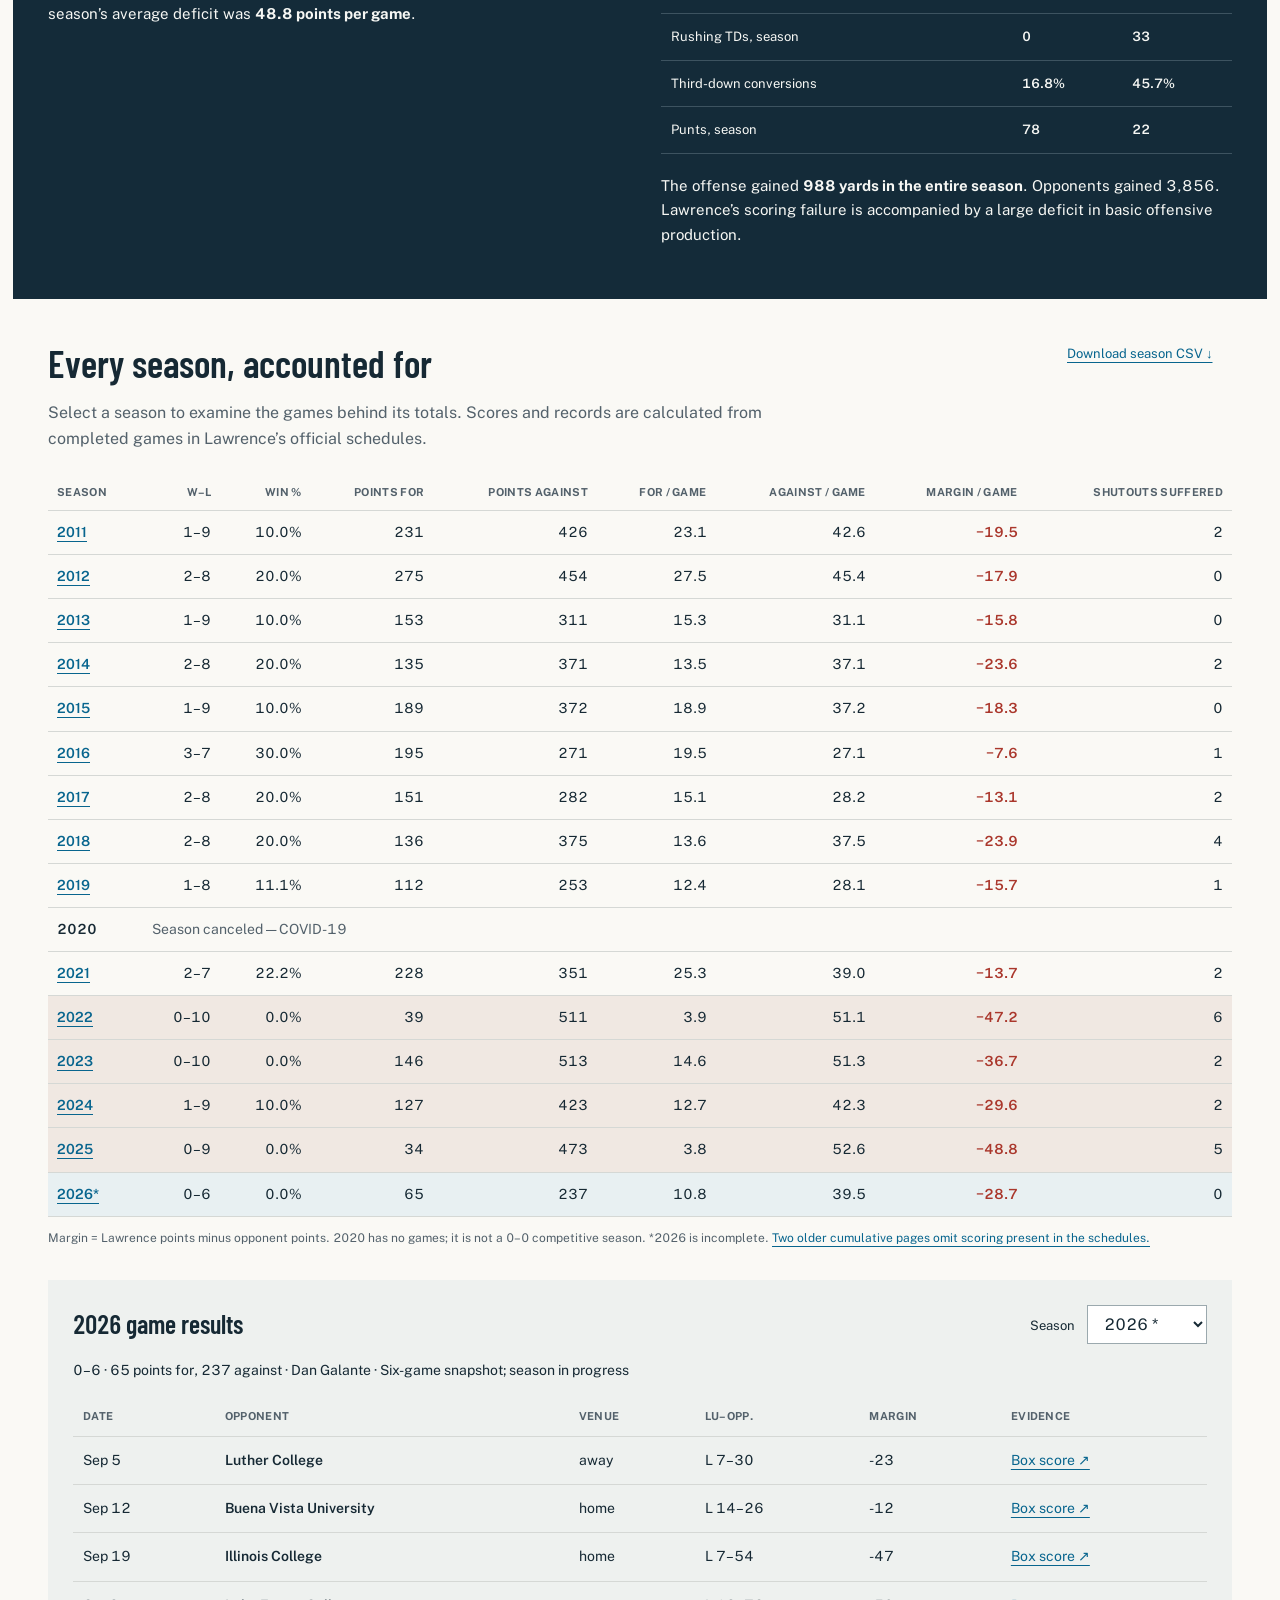
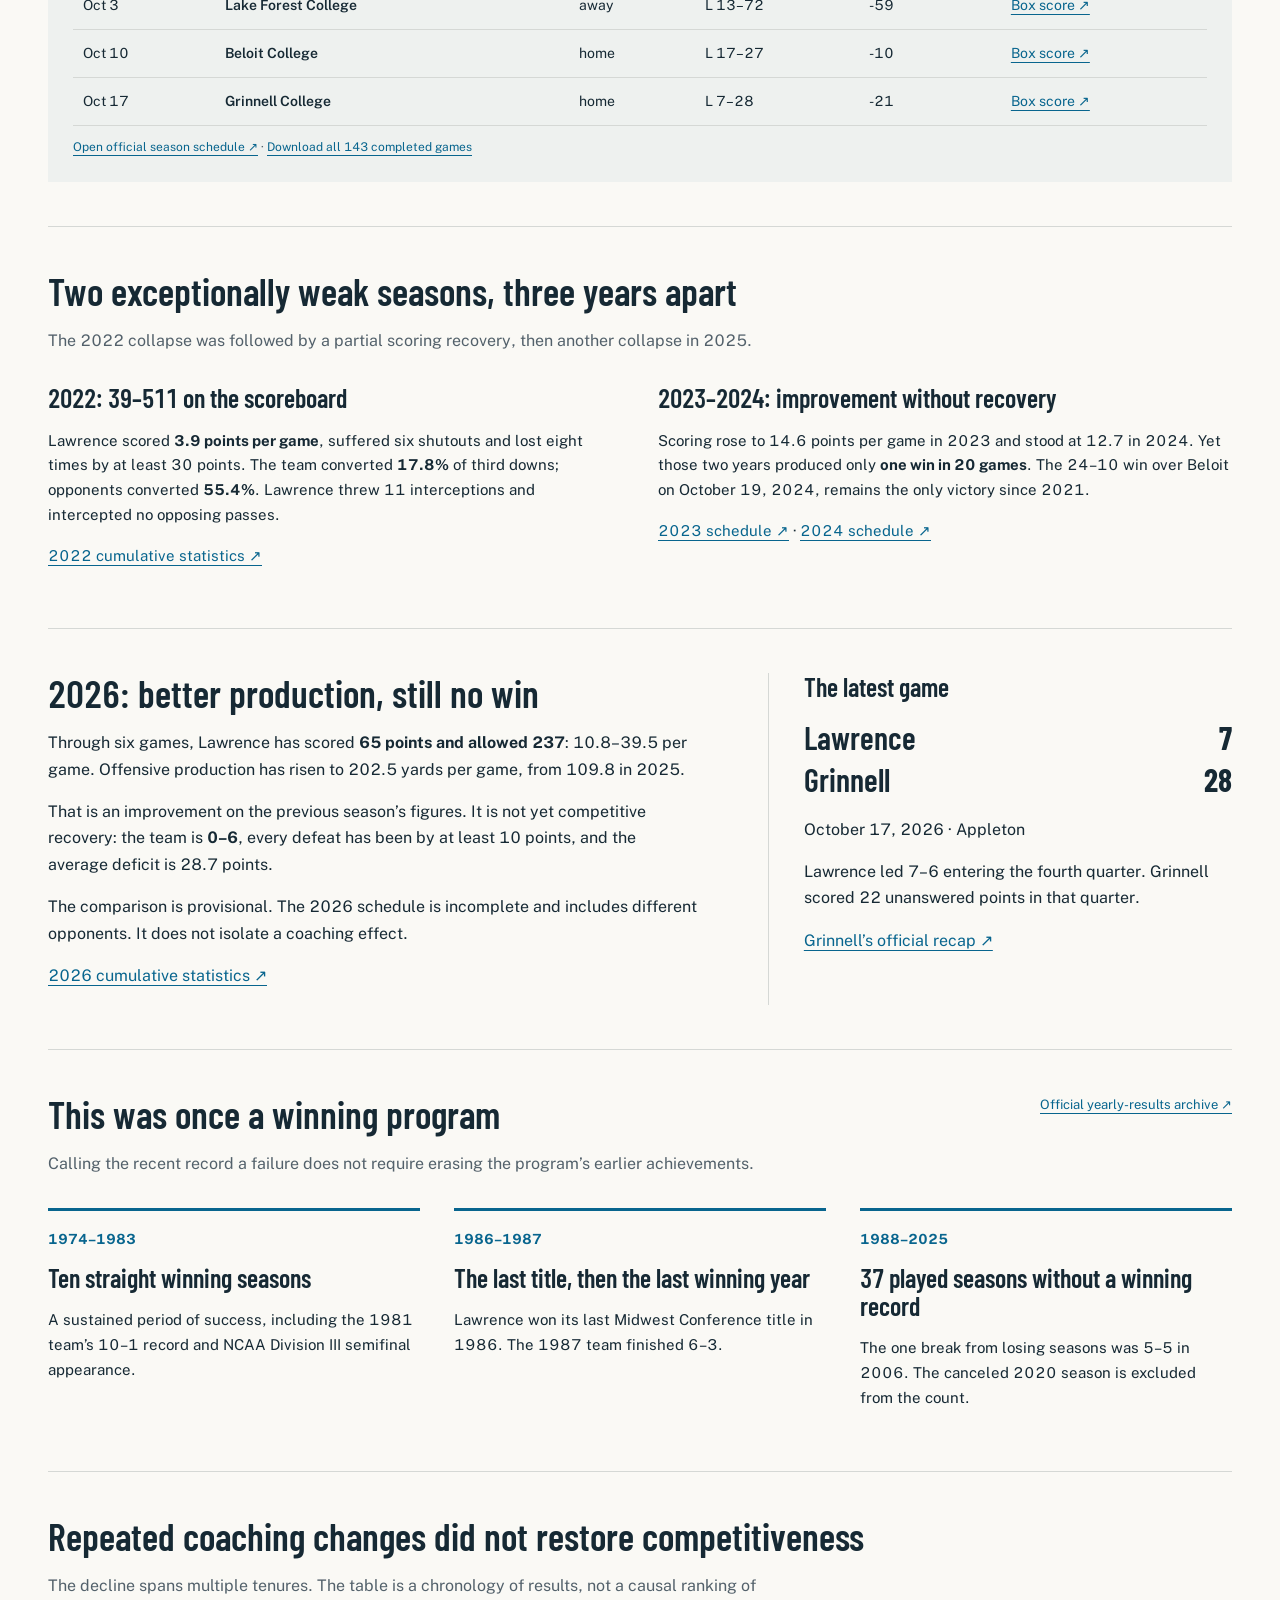
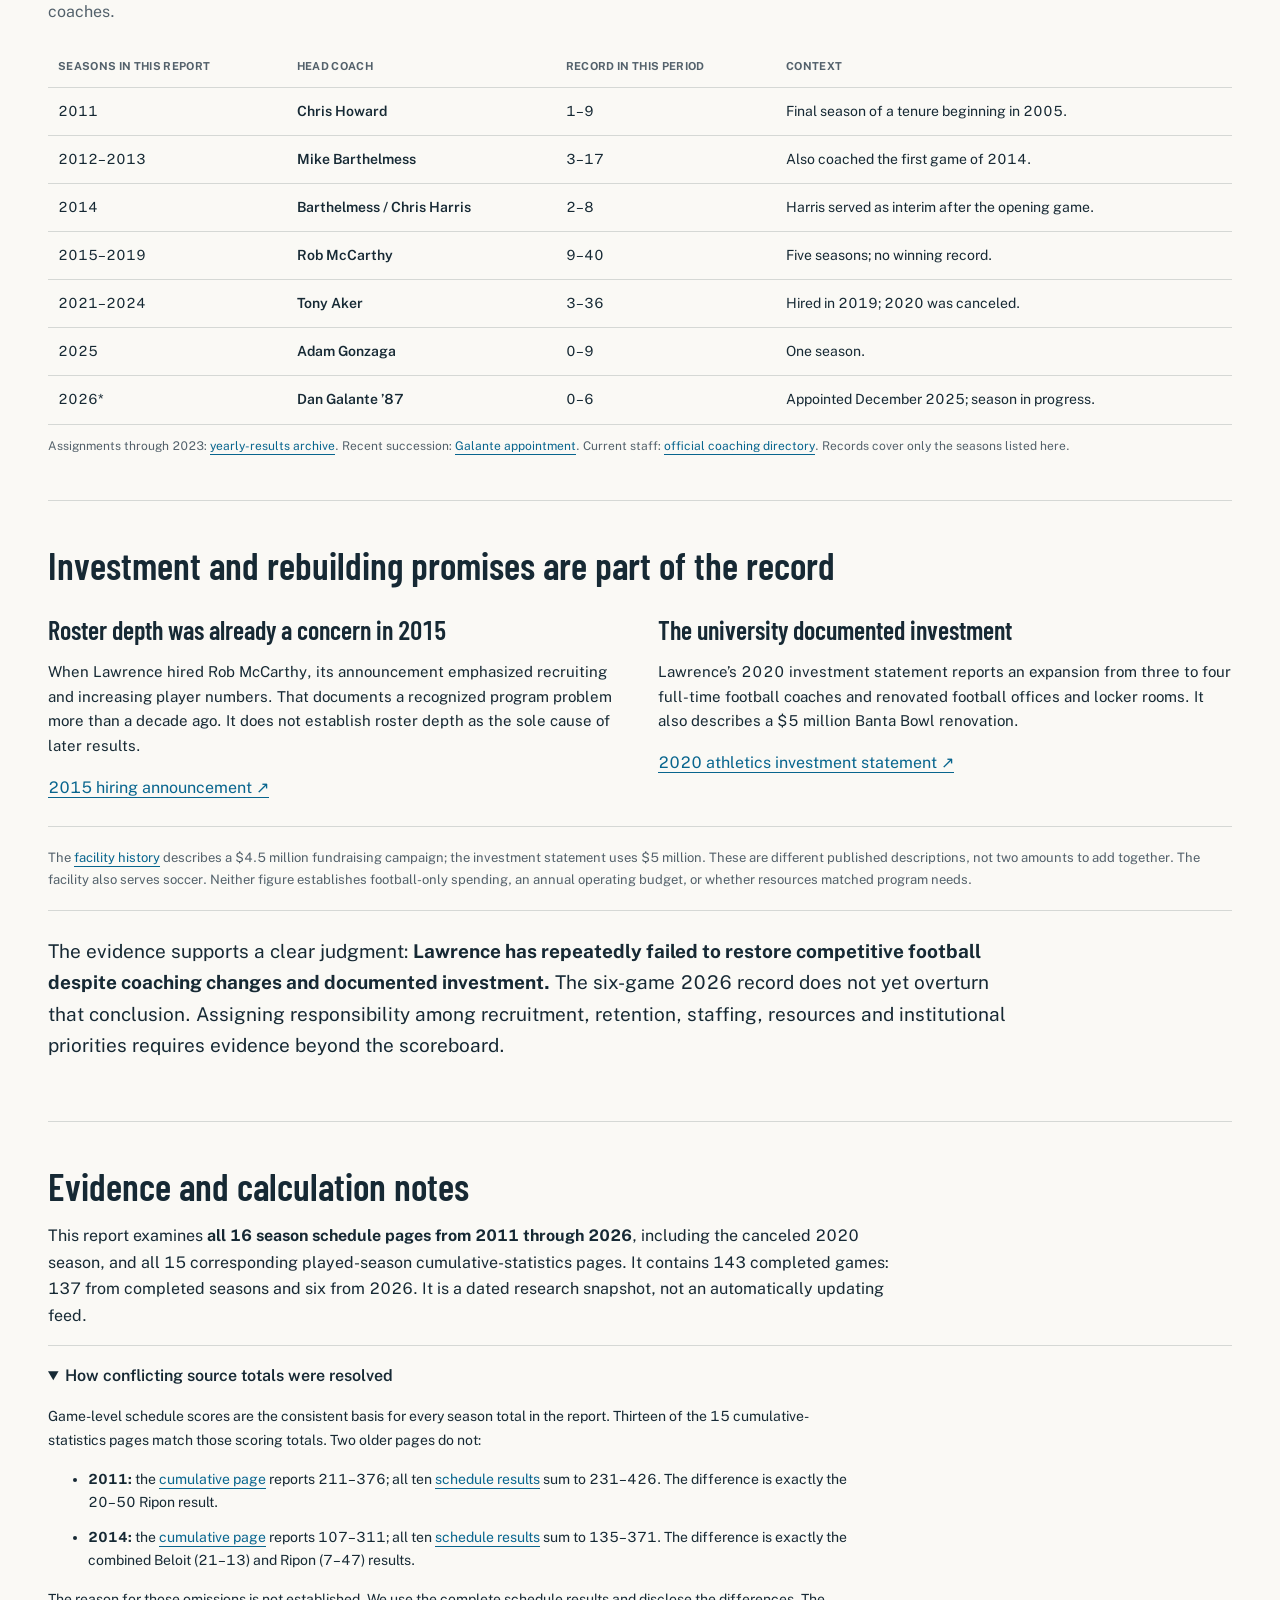
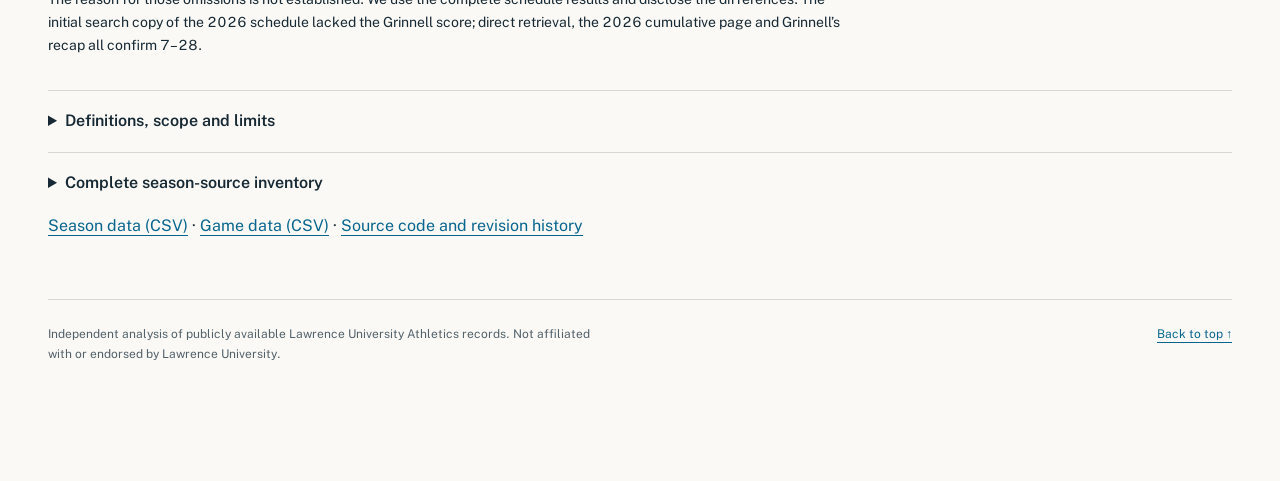
==== commit 619b9a8f: "Add Open Graph sharing image and social preview metadata" ====
--- a/full-report.html
+++ b/full-report.html
@@ -1,5 +1,5 @@
 <!doctype html>
-<html lang="en"><head><meta charset="utf-8"><meta name="viewport" content="width=device-width,initial-scale=1"><title>Lawrence football: a prolonged competitive failure</title><meta name="description" content="A sourced examination of Lawrence University football: 143 games, season scoring, margins, coaching changes, and the long decline. Data through October 17, 2026."><link rel="stylesheet" href="fonts.css"><link rel="stylesheet" href="style.css"><script defer src="data.js"></script><script defer src="app.js"></script></head>
+<html lang="en"><head><meta charset="utf-8"><meta name="viewport" content="width=device-width,initial-scale=1"><title>Lawrence football: a prolonged competitive failure</title><meta name="description" content="A sourced examination of Lawrence University football: 143 games, season scoring, margins, coaching changes, and the long decline. Data through October 17, 2026."><link rel="canonical" href="https://omatty123.github.io/lu-football-review/full-report.html"><meta property="og:type" content="website"><meta property="og:site_name" content="Lawrence Football Review"><meta property="og:title" content="Lawrence football: full statistical report"><meta property="og:description" content="Wins, losses, scoring margins, SUPER LOSSES, and the evidence behind the Lawrence football review."><meta property="og:url" content="https://omatty123.github.io/lu-football-review/full-report.html"><meta property="og:image" content="https://omatty123.github.io/lu-football-review/assets/share-preview.png"><meta property="og:image:type" content="image/png"><meta property="og:image:width" content="1200"><meta property="og:image:height" content="630"><meta property="og:image:alt" content="Lawrence football, last ten completed played seasons: 12 wins, 85 losses, 87.6 percent loss rate, minus 25.4 points per game scoring margin."><meta name="twitter:card" content="summary_large_image"><meta name="twitter:title" content="Lawrence football: full statistical report"><meta name="twitter:description" content="Wins, losses, scoring margins, SUPER LOSSES, and the evidence behind the Lawrence football review."><meta name="twitter:image" content="https://omatty123.github.io/lu-football-review/assets/share-preview.png"><link rel="stylesheet" href="fonts.css"><link rel="stylesheet" href="style.css"><script defer src="data.js"></script><script defer src="app.js"></script></head>
 <body><p style="margin:12px 5%;font-size:14px"><a href="index.html">← Return to the chart-led summary</a> · Full research report</p><a class="skip" href="#main">Skip to report</a><header class="masthead"><a href="#main" class="brand">LAWRENCE FOOTBALL <span>Independent statistical review</span></a><nav aria-label="Report navigation"><a href="#victories">Victories</a><a href="#conference-history">Losses comparison</a><a href="#super-losses">Super losses</a><a href="#trend">Scoring</a><a href="#seasons">Seasons</a><a href="#history">History</a><a href="#evidence">Sources</a></nav><div class="share-control"><button id="share-button" type="button" aria-label="Share this report"><svg width="20" height="20" viewBox="0 0 24 24" fill="none" stroke="currentColor" stroke-width="1.8" stroke-linecap="round" stroke-linejoin="round" aria-hidden="true"><path d="M12 16V3m-4 4 4-4 4 4M5 13v7a1 1 0 0 0 1 1h12a1 1 0 0 0 1-1v-7"/></svg><span>Share</span></button><span id="share-status" role="status" aria-live="polite"></span><div id="share-fallback" hidden><label for="share-url">Copy this link</label><input id="share-url" type="url" readonly value="https://omatty123.github.io/lu-football-review/"></div></div></header>
 <main id="main"><section class="opening"><div><h1>A prolonged competitive failure</h1><p class="lede">Lawrence’s football problem is measured in decades. The recent results show something worse than persistent losing: a collapse in scoring and an expanding gap between the Vikings and their opponents.</p><p class="dateline">2011–2026 analysis · Results through October 17, 2026 · Published October 18, 2026</p></div><div class="finding streak"><strong>19</strong><span>STRAIGHT LOSSES</span><p>Current losing streak through October 17, 2026.</p><p class="lastwin">Last victory: <a href="https://vikings.lawrence.edu/news/2024/10/19/football-defense-carlson-lead-vikings-past-beloit.aspx">24–10 at Beloit</a><br> October 19, 2024</p></div></section>
 <section class="key-failure" id="key-metrics"><h2>KEY METRICS OF LAWRENCE FOOTBALL FAILURE</h2><p class="historical-headline"><strong>2011–2025: worst loss rate (86.9%) and worst scoring margin (−23.6/game) among the ten current MWC teams.</strong> Beloit has more total losses: 120 to Lawrence’s 119. <a href="#conference-history">See the full-period comparison ↓</a></p><div class="failure-metrics"><article><strong>119 losses</strong><span>in 137 games, 2011–2025</span><p>Lost 86.9% of games across the completed seasons in this report.</p></article><article><strong>19 straight</strong><span>current consecutive defeats</span><p>Through October 17, 2026. Last victory: October 19, 2024.</p></article><article><strong>9 of 9 lost</strong><span>2025: a 100% loss rate</span><p>Tied with Beloit for the most losses; the only winless MWC team.</p></article><article><strong>−48.8 points</strong><span>average scoring margin, 2025</span><p>Worst in the conference, 16.1 points below the next-lowest team.</p></article></div><a href="#conference-history">Compare all ten teams over 2011–2025 ↓</a></section>
--- a/style.css
+++ b/style.css
@@ -20,3 +20,6 @@
 /* Full-period comparison: raw losses and normalized outcomes stay distinct. */
 .longterm-section h2{color:var(--blue)}.historical-headline{font-size:17px;max-width:none;margin:15px 0}.historical-verdict{display:grid;grid-template-columns:repeat(3,1fr);gap:28px;margin:25px 0 30px;padding:22px 0;border-block:1px solid var(--rule)}.historical-verdict strong{display:block;font:600 42px/1.1 var(--display);color:var(--red)}.historical-verdict span{display:block;font-weight:700;font-size:14px;margin:8px 0}.historical-verdict p{font-size:14px;margin:0}.longterm-table{min-width:800px}.longterm-table caption{text-align:left;font-weight:600;margin:12px 0}.longterm-table td{text-align:right;white-space:nowrap}.historical-loss-chart .loss-row{grid-template-columns:145px 1fr 45px}.historical-sources li{margin-bottom:12px}.longterm-section .eyebrow{font-size:12px;font-weight:700;letter-spacing:.08em;color:var(--muted);margin-bottom:8px}
 @media(max-width:600px){.historical-verdict{grid-template-columns:1fr;gap:18px}.historical-verdict strong{font-size:34px}.historical-verdict p{font-size:13px}.historical-loss-chart .loss-row{grid-template-columns:92px 1fr 28px}.historical-headline{font-size:15px}.longterm-table{font-size:13px}}
+
+/* Sharing stays visible at every scroll position on both report pages. */
+.share-control{position:fixed;right:max(20px,env(safe-area-inset-right));bottom:calc(20px + env(safe-area-inset-bottom));z-index:50;margin:0}#share-button{min-height:48px;min-width:100px;padding:12px 16px;gap:9px;background:var(--ink);color:var(--paper);border:1px solid var(--ink);border-radius:6px;box-shadow:0 3px 12px #172d3626;font:600 14px var(--body)}#share-button:hover{background:var(--blue);color:var(--paper)}#share-button svg{width:22px;height:22px;flex-shrink:0}#share-status{position:absolute;right:0;top:auto;bottom:calc(100% + 8px);width:220px;max-width:calc(100vw - 40px);padding:8px 10px;background:var(--paper);color:var(--ink);border:1px solid var(--rule);border-radius:4px;font-size:12px;text-align:right}#share-status:empty{display:none}#share-fallback{top:auto;bottom:calc(100% + 62px);right:0;width:min(320px,calc(100vw - 40px));box-shadow:0 3px 12px #172d3626}footer{padding-bottom:100px}@media print{.share-control{display:none}}
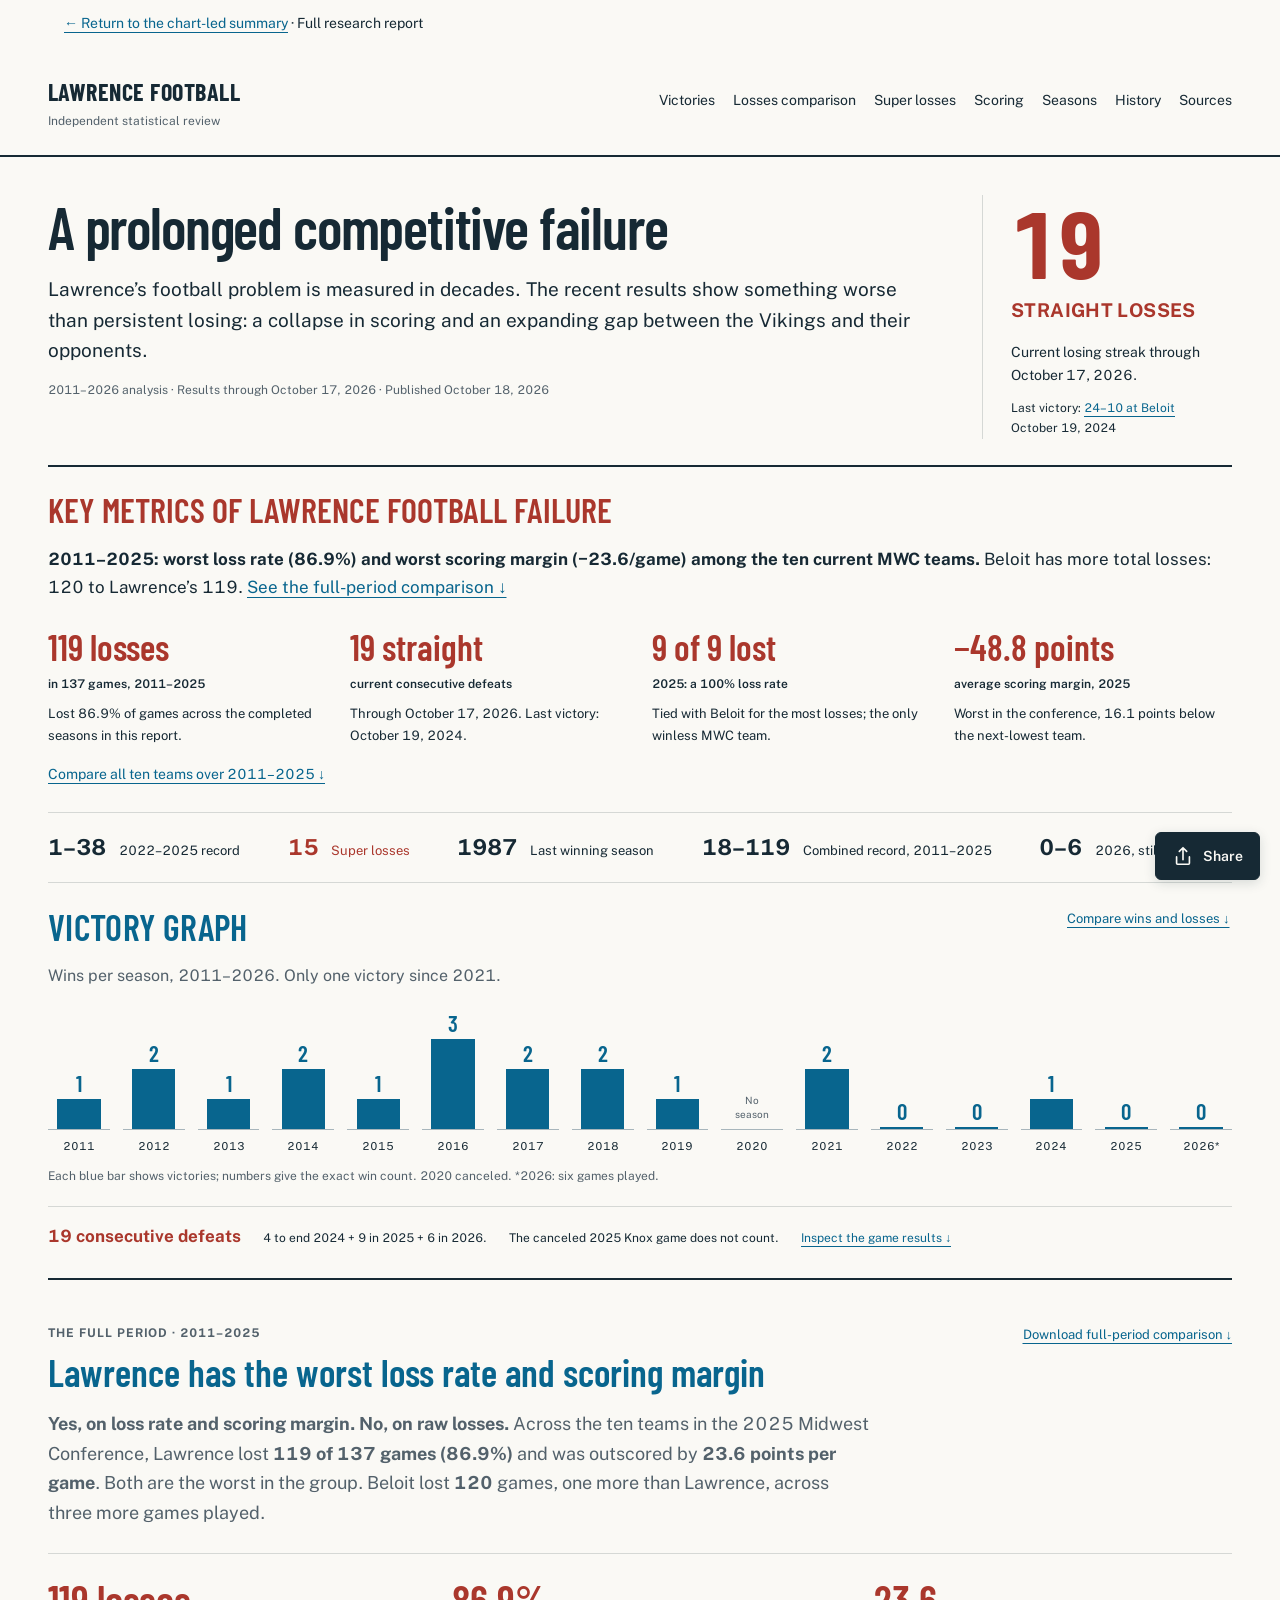
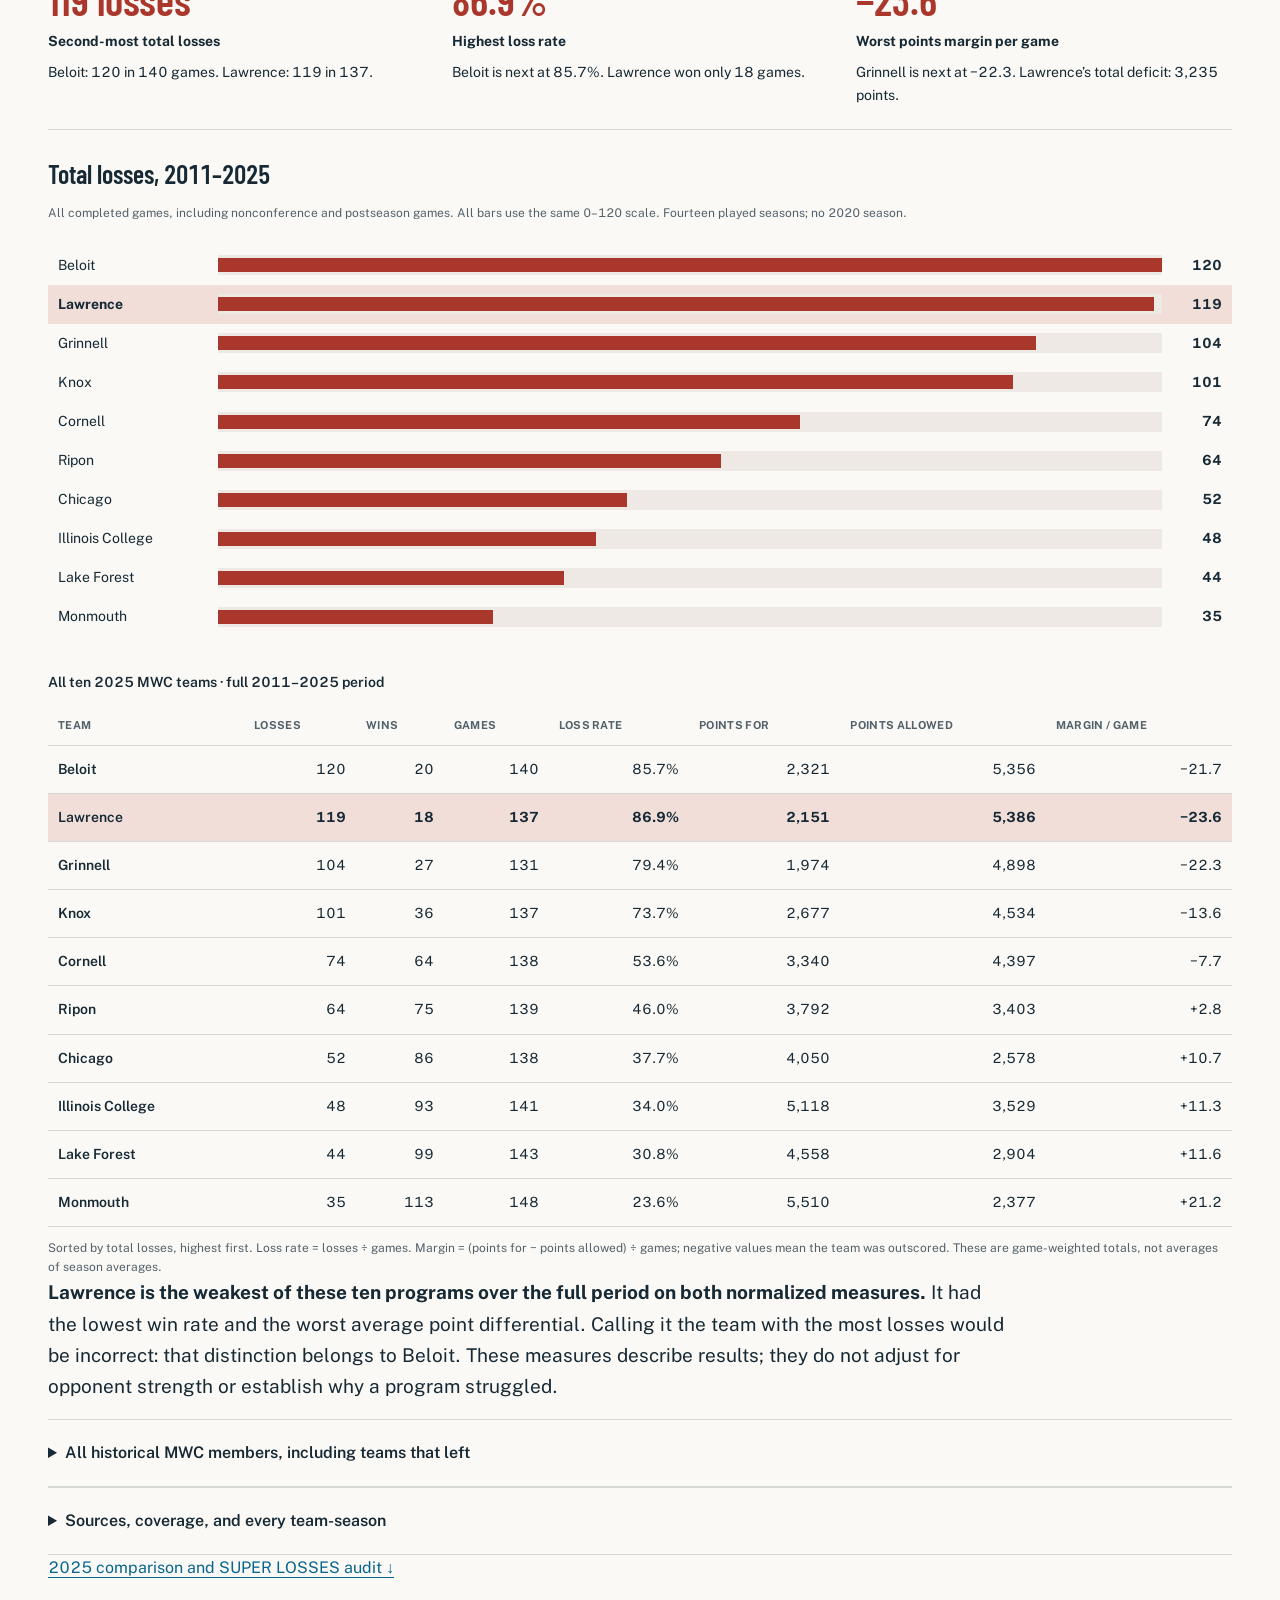
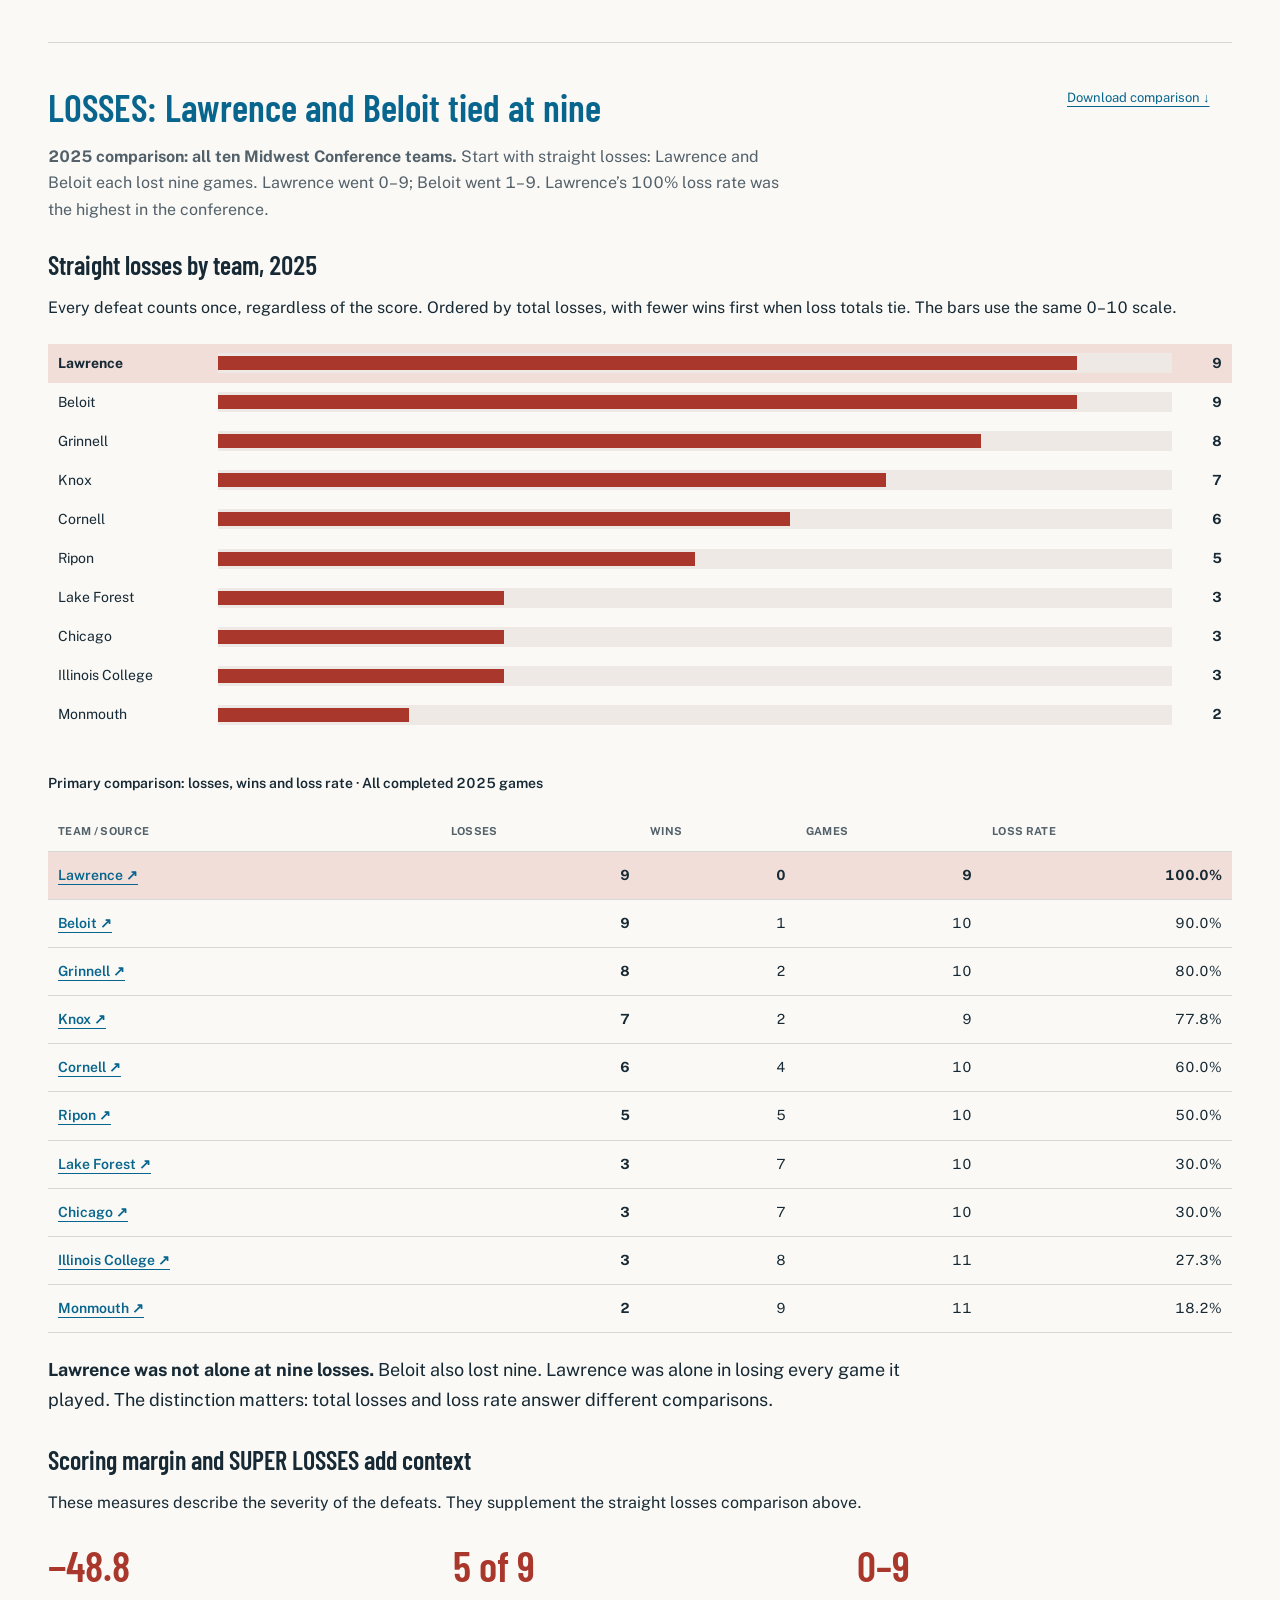
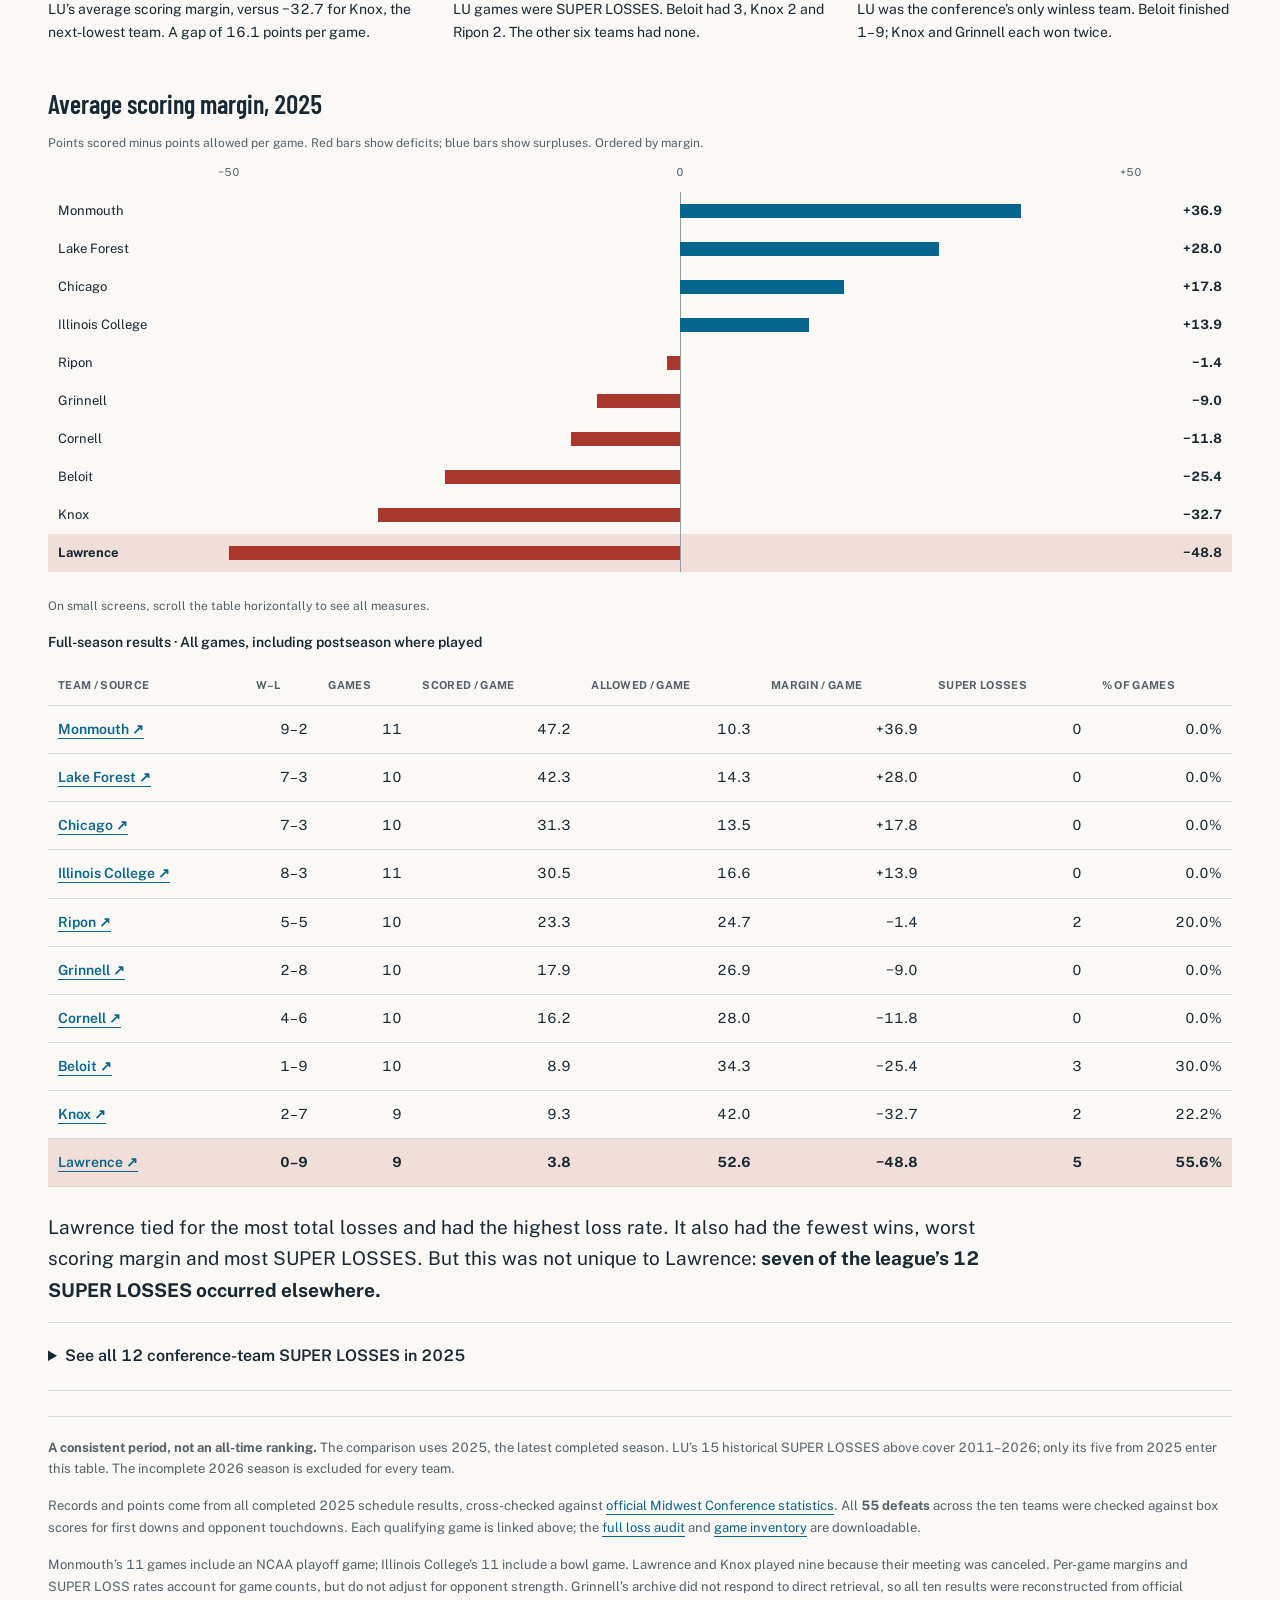
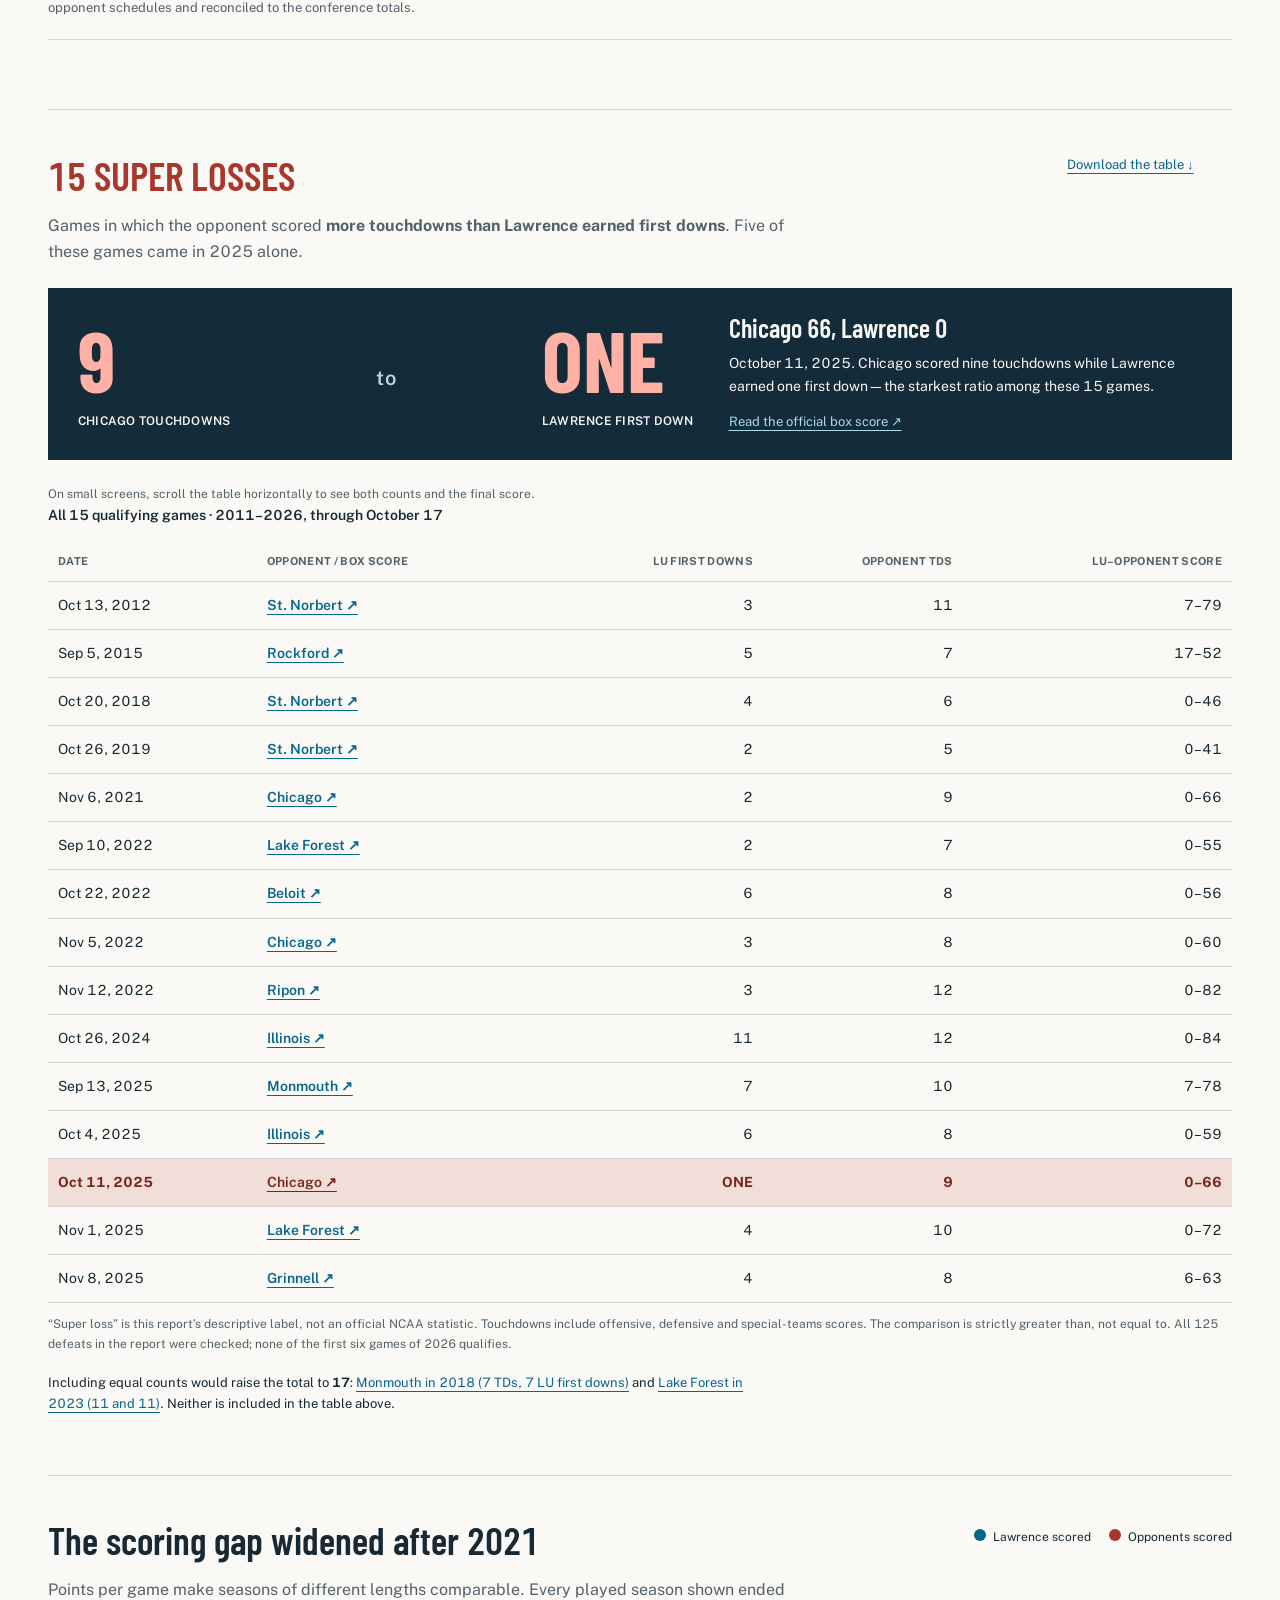
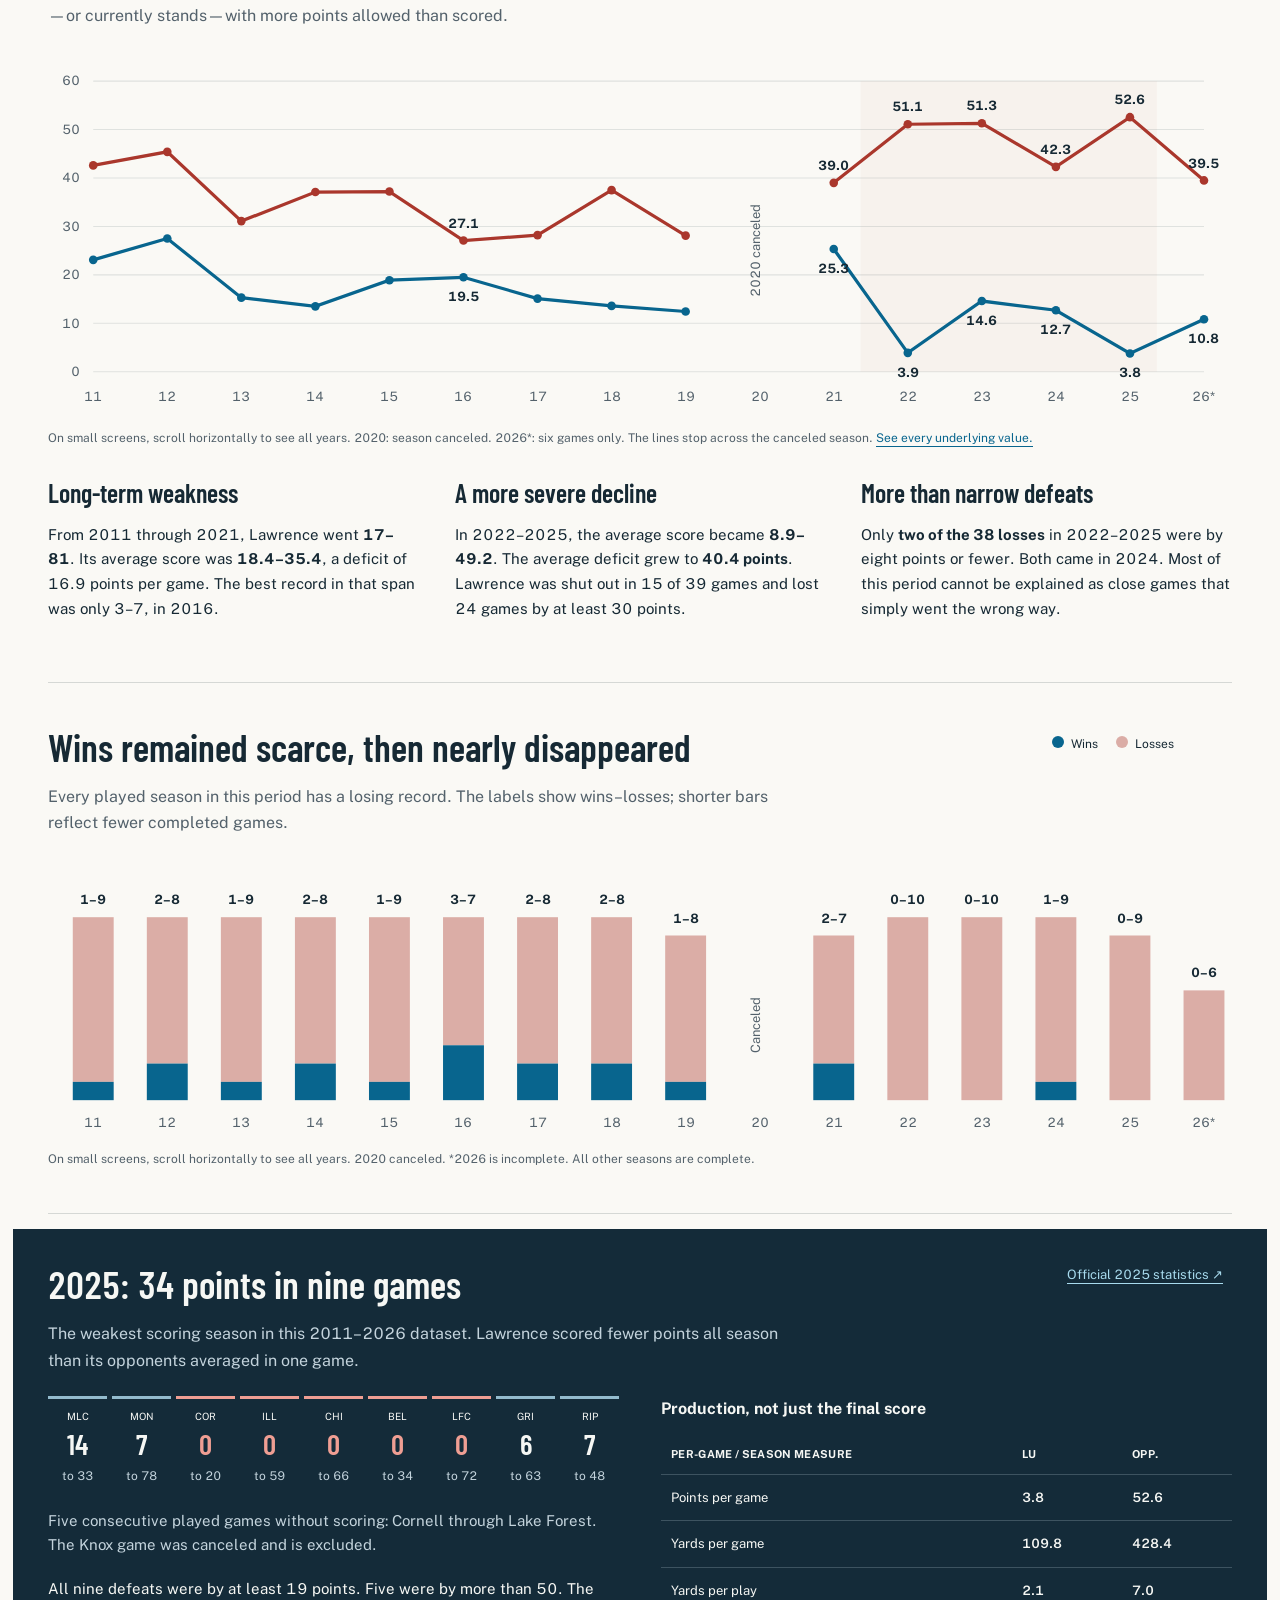
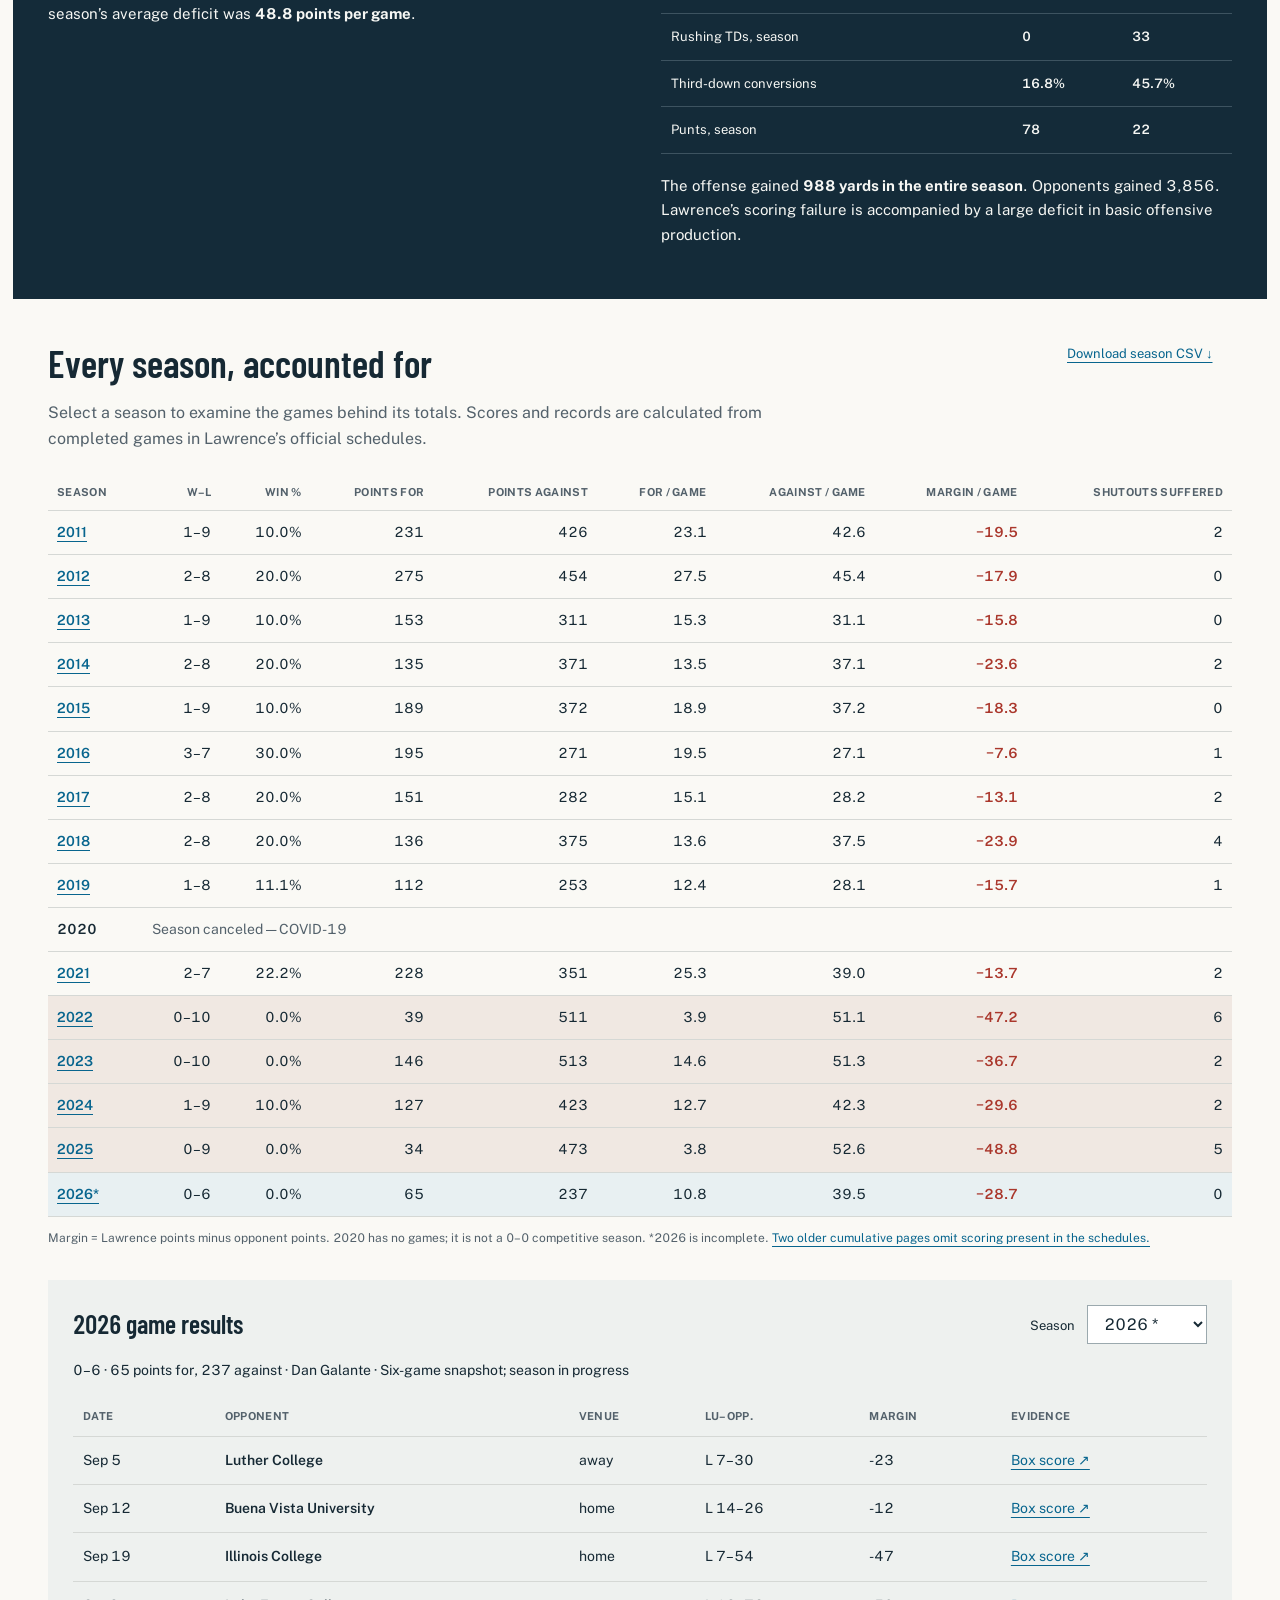
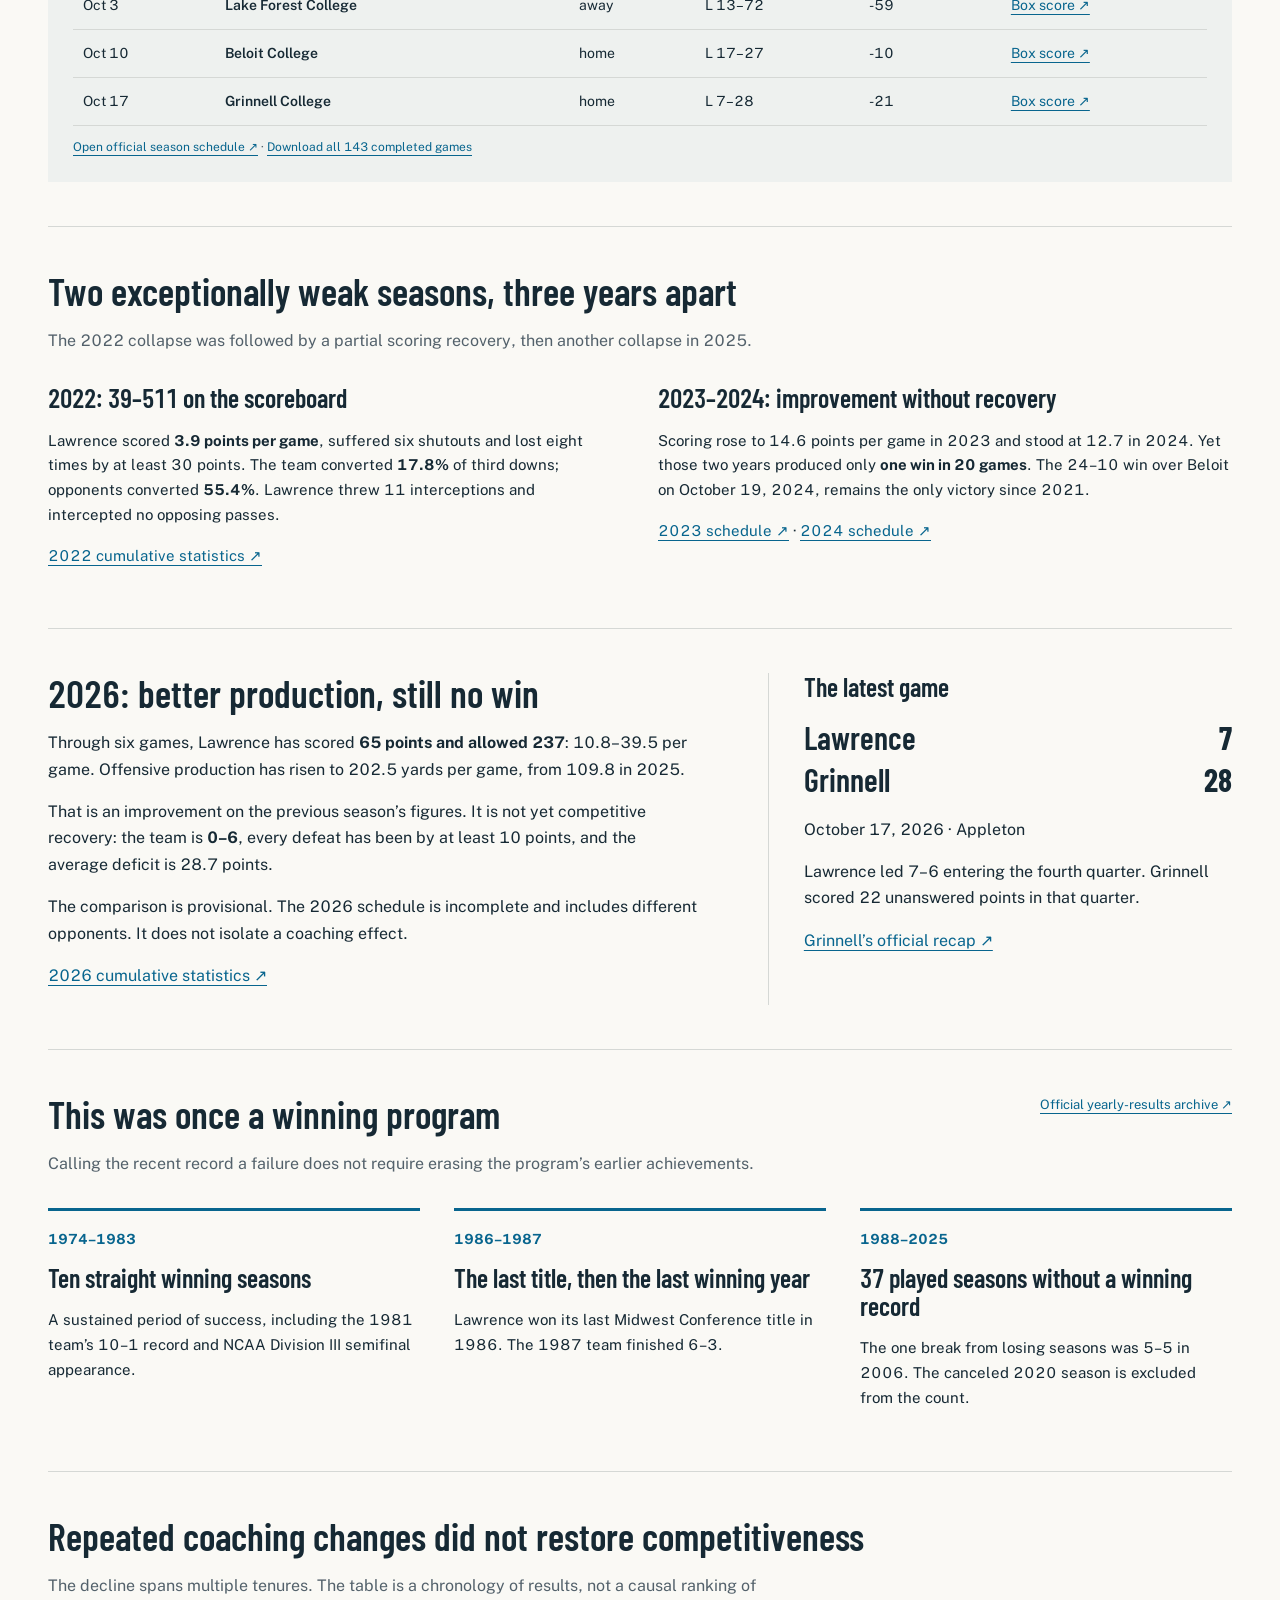
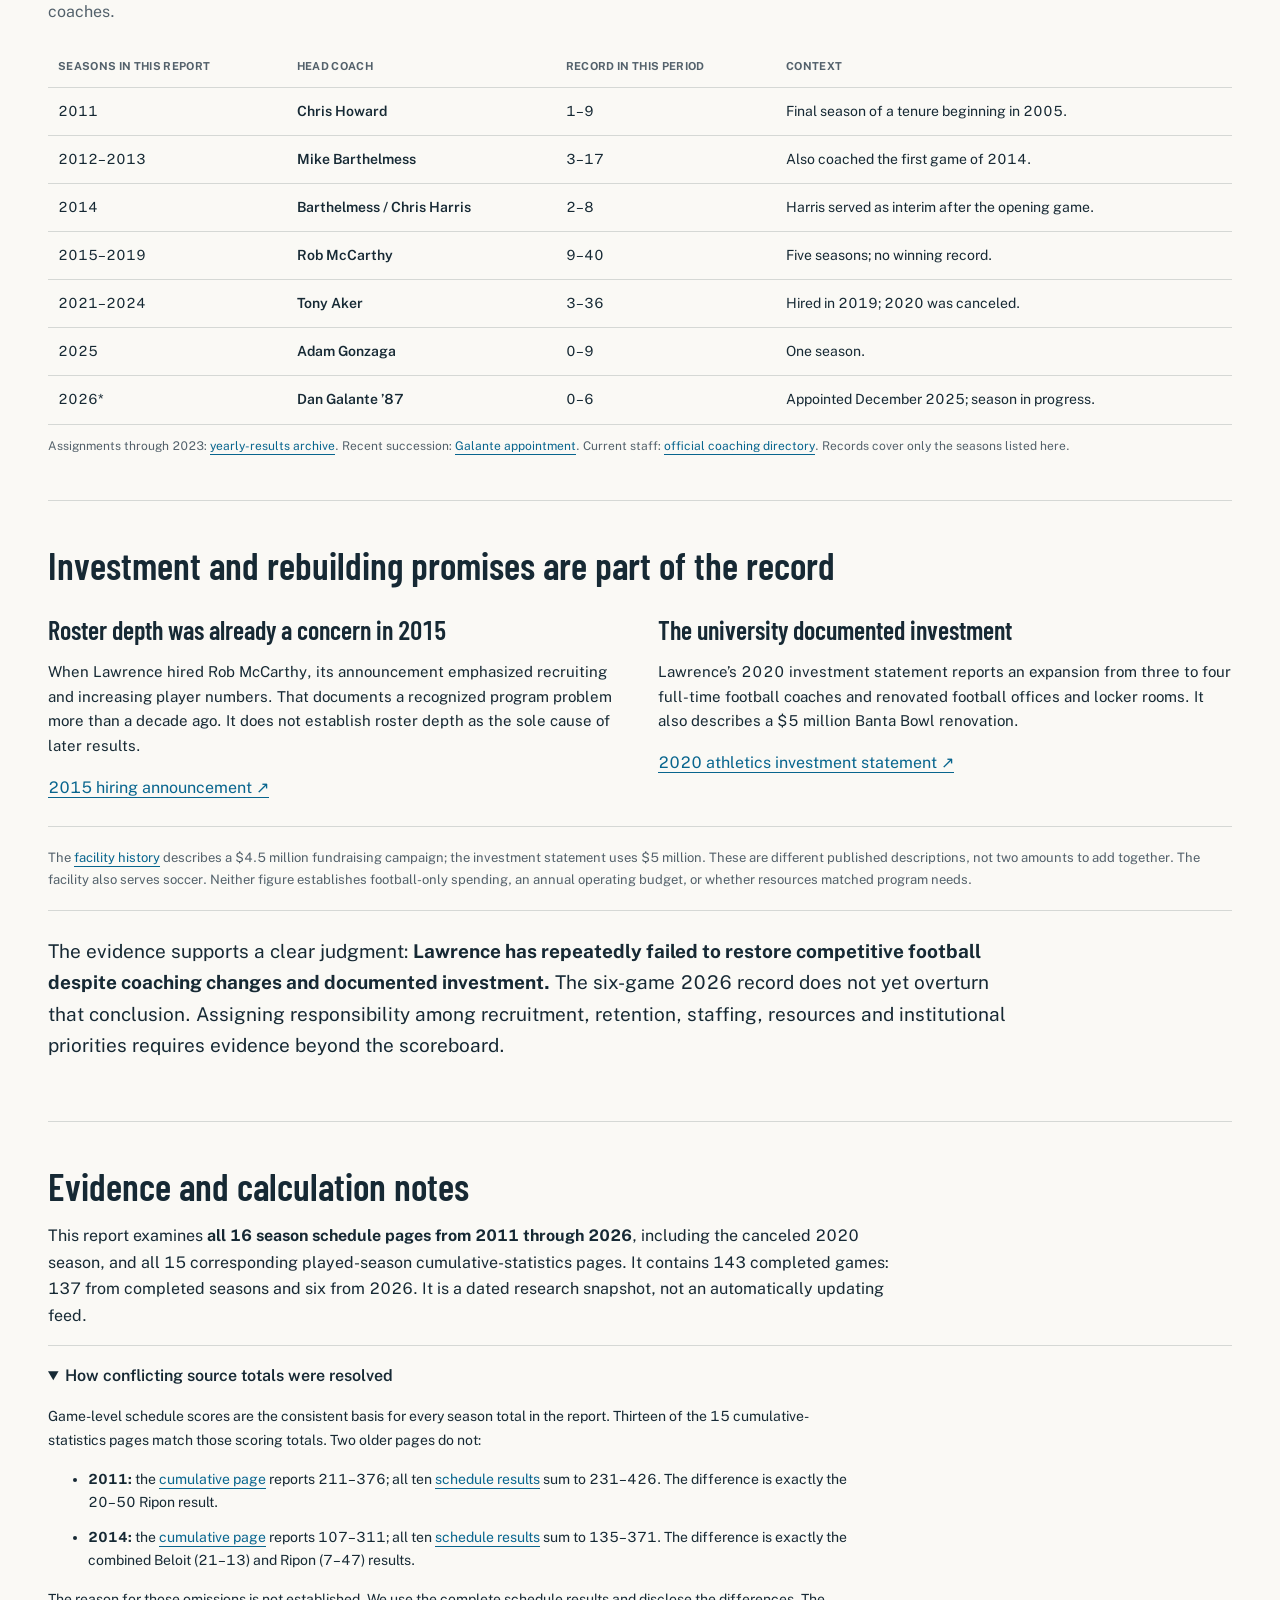
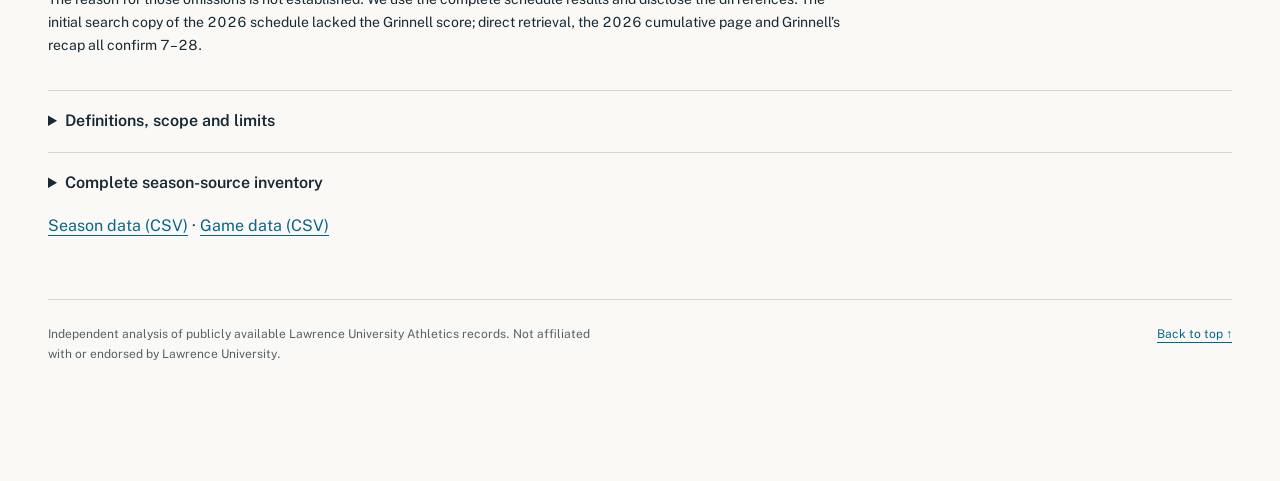
==== commit 3c39ed15: "Remove visible repository and revision history links" ====
--- a/full-report.html
+++ b/full-report.html
@@ -28,4 +28,4 @@
 <section class="section" id="history"><div class="sectionhead"><div><h2>This was once a winning program</h2><p>Calling the recent record a failure does not require erasing the program’s earlier achievements.</p></div><a href="https://vikings.lawrence.edu/documents/2023/12/13/football_yearly_results.pdf">Official yearly-results archive ↗</a></div><div class="timeline"><article><b>1974–1983</b><h3>Ten straight winning seasons</h3><p>A sustained period of success, including the 1981 team’s 10–1 record and NCAA Division III semifinal appearance.</p></article><article><b>1986–1987</b><h3>The last title, then the last winning year</h3><p>Lawrence won its last Midwest Conference title in 1986. The 1987 team finished 6–3.</p></article><article><b>1988–2025</b><h3>37 played seasons without a winning record</h3><p>The one break from losing seasons was 5–5 in 2006. The canceled 2020 season is excluded from the count.</p></article></div></section>
 <section class="section"><div class="sectionhead"><div><h2>Repeated coaching changes did not restore competitiveness</h2><p>The decline spans multiple tenures. The table is a chronology of results, not a causal ranking of coaches.</p></div></div><div class="tablewrap" tabindex="0" aria-label="Coaching periods"><table><thead><tr><th scope="col">Seasons in this report</th><th scope="col">Head coach</th><th scope="col">Record in this period</th><th scope="col">Context</th></tr></thead><tbody><tr><td>2011</td><th scope="row">Chris Howard</th><td>1–9</td><td>Final season of a tenure beginning in 2005.</td></tr><tr><td>2012–2013</td><th scope="row">Mike Barthelmess</th><td>3–17</td><td>Also coached the first game of 2014.</td></tr><tr><td>2014</td><th scope="row">Barthelmess / Chris Harris</th><td>2–8</td><td>Harris served as interim after the opening game.</td></tr><tr><td>2015–2019</td><th scope="row">Rob McCarthy</th><td>9–40</td><td>Five seasons; no winning record.</td></tr><tr><td>2021–2024</td><th scope="row">Tony Aker</th><td>3–36</td><td>Hired in 2019; 2020 was canceled.</td></tr><tr><td>2025</td><th scope="row">Adam Gonzaga</th><td>0–9</td><td>One season.</td></tr><tr><td>2026*</td><th scope="row">Dan Galante ’87</th><td>0–6</td><td>Appointed December 2025; season in progress.</td></tr></tbody></table></div><p class="caption">Assignments through 2023: <a href="https://vikings.lawrence.edu/documents/2023/12/13/football_yearly_results.pdf">yearly-results archive</a>. Recent succession: <a href="https://vikings.lawrence.edu/news/2025/12/11/lawrence-university-names-alumnus-dan-galante-87-as-head-football-coach.aspx">Galante appointment</a>. Current staff: <a href="https://vikings.lawrence.edu/sports/football/coaches">official coaching directory</a>. Records cover only the seasons listed here.</p></section>
 <section class="section"><h2>Investment and rebuilding promises are part of the record</h2><div class="analysisgrid two"><article><h3>Roster depth was already a concern in 2015</h3><p>When Lawrence hired Rob McCarthy, its announcement emphasized recruiting and increasing player numbers. That documents a recognized program problem more than a decade ago. It does not establish roster depth as the sole cause of later results.</p><a href="https://blogs.lawrence.edu/news/2015/01/mccarthy-named-vikings-new-head-football-coach.html">2015 hiring announcement ↗</a></article><article><h3>The university documented investment</h3><p>Lawrence’s 2020 investment statement reports an expansion from three to four full-time football coaches and renovated football offices and locker rooms. It also describes a $5 million Banta Bowl renovation.</p><a href="https://vikings.lawrence.edu/sports/2020/5/20/athletics-giving-a-new-era.aspx">2020 athletics investment statement ↗</a></article></div><p class="methodnote">The <a href="https://vikings.lawrence.edu/sports/2020/5/21/the-banta-bowl.aspx">facility history</a> describes a $4.5 million fundraising campaign; the investment statement uses $5 million. These are different published descriptions, not two amounts to add together. The facility also serves soccer. Neither figure establishes football-only spending, an annual operating budget, or whether resources matched program needs.</p><p class="reading">The evidence supports a clear judgment: <strong>Lawrence has repeatedly failed to restore competitive football despite coaching changes and documented investment.</strong> The six-game 2026 record does not yet overturn that conclusion. Assigning responsibility among recruitment, retention, staffing, resources and institutional priorities requires evidence beyond the scoreboard.</p></section>
-<section class="section sources" id="evidence"><h2>Evidence and calculation notes</h2><p>This report examines <strong>all 16 season schedule pages from 2011 through 2026</strong>, including the canceled 2020 season, and all 15 corresponding played-season cumulative-statistics pages. It contains 143 completed games: 137 from completed seasons and six from 2026. It is a dated research snapshot, not an automatically updating feed.</p><details open id="discrepancies"><summary>How conflicting source totals were resolved</summary><p>Game-level schedule scores are the consistent basis for every season total in the report. Thirteen of the 15 cumulative-statistics pages match those scoring totals. Two older pages do not:</p><ul><li><strong>2011:</strong> the <a href="https://vikings.lawrence.edu/sports/football/stats/2011">cumulative page</a> reports 211–376; all ten <a href="https://vikings.lawrence.edu/sports/football/schedule/2011">schedule results</a> sum to 231–426. The difference is exactly the 20–50 Ripon result.</li><li><strong>2014:</strong> the <a href="https://vikings.lawrence.edu/sports/football/stats/2014">cumulative page</a> reports 107–311; all ten <a href="https://vikings.lawrence.edu/sports/football/schedule/2014">schedule results</a> sum to 135–371. The difference is exactly the combined Beloit (21–13) and Ripon (7–47) results.</li></ul><p>The reason for those omissions is not established. We use the complete schedule results and disclose the differences. The initial search copy of the 2026 schedule lacked the Grinnell score; direct retrieval, the 2026 cumulative page and Grinnell’s recap all confirm 7–28.</p></details><details><summary>Definitions, scope and limits</summary><ul><li><strong>Points for / against:</strong> final team scores, including points from offense, defense and special teams. Points allowed are not a pure defensive-unit statistic.</li><li><strong>Per-game averages:</strong> point totals divided by completed games. Combined periods are weighted by games, not averages of season averages. Figures round only for display.</li><li><strong>Shutout suffered:</strong> Lawrence scored zero. <strong>Large defeat:</strong> a loss by 30 or more. <strong>One-score loss:</strong> a loss by one to eight points; a final-margin measure, not a claim that a game was close throughout.</li><li><strong>Cancellations:</strong> excluded, never treated as defeats. Lawrence’s 2025 schedule marks Knox canceled. No cause for that cancellation is asserted here. The <a href="https://vikings.lawrence.edu/news/2020/7/27/midwest-conference-suspends-play-through-the-end-of-2020.aspx">2020 cancellation announcement</a> documents the pandemic suspension.</li><li><strong>Historical scope:</strong> the official yearly-results archive supports the historical milestones. The detailed game-by-game scoring analysis starts in 2011; this is not a complete statistical history since the program’s founding.</li><li><strong>Unresolved:</strong> comparative budgets, recruiting yields, roster retention, injury rates, admissions policies and peer-adjusted performance were not established. No national ranking or causal explanation is inferred.</li></ul></details><details><summary>Complete season-source inventory</summary><div id="source-inventory"></div></details><p><a href="data/seasons.csv" download>Season data (CSV)</a> · <a href="data/games.csv" download>Game data (CSV)</a> · <a href="https://github.com/omatty123/lu-football-review">Source code and revision history</a></p></section></main><footer><p>Independent analysis of publicly available Lawrence University Athletics records. Not affiliated with or endorsed by Lawrence University.</p><a href="#main">Back to top ↑</a></footer></body></html>
+<section class="section sources" id="evidence"><h2>Evidence and calculation notes</h2><p>This report examines <strong>all 16 season schedule pages from 2011 through 2026</strong>, including the canceled 2020 season, and all 15 corresponding played-season cumulative-statistics pages. It contains 143 completed games: 137 from completed seasons and six from 2026. It is a dated research snapshot, not an automatically updating feed.</p><details open id="discrepancies"><summary>How conflicting source totals were resolved</summary><p>Game-level schedule scores are the consistent basis for every season total in the report. Thirteen of the 15 cumulative-statistics pages match those scoring totals. Two older pages do not:</p><ul><li><strong>2011:</strong> the <a href="https://vikings.lawrence.edu/sports/football/stats/2011">cumulative page</a> reports 211–376; all ten <a href="https://vikings.lawrence.edu/sports/football/schedule/2011">schedule results</a> sum to 231–426. The difference is exactly the 20–50 Ripon result.</li><li><strong>2014:</strong> the <a href="https://vikings.lawrence.edu/sports/football/stats/2014">cumulative page</a> reports 107–311; all ten <a href="https://vikings.lawrence.edu/sports/football/schedule/2014">schedule results</a> sum to 135–371. The difference is exactly the combined Beloit (21–13) and Ripon (7–47) results.</li></ul><p>The reason for those omissions is not established. We use the complete schedule results and disclose the differences. The initial search copy of the 2026 schedule lacked the Grinnell score; direct retrieval, the 2026 cumulative page and Grinnell’s recap all confirm 7–28.</p></details><details><summary>Definitions, scope and limits</summary><ul><li><strong>Points for / against:</strong> final team scores, including points from offense, defense and special teams. Points allowed are not a pure defensive-unit statistic.</li><li><strong>Per-game averages:</strong> point totals divided by completed games. Combined periods are weighted by games, not averages of season averages. Figures round only for display.</li><li><strong>Shutout suffered:</strong> Lawrence scored zero. <strong>Large defeat:</strong> a loss by 30 or more. <strong>One-score loss:</strong> a loss by one to eight points; a final-margin measure, not a claim that a game was close throughout.</li><li><strong>Cancellations:</strong> excluded, never treated as defeats. Lawrence’s 2025 schedule marks Knox canceled. No cause for that cancellation is asserted here. The <a href="https://vikings.lawrence.edu/news/2020/7/27/midwest-conference-suspends-play-through-the-end-of-2020.aspx">2020 cancellation announcement</a> documents the pandemic suspension.</li><li><strong>Historical scope:</strong> the official yearly-results archive supports the historical milestones. The detailed game-by-game scoring analysis starts in 2011; this is not a complete statistical history since the program’s founding.</li><li><strong>Unresolved:</strong> comparative budgets, recruiting yields, roster retention, injury rates, admissions policies and peer-adjusted performance were not established. No national ranking or causal explanation is inferred.</li></ul></details><details><summary>Complete season-source inventory</summary><div id="source-inventory"></div></details><p><a href="data/seasons.csv" download>Season data (CSV)</a> · <a href="data/games.csv" download>Game data (CSV)</a></p></section></main><footer><p>Independent analysis of publicly available Lawrence University Athletics records. Not affiliated with or endorsed by Lawrence University.</p><a href="#main">Back to top ↑</a></footer></body></html>
